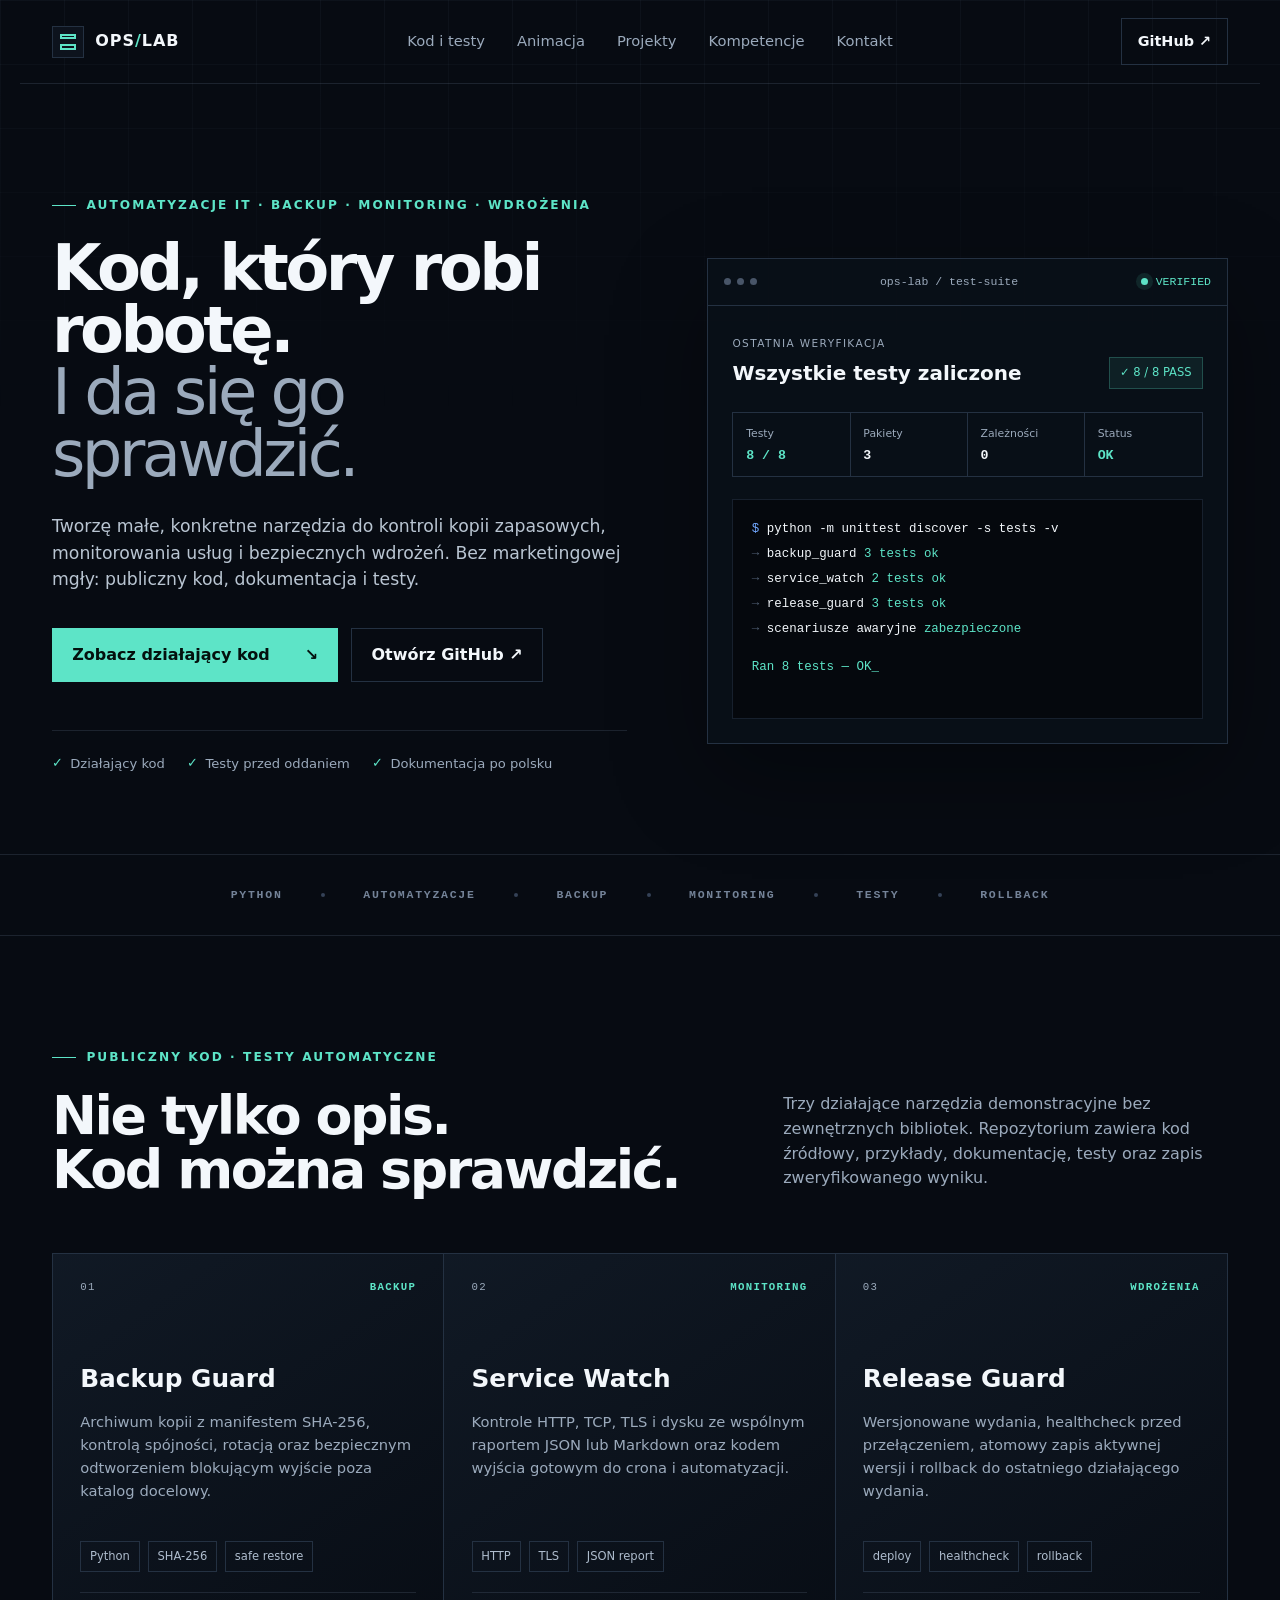
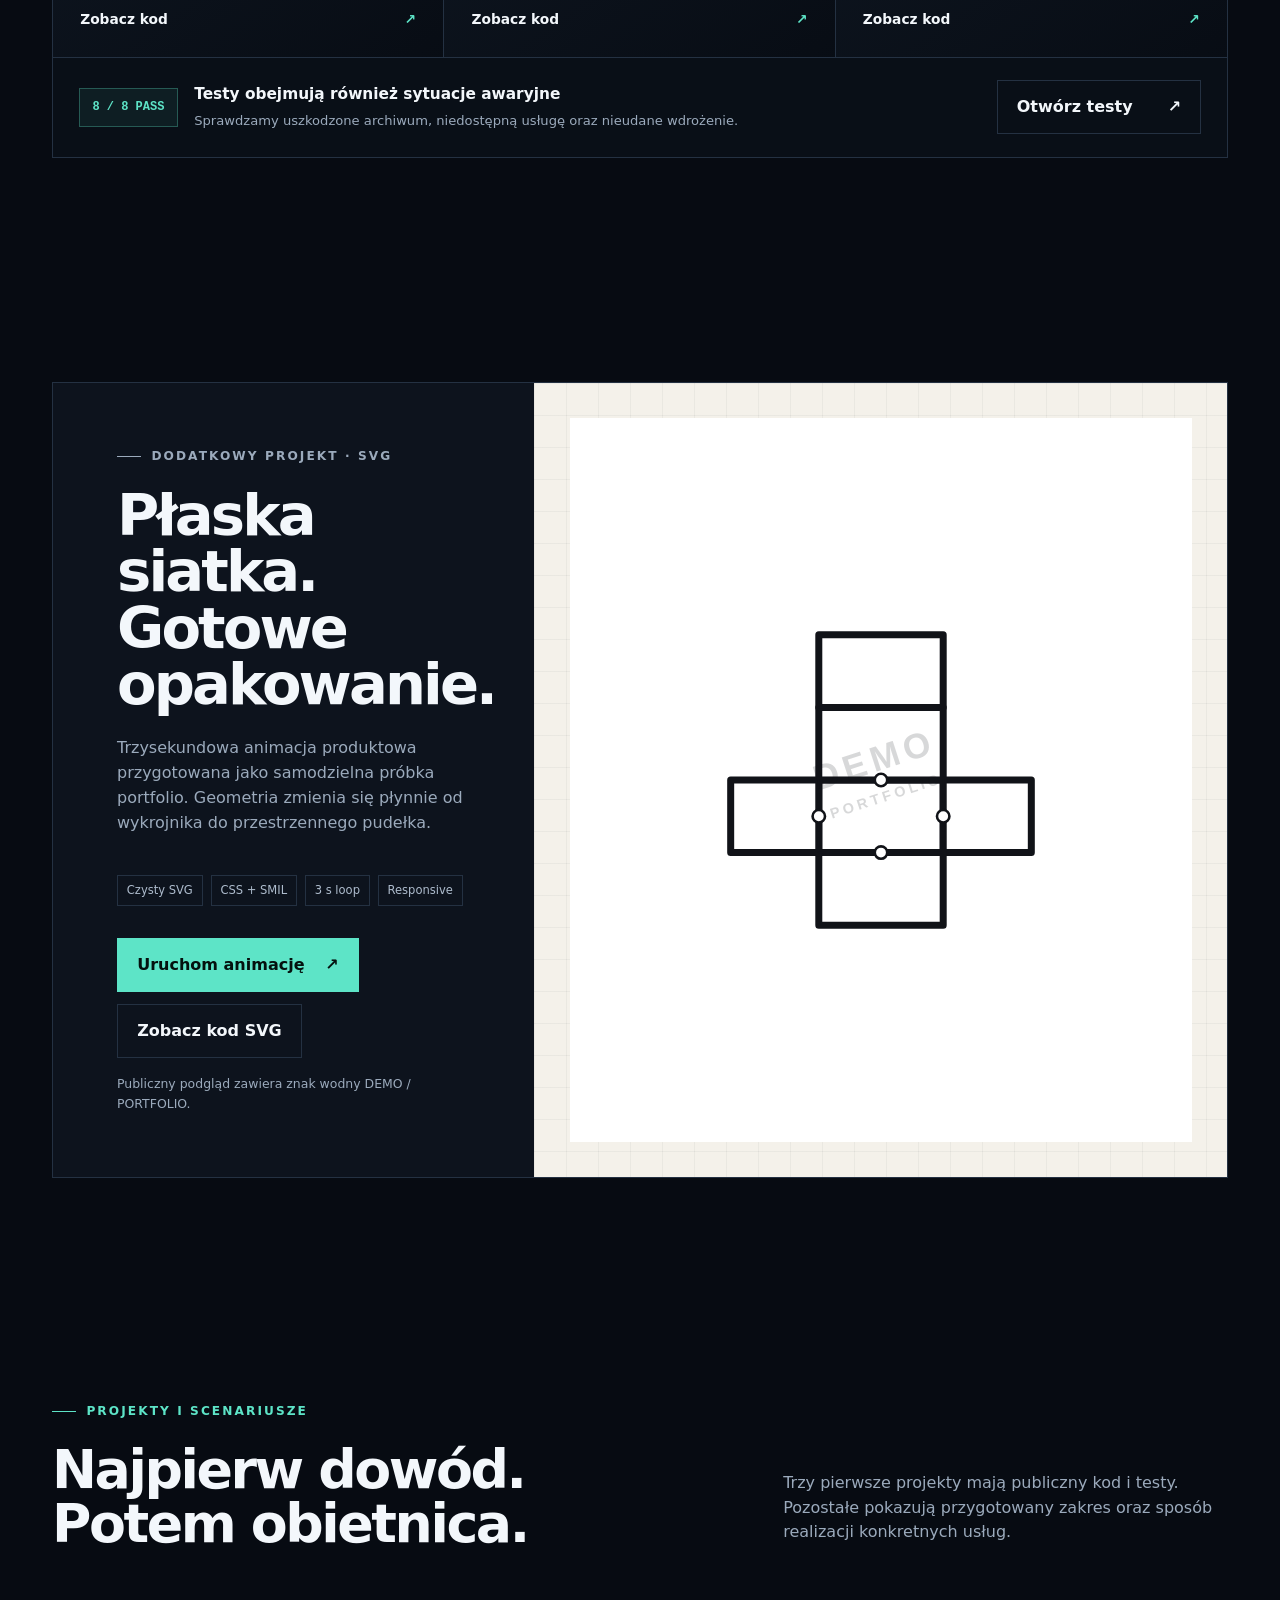
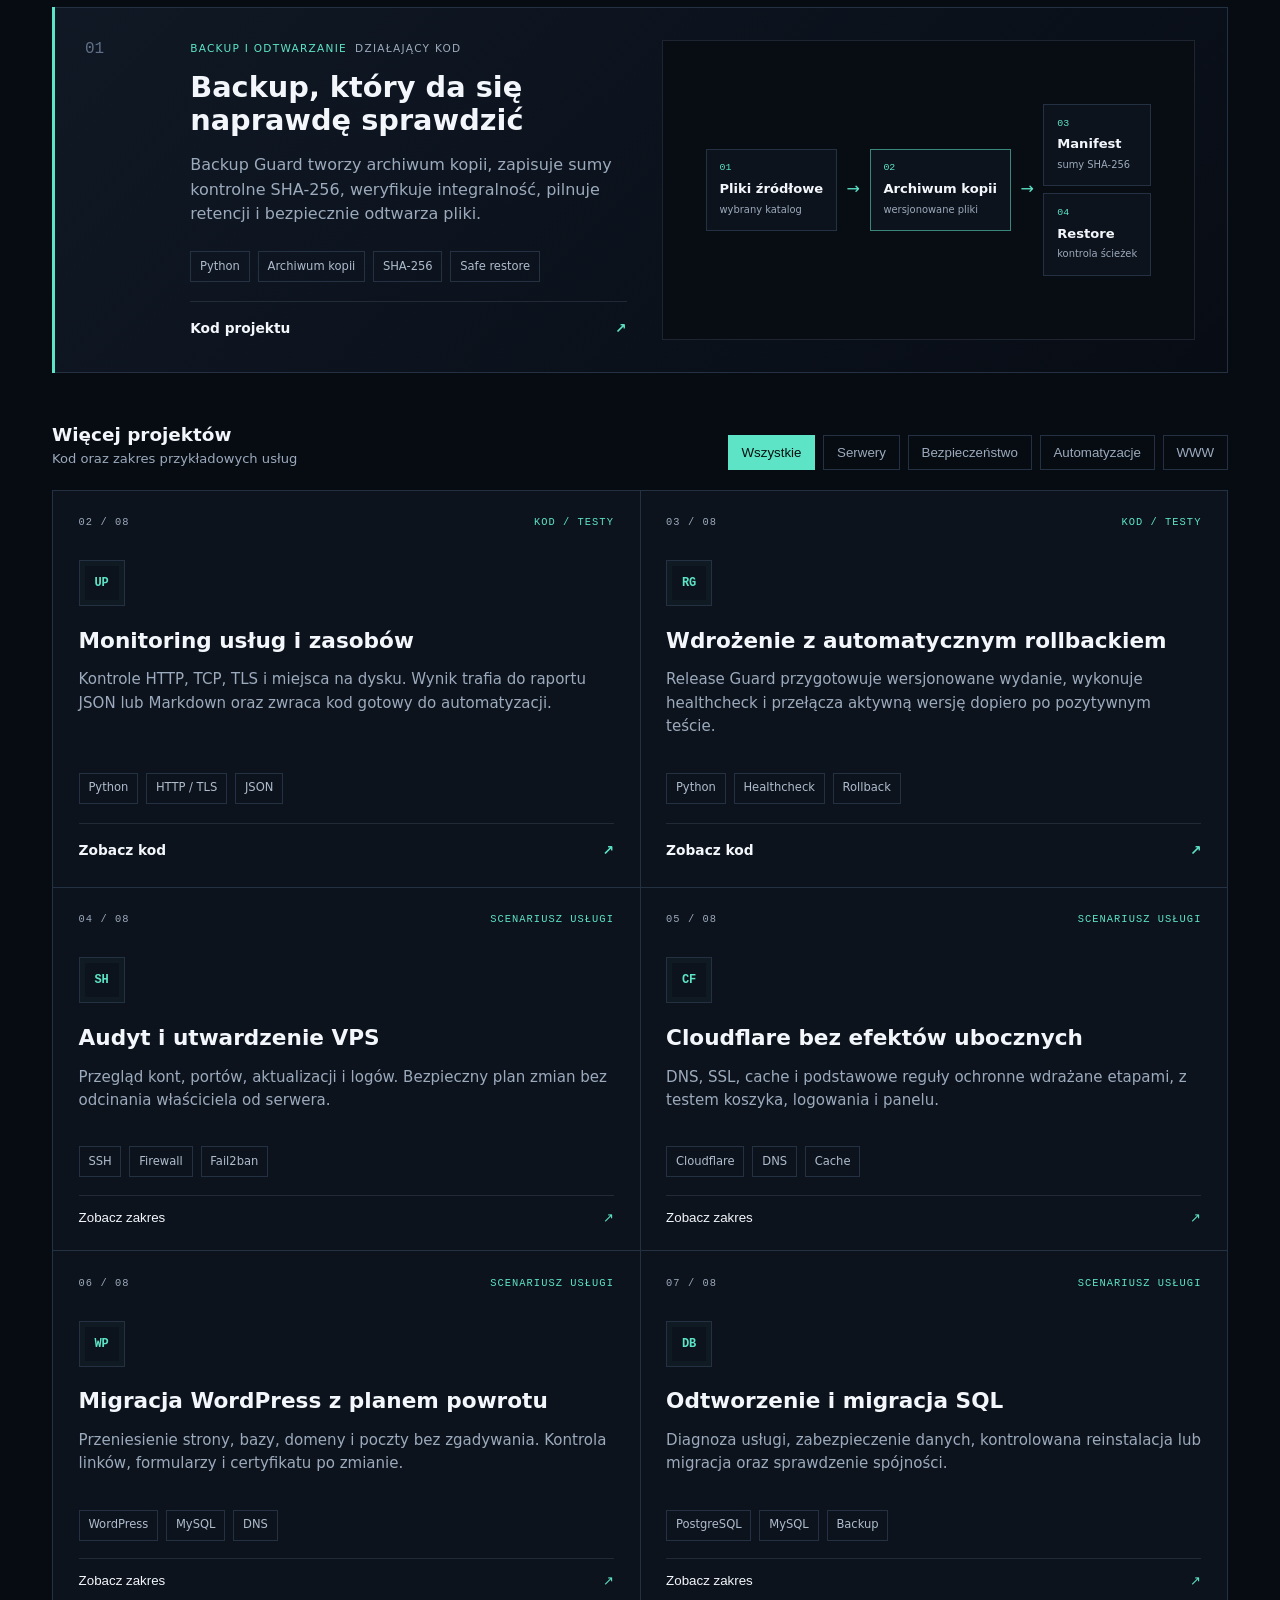
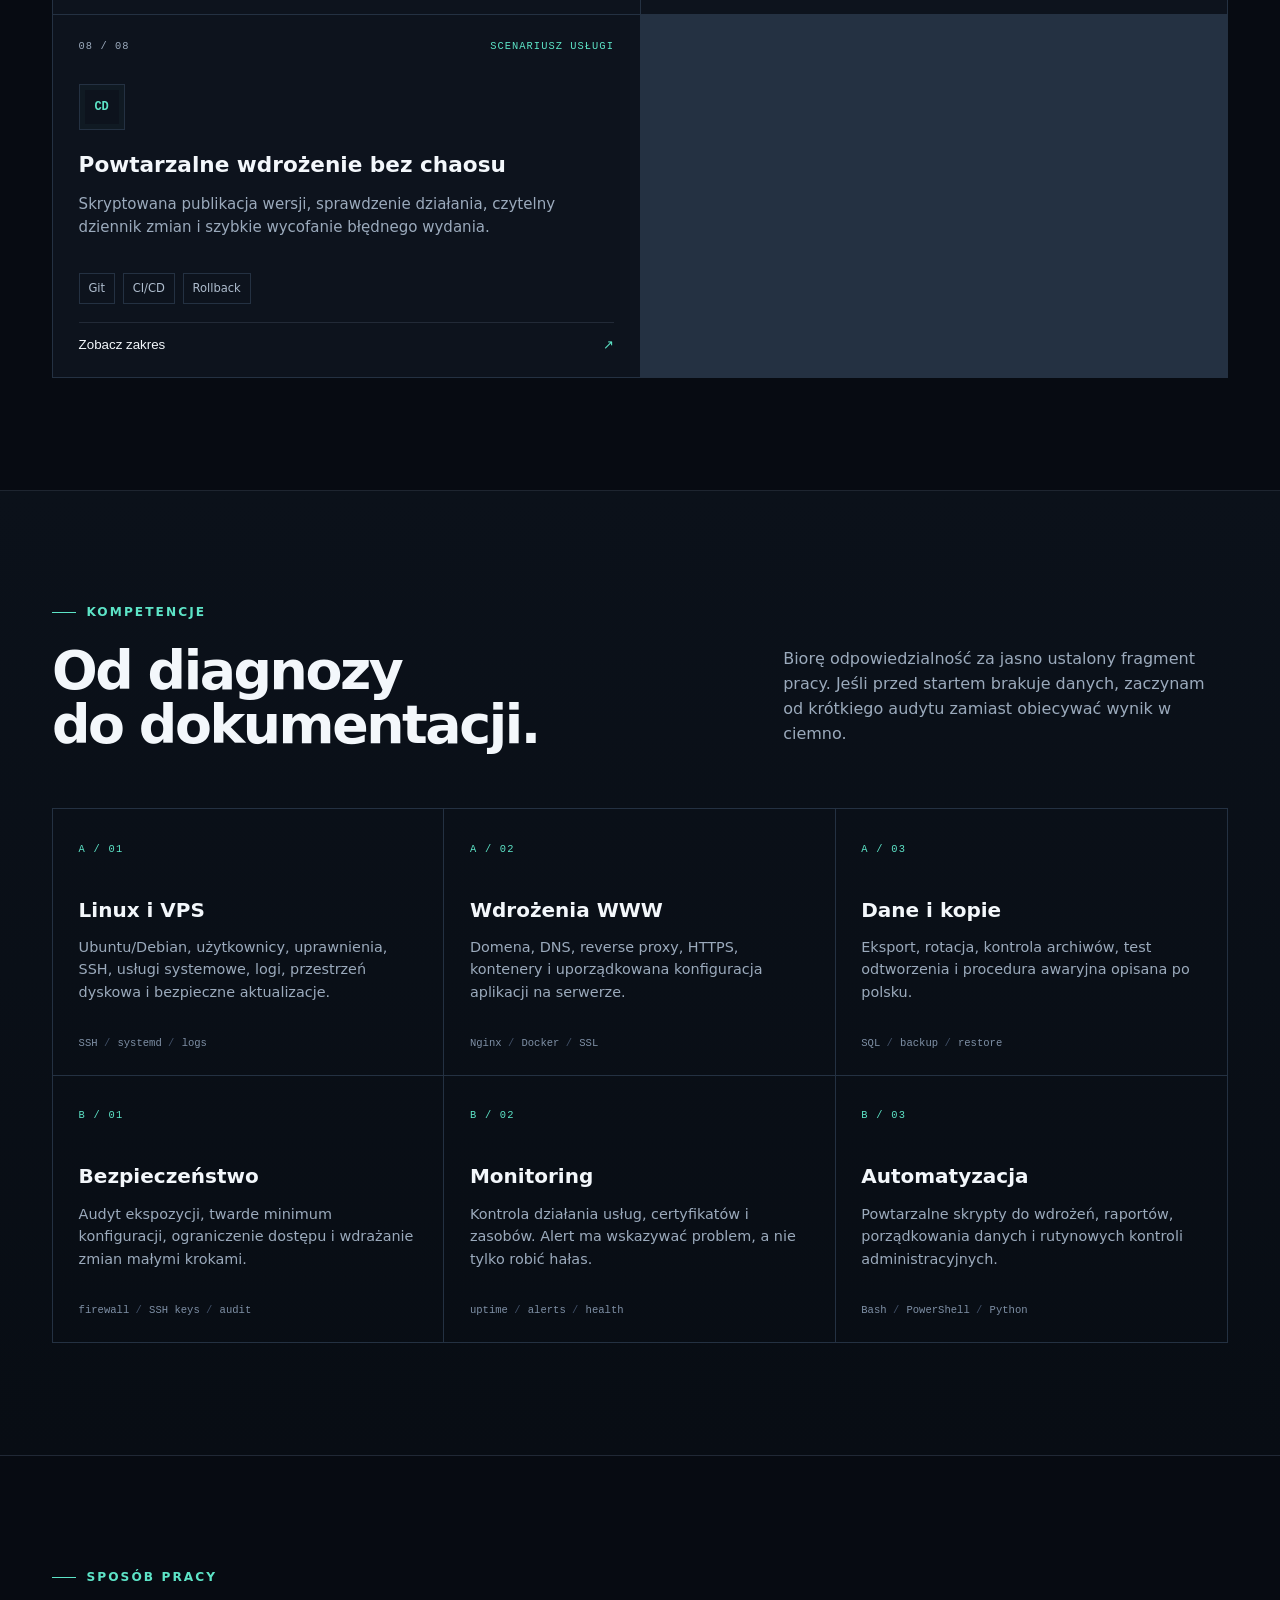
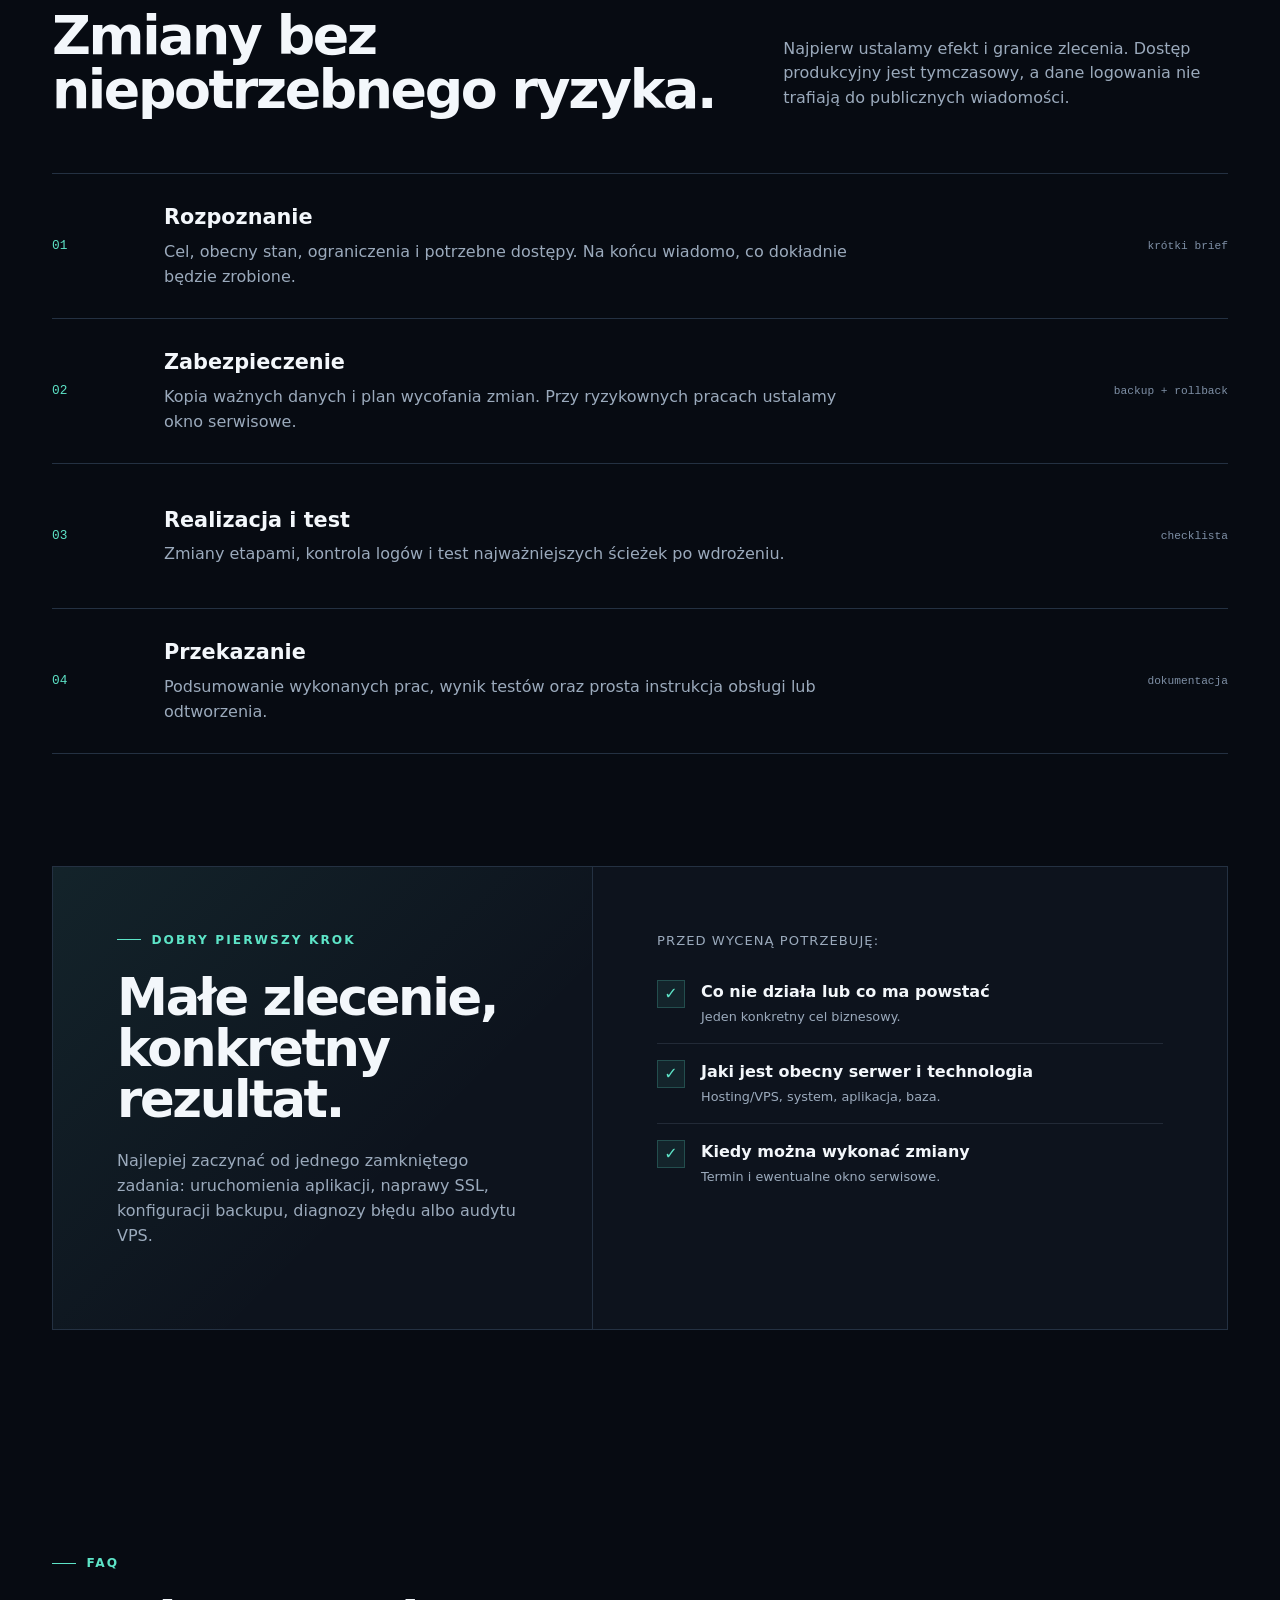
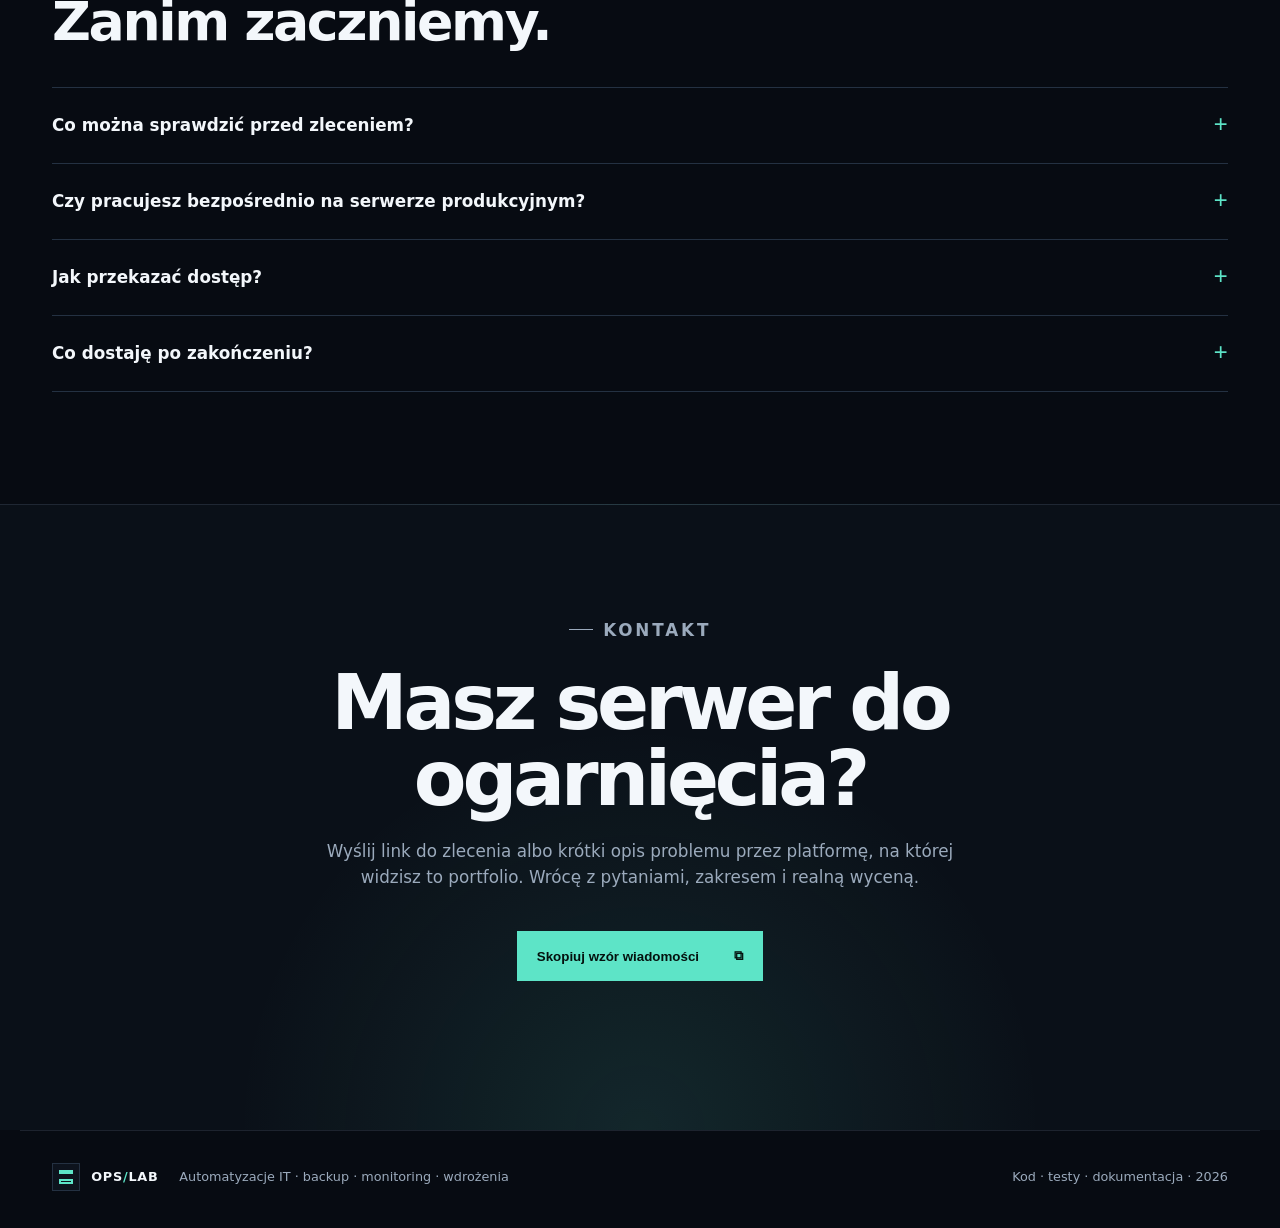
==== docs/index.html @ 4cc4611a "Simplify client-facing backup language" ====
<!doctype html>
<html lang="pl">
<head>
  <meta charset="utf-8">
  <meta name="viewport" content="width=device-width, initial-scale=1">
  <title>OPS/LAB — automatyzacje IT, backup i monitoring</title>
  <meta name="description" content="Sprawdzalne automatyzacje IT: backup z kontrolą SHA-256, monitoring usług i bezpieczne wdrożenia z rollbackiem. Publiczny kod i 8/8 testów.">
  <meta name="robots" content="index,follow">
  <meta name="theme-color" content="#070b12">
  <link rel="canonical" href="https://an0th3r.github.io/ops-lab-portfolio/">
  <meta property="og:type" content="website">
  <meta property="og:locale" content="pl_PL">
  <meta property="og:title" content="OPS/LAB — automatyzacje IT, backup i monitoring">
  <meta property="og:description" content="Publiczny kod, dokumentacja i 8/8 testów. Małe narzędzia IT, które można sprawdzić przed zleceniem.">
  <meta property="og:url" content="https://an0th3r.github.io/ops-lab-portfolio/">
  <link rel="icon" type="image/svg+xml" href="data:image/svg+xml,%3Csvg xmlns='http://www.w3.org/2000/svg' viewBox='0 0 64 64'%3E%3Crect width='64' height='64' rx='14' fill='%23070b12'/%3E%3Cpath d='M18 20h28v9H18zm0 15h28v9H18z' fill='none' stroke='%235de4c7' stroke-width='4'/%3E%3Ccircle cx='24' cy='24.5' r='2' fill='%235de4c7'/%3E%3Ccircle cx='24' cy='39.5' r='2' fill='%235de4c7'/%3E%3C/svg%3E">
  <link rel="stylesheet" href="styles.css">
</head>
<body>
  <a class="skip-link" href="#realizacje">Przejdź do projektów</a>
  <header class="site-header">
    <a class="brand" href="#top" aria-label="Strona główna portfolio">
      <span class="brand-mark" aria-hidden="true"><i></i><i></i></span>
      <span>OPS<span>/</span>LAB</span>
    </a>
    <nav aria-label="Główna nawigacja">
      <a href="#kod">Kod i testy</a>
      <a href="#animacja">Animacja</a>
      <a href="#realizacje">Projekty</a>
      <a href="#kompetencje">Kompetencje</a>
      <a href="#kontakt">Kontakt</a>
    </nav>
    <a class="header-cta" href="https://github.com/An0th3r/ops-lab-portfolio" target="_blank" rel="noreferrer">GitHub ↗</a>
  </header>

  <main id="top">
    <section class="hero" aria-labelledby="hero-title">
      <div class="hero-copy">
        <p class="eyebrow"><span></span> AUTOMATYZACJE IT · BACKUP · MONITORING · WDROŻENIA</p>
        <h1 id="hero-title">Kod, który robi robotę.<br><em>I da się go sprawdzić.</em></h1>
        <p class="hero-lead">Tworzę małe, konkretne narzędzia do kontroli kopii zapasowych, monitorowania usług i bezpiecznych wdrożeń. Bez marketingowej mgły: publiczny kod, dokumentacja i testy.</p>
        <div class="hero-actions">
          <a class="button button-primary" href="#kod">Zobacz działający kod <span aria-hidden="true">↘</span></a>
          <a class="button button-ghost" href="https://github.com/An0th3r/ops-lab-portfolio" target="_blank" rel="noreferrer">Otwórz GitHub ↗</a>
        </div>
        <ul class="trust-list" aria-label="Najważniejsze zasady pracy">
          <li><span>✓</span> Działający kod</li>
          <li><span>✓</span> Testy przed oddaniem</li>
          <li><span>✓</span> Dokumentacja po polsku</li>
        </ul>
      </div>

      <div class="ops-panel" aria-label="Wynik uruchomionych testów projektu">
        <div class="panel-head">
          <div class="window-dots" aria-hidden="true"><i></i><i></i><i></i></div>
          <span>ops-lab / test-suite</span>
          <span class="live"><i></i> VERIFIED</span>
        </div>
        <div class="panel-body">
          <div class="deploy-summary">
            <div>
              <span class="micro-label">OSTATNIA WERYFIKACJA</span>
              <strong>Wszystkie testy zaliczone</strong>
            </div>
            <span class="deploy-badge">✓ 8 / 8 PASS</span>
          </div>
          <div class="metric-grid">
            <div><span>Testy</span><strong class="ok">8 / 8</strong></div>
            <div><span>Pakiety</span><strong>3</strong></div>
            <div><span>Zależności</span><strong>0</strong></div>
            <div><span>Status</span><strong class="ok">OK</strong></div>
          </div>
          <div class="terminal" aria-label="Wynik testów automatycznych">
            <p><span class="prompt">$</span> python -m unittest discover -s tests -v</p>
            <p><span class="muted">→</span> backup_guard <span class="ok">3 tests ok</span></p>
            <p><span class="muted">→</span> service_watch <span class="ok">2 tests ok</span></p>
            <p><span class="muted">→</span> release_guard <span class="ok">3 tests ok</span></p>
            <p><span class="muted">→</span> scenariusze awaryjne <span class="ok">zabezpieczone</span></p>
            <p class="terminal-result">Ran 8 tests — OK<span class="cursor">_</span></p>
          </div>
        </div>
      </div>
    </section>

    <section class="proof-strip" aria-label="Obszary techniczne">
      <span>PYTHON</span><i></i><span>AUTOMATYZACJE</span><i></i><span>BACKUP</span><i></i><span>MONITORING</span><i></i><span>TESTY</span><i></i><span>ROLLBACK</span>
    </section>

    <section class="section code-section" id="kod" aria-labelledby="code-title">
      <div class="section-heading">
        <div><p class="eyebrow"><span></span> PUBLICZNY KOD · TESTY AUTOMATYCZNE</p><h2 id="code-title">Nie tylko opis.<br>Kod można sprawdzić.</h2></div>
        <p>Trzy działające narzędzia demonstracyjne bez zewnętrznych bibliotek. Repozytorium zawiera kod źródłowy, przykłady, dokumentację, testy oraz zapis zweryfikowanego wyniku.</p>
      </div>
      <div class="code-grid">
        <article>
          <div class="code-card-head"><span>01</span><strong>BACKUP</strong></div>
          <h3>Backup Guard</h3>
          <p>Archiwum kopii z manifestem SHA-256, kontrolą spójności, rotacją oraz bezpiecznym odtworzeniem blokującym wyjście poza katalog docelowy.</p>
          <ul class="tag-list"><li>Python</li><li>SHA-256</li><li>safe restore</li></ul>
          <a class="repo-button" href="https://github.com/An0th3r/ops-lab-portfolio/tree/main/backup_guard" data-repo-path="tree/main/backup_guard">Zobacz kod <span>↗</span></a>
        </article>
        <article>
          <div class="code-card-head"><span>02</span><strong>MONITORING</strong></div>
          <h3>Service Watch</h3>
          <p>Kontrole HTTP, TCP, TLS i dysku ze wspólnym raportem JSON lub Markdown oraz kodem wyjścia gotowym do crona i automatyzacji.</p>
          <ul class="tag-list"><li>HTTP</li><li>TLS</li><li>JSON report</li></ul>
          <a class="repo-button" href="https://github.com/An0th3r/ops-lab-portfolio/tree/main/service_watch" data-repo-path="tree/main/service_watch">Zobacz kod <span>↗</span></a>
        </article>
        <article>
          <div class="code-card-head"><span>03</span><strong>WDROŻENIA</strong></div>
          <h3>Release Guard</h3>
          <p>Wersjonowane wydania, healthcheck przed przełączeniem, atomowy zapis aktywnej wersji i rollback do ostatniego działającego wydania.</p>
          <ul class="tag-list"><li>deploy</li><li>healthcheck</li><li>rollback</li></ul>
          <a class="repo-button" href="https://github.com/An0th3r/ops-lab-portfolio/tree/main/release_guard" data-repo-path="tree/main/release_guard">Zobacz kod <span>↗</span></a>
        </article>
      </div>
      <div class="test-proof">
        <div><span class="test-status">8 / 8 PASS</span><strong>Testy obejmują również sytuacje awaryjne</strong><p>Sprawdzamy uszkodzone archiwum, niedostępną usługę oraz nieudane wdrożenie.</p></div>
        <a class="button button-ghost" href="https://github.com/An0th3r/ops-lab-portfolio/tree/main/tests" data-repo-path="tree/main/tests">Otwórz testy <span>↗</span></a>
      </div>
    </section>

    <section class="section motion-section" id="animacja" aria-labelledby="motion-title">
      <div class="motion-layout">
        <div class="motion-copy">
          <p class="eyebrow"><span></span> DODATKOWY PROJEKT · SVG</p>
          <h2 id="motion-title">Płaska siatka.<br>Gotowe opakowanie.</h2>
          <p>Trzysekundowa animacja produktowa przygotowana jako samodzielna próbka portfolio. Geometria zmienia się płynnie od wykrojnika do przestrzennego pudełka.</p>
          <ul class="tag-list"><li>Czysty SVG</li><li>CSS + SMIL</li><li>3 s loop</li><li>Responsive</li></ul>
          <div class="motion-actions">
            <a class="button button-primary" href="animation/">Uruchom animację <span>↗</span></a>
            <a class="button button-ghost" href="https://github.com/An0th3r/ops-lab-portfolio/blob/main/docs/animation/folding-box-demo.svg" target="_blank" rel="noreferrer">Zobacz kod SVG</a>
          </div>
          <p class="motion-note">Publiczny podgląd zawiera znak wodny DEMO / PORTFOLIO.</p>
        </div>
        <div class="motion-stage">
          <object type="image/svg+xml" data="animation/folding-box-demo.svg" aria-label="Animacja składania opakowania">
            <a href="animation/folding-box-demo.svg">Otwórz animację SVG</a>
          </object>
        </div>
      </div>
    </section>

    <section class="section projects-preview" id="realizacje" aria-labelledby="projects-title">
      <div class="section-heading">
        <div><p class="eyebrow"><span></span> PROJEKTY I SCENARIUSZE</p><h2 id="projects-title">Najpierw dowód.<br>Potem obietnica.</h2></div>
        <p>Trzy pierwsze projekty mają publiczny kod i testy. Pozostałe pokazują przygotowany zakres oraz sposób realizacji konkretnych usług.</p>
      </div>
      <article class="featured-project">
        <div class="project-number">01</div>
        <div class="project-copy">
          <div class="project-meta"><span>BACKUP I ODTWARZANIE</span><span>DZIAŁAJĄCY KOD</span></div>
          <h3>Backup, który da się naprawdę sprawdzić</h3>
          <p>Backup Guard tworzy archiwum kopii, zapisuje sumy kontrolne SHA-256, weryfikuje integralność, pilnuje retencji i bezpiecznie odtwarza pliki.</p>
          <ul class="tag-list"><li>Python</li><li>Archiwum kopii</li><li>SHA-256</li><li>Safe restore</li></ul>
          <a class="repo-button" href="https://github.com/An0th3r/ops-lab-portfolio/tree/main/backup_guard" data-repo-path="tree/main/backup_guard">Kod projektu <span>↗</span></a>
        </div>
        <div class="architecture" aria-label="Schemat tworzenia i kontroli kopii">
          <div class="arch-node"><span>01</span><strong>Pliki źródłowe</strong><small>wybrany katalog</small></div>
          <div class="arch-arrow" aria-hidden="true">→</div>
          <div class="arch-node active"><span>02</span><strong>Archiwum kopii</strong><small>wersjonowane pliki</small></div>
          <div class="arch-arrow" aria-hidden="true">→</div>
          <div class="arch-stack"><div class="arch-node"><span>03</span><strong>Manifest</strong><small>sumy SHA-256</small></div><div class="arch-node"><span>04</span><strong>Restore</strong><small>kontrola ścieżek</small></div></div>
        </div>
      </article>

      <div class="project-toolbar" aria-label="Filtrowanie projektów">
        <p><strong>Więcej projektów</strong><span>Kod oraz zakres przykładowych usług</span></p>
        <div class="filters" role="group" aria-label="Kategorie projektów">
          <button class="filter is-active" type="button" data-filter="all" aria-pressed="true">Wszystkie</button>
          <button class="filter" type="button" data-filter="server" aria-pressed="false">Serwery</button>
          <button class="filter" type="button" data-filter="security" aria-pressed="false">Bezpieczeństwo</button>
          <button class="filter" type="button" data-filter="automation" aria-pressed="false">Automatyzacje</button>
          <button class="filter" type="button" data-filter="web" aria-pressed="false">WWW</button>
        </div>
      </div>

      <div class="project-grid">
        <article class="project-card" data-category="server automation">
          <div class="card-top"><span class="card-index">02 / 08</span><span class="lab-label">KOD / TESTY</span></div>
          <div class="card-icon" aria-hidden="true">UP</div>
          <h3>Monitoring usług i zasobów</h3>
          <p>Kontrole HTTP, TCP, TLS i miejsca na dysku. Wynik trafia do raportu JSON lub Markdown oraz zwraca kod gotowy do automatyzacji.</p>
          <ul class="tag-list"><li>Python</li><li>HTTP / TLS</li><li>JSON</li></ul>
          <a class="repo-button" href="https://github.com/An0th3r/ops-lab-portfolio/tree/main/service_watch" data-repo-path="tree/main/service_watch">Zobacz kod <span>↗</span></a>
        </article>

        <article class="project-card" data-category="server automation">
          <div class="card-top"><span class="card-index">03 / 08</span><span class="lab-label">KOD / TESTY</span></div>
          <div class="card-icon" aria-hidden="true">RG</div>
          <h3>Wdrożenie z automatycznym rollbackiem</h3>
          <p>Release Guard przygotowuje wersjonowane wydanie, wykonuje healthcheck i przełącza aktywną wersję dopiero po pozytywnym teście.</p>
          <ul class="tag-list"><li>Python</li><li>Healthcheck</li><li>Rollback</li></ul>
          <a class="repo-button" href="https://github.com/An0th3r/ops-lab-portfolio/tree/main/release_guard" data-repo-path="tree/main/release_guard">Zobacz kod <span>↗</span></a>
        </article>

        <article class="project-card" data-category="server security">
          <div class="card-top"><span class="card-index">04 / 08</span><span class="lab-label">SCENARIUSZ USŁUGI</span></div>
          <div class="card-icon" aria-hidden="true">SH</div>
          <h3>Audyt i utwardzenie VPS</h3>
          <p>Przegląd kont, portów, aktualizacji i logów. Bezpieczny plan zmian bez odcinania właściciela od serwera.</p>
          <ul class="tag-list"><li>SSH</li><li>Firewall</li><li>Fail2ban</li></ul>
          <button class="case-button" type="button" data-case="hardening">Zobacz zakres <span>↗</span></button>
        </article>

        <article class="project-card" data-category="web security">
          <div class="card-top"><span class="card-index">05 / 08</span><span class="lab-label">SCENARIUSZ USŁUGI</span></div>
          <div class="card-icon" aria-hidden="true">CF</div>
          <h3>Cloudflare bez efektów ubocznych</h3>
          <p>DNS, SSL, cache i podstawowe reguły ochronne wdrażane etapami, z testem koszyka, logowania i panelu.</p>
          <ul class="tag-list"><li>Cloudflare</li><li>DNS</li><li>Cache</li></ul>
          <button class="case-button" type="button" data-case="cloudflare">Zobacz zakres <span>↗</span></button>
        </article>

        <article class="project-card" data-category="web server">
          <div class="card-top"><span class="card-index">06 / 08</span><span class="lab-label">SCENARIUSZ USŁUGI</span></div>
          <div class="card-icon" aria-hidden="true">WP</div>
          <h3>Migracja WordPress z planem powrotu</h3>
          <p>Przeniesienie strony, bazy, domeny i poczty bez zgadywania. Kontrola linków, formularzy i certyfikatu po zmianie.</p>
          <ul class="tag-list"><li>WordPress</li><li>MySQL</li><li>DNS</li></ul>
          <button class="case-button" type="button" data-case="wordpress">Zobacz zakres <span>↗</span></button>
        </article>

        <article class="project-card" data-category="server automation">
          <div class="card-top"><span class="card-index">07 / 08</span><span class="lab-label">SCENARIUSZ USŁUGI</span></div>
          <div class="card-icon" aria-hidden="true">DB</div>
          <h3>Odtworzenie i migracja SQL</h3>
          <p>Diagnoza usługi, zabezpieczenie danych, kontrolowana reinstalacja lub migracja oraz sprawdzenie spójności.</p>
          <ul class="tag-list"><li>PostgreSQL</li><li>MySQL</li><li>Backup</li></ul>
          <button class="case-button" type="button" data-case="sql">Zobacz zakres <span>↗</span></button>
        </article>

        <article class="project-card" data-category="automation server">
          <div class="card-top"><span class="card-index">08 / 08</span><span class="lab-label">SCENARIUSZ USŁUGI</span></div>
          <div class="card-icon" aria-hidden="true">CD</div>
          <h3>Powtarzalne wdrożenie bez chaosu</h3>
          <p>Skryptowana publikacja wersji, sprawdzenie działania, czytelny dziennik zmian i szybkie wycofanie błędnego wydania.</p>
          <ul class="tag-list"><li>Git</li><li>CI/CD</li><li>Rollback</li></ul>
          <button class="case-button" type="button" data-case="deployment">Zobacz zakres <span>↗</span></button>
        </article>
      </div>
    </section>

    <section class="competence-section" id="kompetencje" aria-labelledby="skills-title">
      <div class="section competence-inner">
        <div class="section-heading">
          <div><p class="eyebrow"><span></span> KOMPETENCJE</p><h2 id="skills-title">Od diagnozy<br>do dokumentacji.</h2></div>
          <p>Biorę odpowiedzialność za jasno ustalony fragment pracy. Jeśli przed startem brakuje danych, zaczynam od krótkiego audytu zamiast obiecywać wynik w ciemno.</p>
        </div>
        <div class="skill-matrix">
          <article><span class="skill-no">A / 01</span><h3>Linux i VPS</h3><p>Ubuntu/Debian, użytkownicy, uprawnienia, SSH, usługi systemowe, logi, przestrzeń dyskowa i bezpieczne aktualizacje.</p><div><span>SSH</span><span>systemd</span><span>logs</span></div></article>
          <article><span class="skill-no">A / 02</span><h3>Wdrożenia WWW</h3><p>Domena, DNS, reverse proxy, HTTPS, kontenery i uporządkowana konfiguracja aplikacji na serwerze.</p><div><span>Nginx</span><span>Docker</span><span>SSL</span></div></article>
          <article><span class="skill-no">A / 03</span><h3>Dane i kopie</h3><p>Eksport, rotacja, kontrola archiwów, test odtworzenia i procedura awaryjna opisana po polsku.</p><div><span>SQL</span><span>backup</span><span>restore</span></div></article>
          <article><span class="skill-no">B / 01</span><h3>Bezpieczeństwo</h3><p>Audyt ekspozycji, twarde minimum konfiguracji, ograniczenie dostępu i wdrażanie zmian małymi krokami.</p><div><span>firewall</span><span>SSH keys</span><span>audit</span></div></article>
          <article><span class="skill-no">B / 02</span><h3>Monitoring</h3><p>Kontrola działania usług, certyfikatów i zasobów. Alert ma wskazywać problem, a nie tylko robić hałas.</p><div><span>uptime</span><span>alerts</span><span>health</span></div></article>
          <article><span class="skill-no">B / 03</span><h3>Automatyzacja</h3><p>Powtarzalne skrypty do wdrożeń, raportów, porządkowania danych i rutynowych kontroli administracyjnych.</p><div><span>Bash</span><span>PowerShell</span><span>Python</span></div></article>
        </div>
      </div>
    </section>

    <section class="section process-section" id="proces" aria-labelledby="process-title">
      <div class="section-heading">
        <div><p class="eyebrow"><span></span> SPOSÓB PRACY</p><h2 id="process-title">Zmiany bez<br>niepotrzebnego ryzyka.</h2></div>
        <p>Najpierw ustalamy efekt i granice zlecenia. Dostęp produkcyjny jest tymczasowy, a dane logowania nie trafiają do publicznych wiadomości.</p>
      </div>
      <ol class="process-list">
        <li><span>01</span><div><h3>Rozpoznanie</h3><p>Cel, obecny stan, ograniczenia i potrzebne dostępy. Na końcu wiadomo, co dokładnie będzie zrobione.</p></div><small>krótki brief</small></li>
        <li><span>02</span><div><h3>Zabezpieczenie</h3><p>Kopia ważnych danych i plan wycofania zmian. Przy ryzykownych pracach ustalamy okno serwisowe.</p></div><small>backup + rollback</small></li>
        <li><span>03</span><div><h3>Realizacja i test</h3><p>Zmiany etapami, kontrola logów i test najważniejszych ścieżek po wdrożeniu.</p></div><small>checklista</small></li>
        <li><span>04</span><div><h3>Przekazanie</h3><p>Podsumowanie wykonanych prac, wynik testów oraz prosta instrukcja obsługi lub odtworzenia.</p></div><small>dokumentacja</small></li>
      </ol>
    </section>

    <section class="section scope-section" aria-labelledby="scope-title">
      <div class="scope-box">
        <div class="scope-copy"><p class="eyebrow"><span></span> DOBRY PIERWSZY KROK</p><h2 id="scope-title">Małe zlecenie,<br>konkretny rezultat.</h2><p>Najlepiej zaczynać od jednego zamkniętego zadania: uruchomienia aplikacji, naprawy SSL, konfiguracji backupu, diagnozy błędu albo audytu VPS.</p></div>
        <div class="scope-checklist">
          <p>Przed wyceną potrzebuję:</p>
          <ul><li><i>✓</i><span><strong>Co nie działa lub co ma powstać</strong><small>Jeden konkretny cel biznesowy.</small></span></li><li><i>✓</i><span><strong>Jaki jest obecny serwer i technologia</strong><small>Hosting/VPS, system, aplikacja, baza.</small></span></li><li><i>✓</i><span><strong>Kiedy można wykonać zmiany</strong><small>Termin i ewentualne okno serwisowe.</small></span></li></ul>
        </div>
      </div>
    </section>

    <section class="section faq-section" aria-labelledby="faq-title">
      <div class="section-heading compact-heading"><div><p class="eyebrow"><span></span> FAQ</p><h2 id="faq-title">Zanim zaczniemy.</h2></div></div>
      <div class="faq-list">
        <details><summary>Co można sprawdzić przed zleceniem?<span>+</span></summary><p>Backup Guard, Service Watch i Release Guard mają publiczny, uruchamialny kod oraz testy. Osobno dostępna jest animacja SVG, a pozostałe pozycje prezentują plan realizacji konkretnych usług.</p></details>
        <details><summary>Czy pracujesz bezpośrednio na serwerze produkcyjnym?<span>+</span></summary><p>Tak, gdy wymaga tego zadanie, ale dopiero po ustaleniu zakresu, zabezpieczeniu danych i sposobu powrotu. Proste elementy najpierw odtwarzam w środowisku testowym.</p></details>
        <details><summary>Jak przekazać dostęp?<span>+</span></summary><p>Najlepiej przez tymczasowe konto z minimalnymi uprawnieniami lub bezpieczny kanał platformy. Haseł i kluczy nie należy umieszczać w publicznym opisie zlecenia.</p></details>
        <details><summary>Co dostaję po zakończeniu?<span>+</span></summary><p>Ustalony rezultat, informację o wykonanych zmianach, wynik kontroli oraz krótką instrukcję. Zakres poprawek i wsparcia po wdrożeniu ustalamy przed startem.</p></details>
      </div>
    </section>

    <section class="contact-section" id="kontakt" aria-labelledby="contact-title">
      <div class="contact-inner">
        <p class="eyebrow"><span></span> KONTAKT</p>
        <h2 id="contact-title">Masz serwer do ogarnięcia?</h2>
        <p>Wyślij link do zlecenia albo krótki opis problemu przez platformę, na której widzisz to portfolio. Wrócę z pytaniami, zakresem i realną wyceną.</p>
        <button class="button button-primary copy-brief" type="button" data-copy="Dzień dobry, potrzebuję pomocy z: [krótki opis]. Obecne środowisko: [hosting/VPS/system]. Oczekiwany rezultat: [co ma działać]. Termin: [data]. Czy możesz ocenić zakres i przygotować wycenę?">Skopiuj wzór wiadomości <span>⧉</span></button>
        <span class="copy-status" role="status" aria-live="polite"></span>
      </div>
    </section>
  </main>

  <dialog class="case-dialog" aria-labelledby="case-title">
    <button class="dialog-close" type="button" aria-label="Zamknij szczegóły">×</button>
    <p class="eyebrow"><span></span> SZCZEGÓŁY · SCENARIUSZ USŁUGI</p>
    <h2 id="case-title"></h2>
    <p class="dialog-intro" id="case-intro"></p>
    <div class="dialog-grid"><div><span>PROBLEM</span><p id="case-problem"></p></div><div><span>ROZWIĄZANIE</span><p id="case-solution"></p></div><div><span>KONTROLA</span><p id="case-check"></p></div><div><span>PRZEKAZANIE</span><p id="case-handoff"></p></div></div>
  </dialog>

  <footer><div><a class="brand" href="#top"><span class="brand-mark" aria-hidden="true"><i></i><i></i></span><span>OPS<span>/</span>LAB</span></a><p>Automatyzacje IT · backup · monitoring · wdrożenia</p></div><p>Kod · testy · dokumentacja · 2026</p></footer>
  <script src="script.js"></script>
</body>
</html>
---- docs/styles.css ----
:root {
  color-scheme: dark;
  --bg: #070b12;
  --surface: #0d131d;
  --surface-2: #111a26;
  --line: #243142;
  --line-soft: rgba(141, 164, 190, .16);
  --text: #f3f7fb;
  --muted: #9baabc;
  --accent: #5de4c7;
  --accent-2: #71a7ff;
  --max: 1240px;
}

* { box-sizing: border-box; }
html { scroll-behavior: smooth; }
body { margin: 0; min-width: 320px; background: var(--bg); color: var(--text); font-family: Inter, ui-sans-serif, system-ui, -apple-system, BlinkMacSystemFont, "Segoe UI", sans-serif; line-height: 1.55; }
body::before { content: ""; position: fixed; inset: 0; pointer-events: none; opacity: .34; background-image: linear-gradient(var(--line-soft) 1px, transparent 1px), linear-gradient(90deg, var(--line-soft) 1px, transparent 1px); background-size: 64px 64px; mask-image: linear-gradient(to bottom, #000, transparent 48%); }
a { color: inherit; text-decoration: none; }
.skip-link { position: fixed; left: 1rem; top: -5rem; z-index: 100; padding: .75rem 1rem; background: var(--accent); color: #04100d; font-weight: 800; }
.skip-link:focus { top: 1rem; }

.site-header { position: relative; z-index: 10; max-width: var(--max); margin: 0 auto; min-height: 84px; padding: 0 2rem; display: flex; align-items: center; justify-content: space-between; border-bottom: 1px solid var(--line-soft); }
.brand { display: inline-flex; gap: .7rem; align-items: center; font-weight: 900; letter-spacing: .06em; }
.brand span span { color: var(--accent); }
.brand-mark { width: 32px; height: 32px; display: grid; gap: 5px; padding: 7px; border: 1px solid var(--line); background: var(--surface); }
.brand-mark i { border: 2px solid var(--accent); }
.site-header nav { display: flex; gap: 2rem; color: var(--muted); font-size: .92rem; }
.site-header nav a:hover, .site-header nav a:focus-visible { color: var(--text); }
.header-cta { padding: .68rem 1rem; border: 1px solid var(--line); font-size: .9rem; font-weight: 700; }
.header-cta:hover, .header-cta:focus-visible { border-color: var(--accent); }

main { position: relative; z-index: 1; }
.hero { max-width: var(--max); margin: 0 auto; min-height: 690px; padding: 7rem 2rem 5rem; display: grid; grid-template-columns: minmax(0, 1.05fr) minmax(420px, .95fr); gap: 5rem; align-items: center; }
.eyebrow { margin: 0 0 1.4rem; display: flex; align-items: center; gap: .65rem; color: var(--accent); font-size: .76rem; letter-spacing: .17em; font-weight: 800; }
.eyebrow span { width: 24px; height: 1px; background: currentColor; }
h1, h2, h3, p { margin-top: 0; }
h1 { margin-bottom: 1.7rem; max-width: 760px; font-size: clamp(3rem, 5vw, 5.6rem); line-height: .97; letter-spacing: -.055em; }
h1 em { color: var(--muted); font-style: normal; font-weight: 500; }
.hero-lead { max-width: 650px; color: #b9c5d2; font-size: 1.08rem; }
.hero-actions { margin-top: 2.2rem; display: flex; flex-wrap: wrap; gap: .8rem; }
.button { min-height: 50px; padding: .85rem 1.2rem; display: inline-flex; align-items: center; justify-content: center; gap: 2.2rem; border: 1px solid var(--line); font-weight: 800; }
.button-primary { background: var(--accent); border-color: var(--accent); color: #04110e; }
.button-primary:hover, .button-primary:focus-visible { background: #76efd7; }
.button-ghost:hover, .button-ghost:focus-visible { border-color: var(--accent); }
.trust-list { margin: 3rem 0 0; padding: 1.4rem 0 0; display: flex; flex-wrap: wrap; gap: 1.4rem; list-style: none; border-top: 1px solid var(--line-soft); color: var(--muted); font-size: .82rem; }
.trust-list li { display: flex; gap: .45rem; }
.trust-list span { color: var(--accent); font-family: ui-monospace, SFMono-Regular, Menlo, monospace; }

.ops-panel { border: 1px solid var(--line); background: rgba(10, 16, 25, .88); box-shadow: 0 32px 90px rgba(0,0,0,.32); transform: translateY(1rem); }
.panel-head { min-height: 47px; padding: 0 1rem; display: flex; align-items: center; gap: 1rem; border-bottom: 1px solid var(--line); color: var(--muted); font: .72rem ui-monospace, SFMono-Regular, Menlo, monospace; }
.window-dots { display: flex; gap: .35rem; margin-right: auto; }
.window-dots i { width: 7px; height: 7px; border-radius: 50%; background: #485568; }
.live { margin-left: auto; color: var(--accent); display: flex; align-items: center; gap: .45rem; }
.live i { width: 7px; height: 7px; border-radius: 50%; background: currentColor; box-shadow: 0 0 0 5px rgba(93,228,199,.1); }
.panel-body { padding: 1.5rem; }
.deploy-summary { display: flex; justify-content: space-between; gap: 1rem; align-items: end; }
.deploy-summary strong { display: block; margin-top: .25rem; font-size: 1.25rem; }
.micro-label { color: var(--muted); font-size: .66rem; letter-spacing: .13em; }
.deploy-badge { padding: .4rem .65rem; background: rgba(93,228,199,.08); border: 1px solid rgba(93,228,199,.24); color: var(--accent); font-size: .72rem; }
.metric-grid { margin: 1.4rem 0; display: grid; grid-template-columns: repeat(4, 1fr); border: 1px solid var(--line); }
.metric-grid div { padding: .8rem; border-right: 1px solid var(--line); }
.metric-grid div:last-child { border: 0; }
.metric-grid span, .metric-grid strong { display: block; }
.metric-grid span { color: var(--muted); font-size: .68rem; }
.metric-grid strong { margin-top: .35rem; font: 700 .83rem ui-monospace, SFMono-Regular, Menlo, monospace; }
.ok { color: var(--accent); }
.terminal { min-height: 220px; padding: 1.15rem; background: #05080d; border: 1px solid #17202d; font: .78rem/1.75 ui-monospace, SFMono-Regular, Menlo, monospace; }
.terminal p { margin-bottom: .2rem; }
.prompt { color: var(--accent-2); }
.muted { color: #526074; }
.terminal-result { margin-top: 1rem; color: var(--accent); }
.cursor { animation: blink 1s steps(1) infinite; }
@keyframes blink { 50% { opacity: 0; } }

.proof-strip { min-height: 82px; padding: 1rem 2rem; display: flex; align-items: center; justify-content: center; gap: clamp(1rem, 3vw, 3rem); border-block: 1px solid var(--line-soft); color: #748398; font: 700 .72rem ui-monospace, SFMono-Regular, Menlo, monospace; letter-spacing: .15em; overflow: hidden; }
.proof-strip i { flex: 0 0 4px; height: 4px; border-radius: 50%; background: #344257; }

.code-section { padding-bottom: 2rem; }
.code-grid { display: grid; grid-template-columns: repeat(3, minmax(0, 1fr)); border: 1px solid var(--line); }
.code-grid article { min-height: 390px; padding: 1.7rem; display: flex; flex-direction: column; border-right: 1px solid var(--line); background: linear-gradient(145deg, rgba(17,26,38,.97), rgba(8,13,21,.97)); }
.code-grid article:last-child { border-right: 0; }
.code-card-head { display: flex; align-items: center; justify-content: space-between; color: var(--muted); font: .67rem ui-monospace, SFMono-Regular, Menlo, monospace; letter-spacing: .12em; }
.code-card-head strong { color: var(--accent); }
.code-grid h3 { margin: 4.2rem 0 .8rem; font-size: 1.55rem; }
.code-grid article > p { color: var(--muted); font-size: .92rem; }
.code-grid .tag-list { margin-top: auto; padding-top: 1.5rem; }
.repo-button { margin-top: 1.2rem; padding-top: 1rem; display: flex; justify-content: space-between; border-top: 1px solid var(--line-soft); font-size: .86rem; font-weight: 800; }
.repo-button span { color: var(--accent); }
.repo-button:hover, .repo-button:focus-visible { color: var(--accent); }
.test-proof { padding: 1.4rem 1.6rem; display: flex; align-items: center; justify-content: space-between; gap: 2rem; border: 1px solid var(--line); border-top: 0; background: #090f17; }
.test-proof > div { display: grid; grid-template-columns: auto 1fr; column-gap: 1rem; align-items: center; }
.test-proof strong { font-size: .96rem; }
.test-proof p { grid-column: 2; margin: .25rem 0 0; color: var(--muted); font-size: .82rem; }
.test-status { grid-row: 1 / span 2; padding: .7rem .8rem; border: 1px solid rgba(93,228,199,.3); background: rgba(93,228,199,.07); color: var(--accent); font: 800 .75rem ui-monospace, SFMono-Regular, Menlo, monospace; white-space: nowrap; }

.motion-section { padding-top: 3rem; }
.motion-layout { display: grid; grid-template-columns: minmax(340px, .82fr) minmax(0, 1.18fr); border: 1px solid var(--line); background: var(--surface); overflow: hidden; }
.motion-copy { padding: clamp(2rem, 5vw, 4rem); display: flex; flex-direction: column; justify-content: center; }
.motion-copy h2 { margin-bottom: 1.4rem; font-size: clamp(2.5rem, 4.5vw, 4.7rem); line-height: .98; letter-spacing: -.05em; }
.motion-copy > p { color: var(--muted); }
.motion-actions { margin-top: 2rem; display: flex; flex-wrap: wrap; gap: .75rem; }
.motion-actions .button { gap: 1.3rem; }
.motion-note { margin: 1rem 0 0; font-size: .78rem; }
.motion-stage { min-height: 590px; display: grid; place-items: center; padding: clamp(1rem, 3vw, 2.2rem); background-color: #f4f1ea; background-image: linear-gradient(rgba(21,23,28,.045) 1px, transparent 1px), linear-gradient(90deg, rgba(21,23,28,.045) 1px, transparent 1px); background-size: 32px 32px; }
.motion-stage object { width: 100%; height: 100%; min-height: 520px; }

.section { max-width: var(--max); margin: 0 auto; padding: 7rem 2rem; }
.section-heading { margin-bottom: 3.5rem; display: grid; grid-template-columns: 1.2fr .8fr; gap: 4rem; align-items: end; }
.section-heading h2 { margin-bottom: 0; font-size: clamp(2.3rem, 4.2vw, 4.4rem); line-height: 1; letter-spacing: -.045em; }
.section-heading > p { margin-bottom: .35rem; color: var(--muted); }
.featured-project { position: relative; display: grid; grid-template-columns: 70px .9fr 1.1fr; gap: 2.2rem; padding: 2rem; border: 1px solid var(--line); background: linear-gradient(135deg, rgba(17,26,38,.94), rgba(8,13,21,.94)); }
.featured-project::before { content: ""; position: absolute; inset: -1px auto -1px -1px; width: 3px; background: var(--accent); }
.project-number { color: #607088; font: 1rem ui-monospace, SFMono-Regular, Menlo, monospace; }
.project-meta { display: flex; gap: .5rem; color: var(--accent); font-size: .66rem; letter-spacing: .12em; }
.project-meta span:last-child { color: var(--muted); }
.project-copy h3 { margin: .9rem 0 1rem; font-size: 1.8rem; line-height: 1.15; }
.project-copy > p { color: var(--muted); }
.tag-list { margin: 1.5rem 0 0; padding: 0; display: flex; flex-wrap: wrap; gap: .5rem; list-style: none; }
.tag-list li { padding: .35rem .55rem; border: 1px solid var(--line); color: #aebccd; font-size: .72rem; }
.architecture { padding: 1.4rem; display: flex; align-items: center; justify-content: center; gap: .6rem; background: #080d14; border: 1px solid var(--line-soft); }
.arch-node { min-width: 105px; padding: .8rem; border: 1px solid var(--line); background: var(--surface); }
.arch-node.active { border-color: rgba(93,228,199,.55); }
.arch-node span, .arch-node strong, .arch-node small { display: block; }
.arch-node span { color: var(--accent); font: .62rem ui-monospace, SFMono-Regular, Menlo, monospace; }
.arch-node strong { margin: .35rem 0 .15rem; font-size: .82rem; }
.arch-node small { color: var(--muted); font-size: .62rem; }
.arch-arrow { color: var(--accent); }
.arch-stack { display: grid; gap: .45rem; }
footer { max-width: var(--max); margin: 0 auto; padding: 2rem; border-top: 1px solid var(--line-soft); color: var(--muted); font-size: .8rem; }

.project-toolbar { margin: 3rem 0 1.25rem; display: flex; align-items: end; justify-content: space-between; gap: 2rem; }
.project-toolbar p { margin: 0; }
.project-toolbar p strong, .project-toolbar p span { display: block; }
.project-toolbar p strong { font-size: 1.15rem; }
.project-toolbar p span { color: var(--muted); font-size: .82rem; }
.filters { display: flex; flex-wrap: wrap; gap: .5rem; }
.filter { padding: .55rem .8rem; border: 1px solid var(--line); background: transparent; color: var(--muted); font: 700 .78rem inherit; cursor: pointer; }
.filter:hover, .filter:focus-visible { border-color: var(--accent); color: var(--text); }
.filter.is-active { background: var(--accent); border-color: var(--accent); color: #06110f; }
.project-grid { display: grid; grid-template-columns: repeat(2, minmax(0, 1fr)); gap: 1px; background: var(--line); border: 1px solid var(--line); }
.project-card { min-height: 355px; padding: 1.6rem; display: flex; flex-direction: column; background: var(--surface); }
.project-card[hidden] { display: none; }
.card-top { display: flex; justify-content: space-between; align-items: center; color: var(--muted); font: .65rem ui-monospace, SFMono-Regular, Menlo, monospace; letter-spacing: .1em; }
.lab-label { color: var(--accent); }
.card-icon { width: 46px; height: 46px; margin: 2rem 0 1.1rem; display: grid; place-items: center; border: 1px solid var(--line); color: var(--accent); font: 800 .75rem ui-monospace, SFMono-Regular, Menlo, monospace; box-shadow: inset 0 0 0 5px rgba(93,228,199,.035); }
.project-card h3 { margin-bottom: .7rem; font-size: 1.35rem; }
.project-card > p { color: var(--muted); font-size: .94rem; }
.project-card .tag-list { margin-top: auto; padding-top: 1.2rem; }
.case-button { margin-top: 1.1rem; padding: .85rem 0 0; display: flex; align-items: center; justify-content: space-between; border: 0; border-top: 1px solid var(--line-soft); background: transparent; color: var(--text); font: 700 .85rem inherit; text-align: left; cursor: pointer; }
.case-button span { color: var(--accent); }
.case-button:hover, .case-button:focus-visible { color: var(--accent); }
.portfolio-note { margin: 1.25rem 0 0; padding: 1rem 1.2rem; border: 1px dashed #34445a; color: var(--muted); font-size: .84rem; }
.portfolio-note strong { color: var(--text); }

.competence-section { border-block: 1px solid var(--line-soft); background: linear-gradient(180deg, #0b111a, #080d14); }
.competence-inner { padding-block: 7rem; }
.skill-matrix { display: grid; grid-template-columns: repeat(3, minmax(0, 1fr)); border: 1px solid var(--line); }
.skill-matrix article { min-height: 260px; padding: 1.6rem; border-right: 1px solid var(--line); border-bottom: 1px solid var(--line); }
.skill-matrix article:nth-child(3n) { border-right: 0; }
.skill-matrix article:nth-child(n+4) { border-bottom: 0; }
.skill-no { color: var(--accent); font: .65rem ui-monospace, SFMono-Regular, Menlo, monospace; letter-spacing: .12em; }
.skill-matrix h3 { margin: 2.2rem 0 .65rem; font-size: 1.25rem; }
.skill-matrix p { min-height: 87px; color: var(--muted); font-size: .9rem; }
.skill-matrix article > div { display: flex; flex-wrap: wrap; gap: .45rem; }
.skill-matrix article > div span { color: #7f90a6; font: .66rem ui-monospace, SFMono-Regular, Menlo, monospace; }
.skill-matrix article > div span:not(:last-child)::after { content: " /"; color: #415067; }

.process-list { margin: 0; padding: 0; list-style: none; border-top: 1px solid var(--line); }
.process-list li { min-height: 145px; display: grid; grid-template-columns: 80px 1fr 180px; gap: 2rem; align-items: center; border-bottom: 1px solid var(--line); }
.process-list > li > span { color: var(--accent); font: .8rem ui-monospace, SFMono-Regular, Menlo, monospace; }
.process-list h3 { margin-bottom: .4rem; font-size: 1.3rem; }
.process-list p { margin-bottom: 0; max-width: 700px; color: var(--muted); }
.process-list small { justify-self: end; color: #7f90a6; font: .7rem ui-monospace, SFMono-Regular, Menlo, monospace; }

.scope-section { padding-top: 0; }
.scope-box { display: grid; grid-template-columns: .92fr 1.08fr; border: 1px solid var(--line); background: var(--surface); }
.scope-copy, .scope-checklist { padding: clamp(2rem, 5vw, 4.5rem); }
.scope-copy { background: linear-gradient(135deg, rgba(93,228,199,.08), transparent 65%); border-right: 1px solid var(--line); }
.scope-copy h2 { margin-bottom: 1.5rem; font-size: clamp(2.2rem, 4vw, 4rem); line-height: 1; letter-spacing: -.045em; }
.scope-copy > p:last-child { color: var(--muted); }
.scope-checklist > p { color: var(--muted); font-size: .82rem; letter-spacing: .08em; text-transform: uppercase; }
.scope-checklist ul { margin: 0; padding: 0; list-style: none; }
.scope-checklist li { padding: 1rem 0; display: flex; gap: 1rem; border-bottom: 1px solid var(--line-soft); }
.scope-checklist li:last-child { border-bottom: 0; }
.scope-checklist i { width: 28px; height: 28px; flex: 0 0 auto; display: grid; place-items: center; background: rgba(93,228,199,.08); border: 1px solid rgba(93,228,199,.22); color: var(--accent); font-style: normal; }
.scope-checklist strong, .scope-checklist small { display: block; }
.scope-checklist strong { margin-bottom: .15rem; }
.scope-checklist small { color: var(--muted); font-size: .8rem; }

.compact-heading { margin-bottom: 2.4rem; grid-template-columns: 1fr; }
.faq-list { border-top: 1px solid var(--line); }
.faq-list details { border-bottom: 1px solid var(--line); }
.faq-list summary { padding: 1.5rem 0; display: flex; align-items: center; justify-content: space-between; gap: 1rem; cursor: pointer; font-size: 1.05rem; font-weight: 750; list-style: none; }
.faq-list summary::-webkit-details-marker { display: none; }
.faq-list summary span { color: var(--accent); font: 400 1.5rem ui-monospace, SFMono-Regular, Menlo, monospace; }
.faq-list details p { max-width: 850px; padding: 0 0 1.5rem; color: var(--muted); }

.contact-section { padding: 7rem 2rem; border-top: 1px solid var(--line-soft); background: radial-gradient(circle at 50% 100%, rgba(93,228,199,.11), transparent 45%), #0a1018; text-align: center; }
.contact-inner { max-width: 880px; margin: 0 auto; }
.contact-inner .eyebrow { justify-content: center; }
.contact-inner h2 { margin-bottom: 1.4rem; font-size: clamp(2.7rem, 6vw, 5.5rem); line-height: .98; letter-spacing: -.055em; }
.contact-inner > p { max-width: 680px; margin-inline: auto; color: var(--muted); font-size: 1.05rem; }
.copy-brief { margin: 1.5rem auto 0; cursor: pointer; }
.copy-status { min-height: 1.5rem; margin-top: .8rem; display: block; color: var(--accent); font-size: .82rem; }

.case-dialog { width: min(860px, calc(100% - 2rem)); max-height: min(760px, calc(100vh - 2rem)); padding: clamp(1.6rem, 4vw, 3rem); border: 1px solid var(--line); background: #0a1018; color: var(--text); box-shadow: 0 40px 120px #000; }
.case-dialog::backdrop { background: rgba(3,6,10,.82); backdrop-filter: blur(7px); }
.case-dialog h2 { margin-bottom: 1rem; padding-right: 3rem; font-size: clamp(2rem, 5vw, 3.7rem); line-height: 1; letter-spacing: -.045em; }
.dialog-intro { max-width: 680px; color: var(--muted); font-size: 1rem; }
.dialog-close { position: absolute; top: 1.2rem; right: 1.2rem; width: 42px; height: 42px; border: 1px solid var(--line); background: transparent; color: var(--text); font-size: 1.5rem; cursor: pointer; }
.dialog-close:hover, .dialog-close:focus-visible { border-color: var(--accent); color: var(--accent); }
.dialog-grid { margin-top: 2rem; display: grid; grid-template-columns: repeat(2, 1fr); border: 1px solid var(--line); }
.dialog-grid div { min-height: 170px; padding: 1.3rem; border-right: 1px solid var(--line); border-bottom: 1px solid var(--line); }
.dialog-grid div:nth-child(2n) { border-right: 0; }
.dialog-grid div:nth-child(n+3) { border-bottom: 0; }
.dialog-grid span { color: var(--accent); font: .65rem ui-monospace, SFMono-Regular, Menlo, monospace; letter-spacing: .12em; }
.dialog-grid p { margin: .8rem 0 0; color: var(--muted); font-size: .9rem; }

footer { display: flex; align-items: center; justify-content: space-between; gap: 2rem; }
footer > div { display: flex; align-items: center; gap: 1.3rem; }
footer p { margin: 0; }
footer .brand { color: var(--text); }
footer .brand-mark { width: 28px; height: 28px; padding: 6px; }

@media (max-width: 980px) {
  .hero { grid-template-columns: 1fr; gap: 3rem; padding-top: 5rem; }
  .ops-panel { max-width: 700px; transform: none; }
  .section-heading { grid-template-columns: 1fr; gap: 1.5rem; }
  .featured-project { grid-template-columns: 50px 1fr; }
  .architecture { grid-column: 2; }
  .skill-matrix { grid-template-columns: repeat(2, 1fr); }
  .motion-layout { grid-template-columns: 1fr; }
  .motion-stage { min-height: 500px; }
  .motion-stage object { min-height: 440px; }
  .code-grid { grid-template-columns: 1fr; }
  .code-grid article { min-height: 300px; border-right: 0; border-bottom: 1px solid var(--line); }
  .code-grid article:last-child { border-bottom: 0; }
  .skill-matrix article, .skill-matrix article:nth-child(3n), .skill-matrix article:nth-child(n+4) { border-right: 1px solid var(--line); border-bottom: 1px solid var(--line); }
  .skill-matrix article:nth-child(2n) { border-right: 0; }
  .skill-matrix article:nth-child(n+5) { border-bottom: 0; }
}
@media (max-width: 700px) {
  .site-header { padding: 0 1rem; min-height: 68px; }
  .site-header nav, .header-cta { display: none; }
  .hero, .section { padding-inline: 1rem; }
  .hero { min-height: auto; padding-top: 4rem; }
  h1 { font-size: clamp(2.65rem, 14vw, 4rem); }
  .metric-grid { grid-template-columns: repeat(2, 1fr); }
  .metric-grid div:nth-child(2) { border-right: 0; }
  .metric-grid div:nth-child(-n+2) { border-bottom: 1px solid var(--line); }
  .proof-strip { justify-content: flex-start; }
  .featured-project { grid-template-columns: 1fr; padding: 1.25rem; }
  .project-number, .architecture { grid-column: 1; }
  .architecture { align-items: stretch; flex-direction: column; }
  .arch-arrow { align-self: center; transform: rotate(90deg); }
  .arch-node { width: 100%; }
  .terminal { overflow-x: auto; }
  .project-toolbar { align-items: flex-start; flex-direction: column; }
  .project-grid, .skill-matrix { grid-template-columns: 1fr; }
  .test-proof, .test-proof > div { align-items: flex-start; grid-template-columns: 1fr; flex-direction: column; }
  .test-proof p { grid-column: 1; }
  .test-status { grid-row: auto; }
  .project-card { min-height: 330px; }
  .motion-section { padding-top: 2rem; }
  .motion-copy { padding: 2rem 1.25rem; }
  .motion-stage { min-height: 360px; padding: .5rem; }
  .motion-stage object { min-height: 340px; }
  .skill-matrix article, .skill-matrix article:nth-child(2n), .skill-matrix article:nth-child(3n), .skill-matrix article:nth-child(n+4), .skill-matrix article:nth-child(n+5) { min-height: auto; border-right: 0; border-bottom: 1px solid var(--line); }
  .skill-matrix article:last-child { border-bottom: 0; }
  .skill-matrix p { min-height: 0; }
  .process-list li { padding: 1.4rem 0; grid-template-columns: 45px 1fr; gap: 1rem; align-items: start; }
  .process-list small { grid-column: 2; justify-self: start; }
  .scope-section { padding-top: 0; }
  .scope-box { grid-template-columns: 1fr; }
  .scope-copy { border-right: 0; border-bottom: 1px solid var(--line); }
  .dialog-grid { grid-template-columns: 1fr; }
  .dialog-grid div, .dialog-grid div:nth-child(2n), .dialog-grid div:nth-child(n+3) { min-height: auto; border-right: 0; border-bottom: 1px solid var(--line); }
  .dialog-grid div:last-child { border-bottom: 0; }
  footer, footer > div { align-items: flex-start; flex-direction: column; }
}
@media (prefers-reduced-motion: reduce) {
  html { scroll-behavior: auto; }
  .cursor { animation: none; }
}
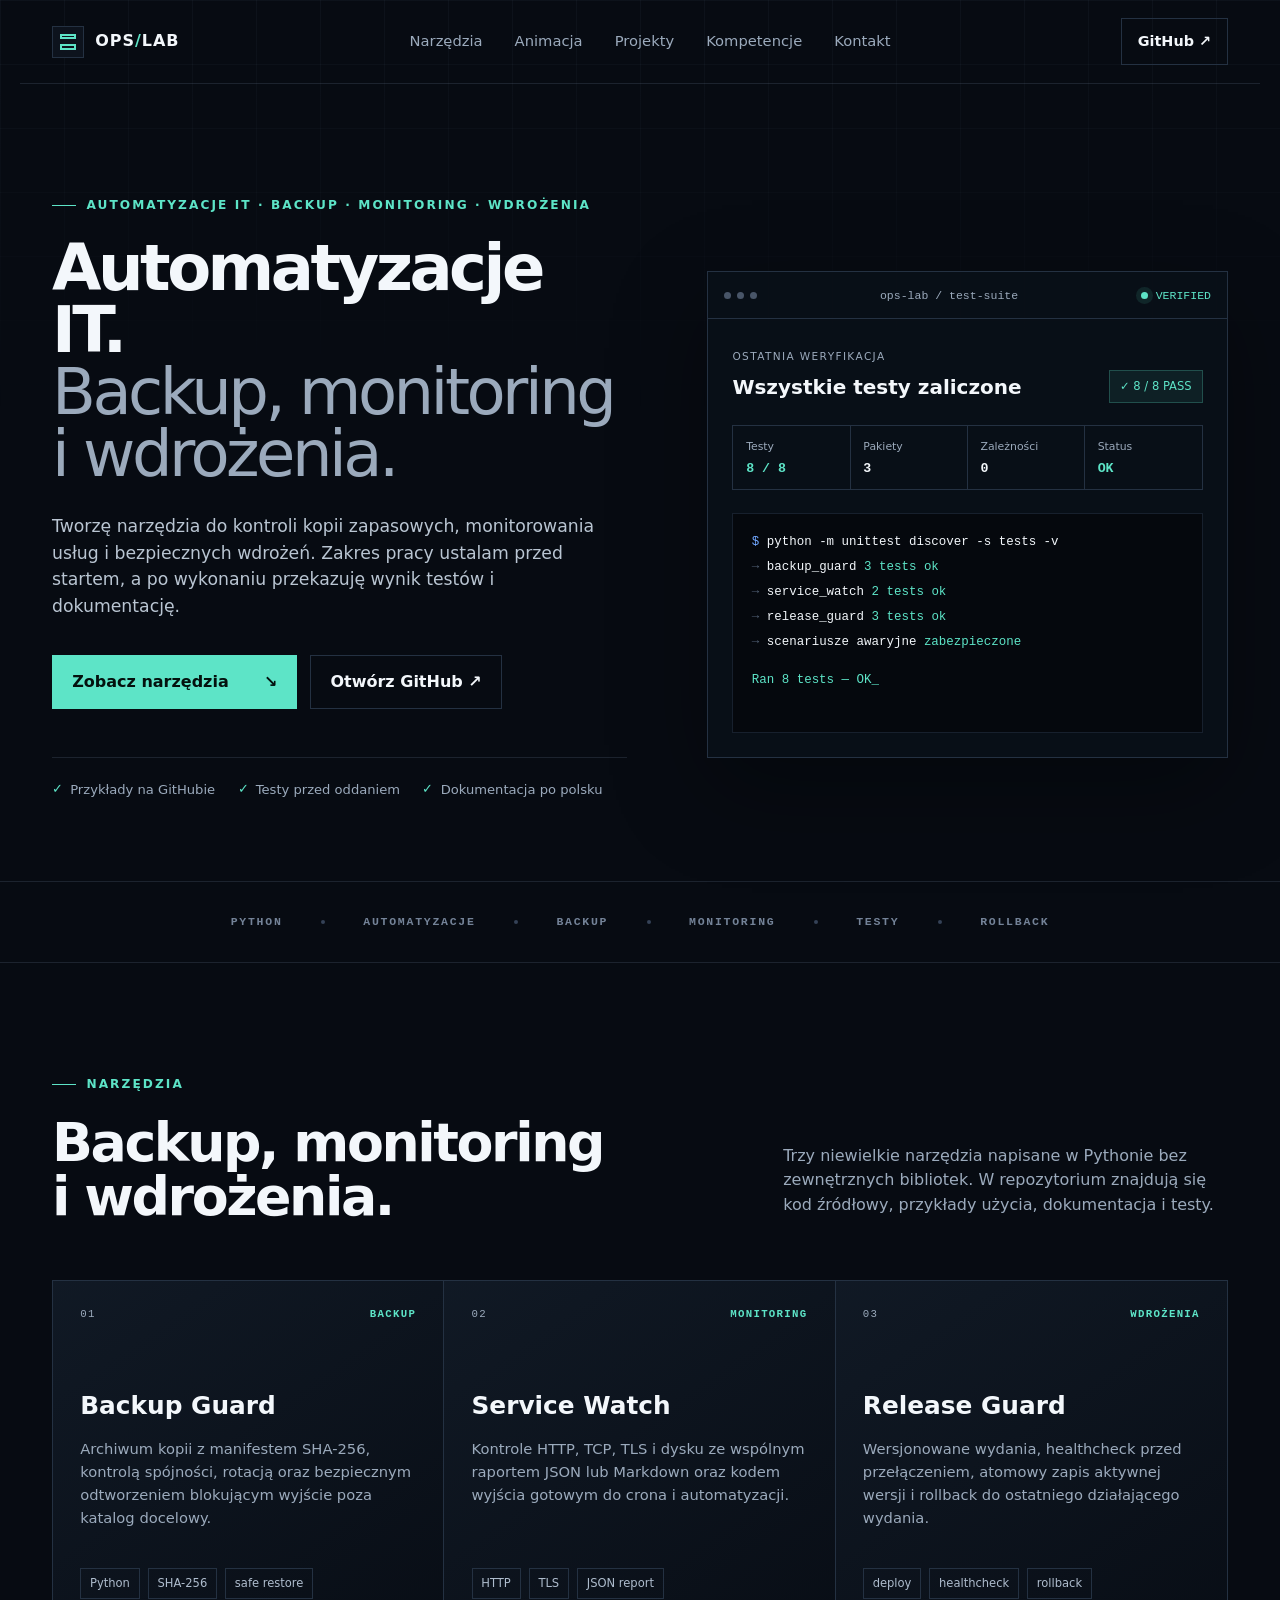
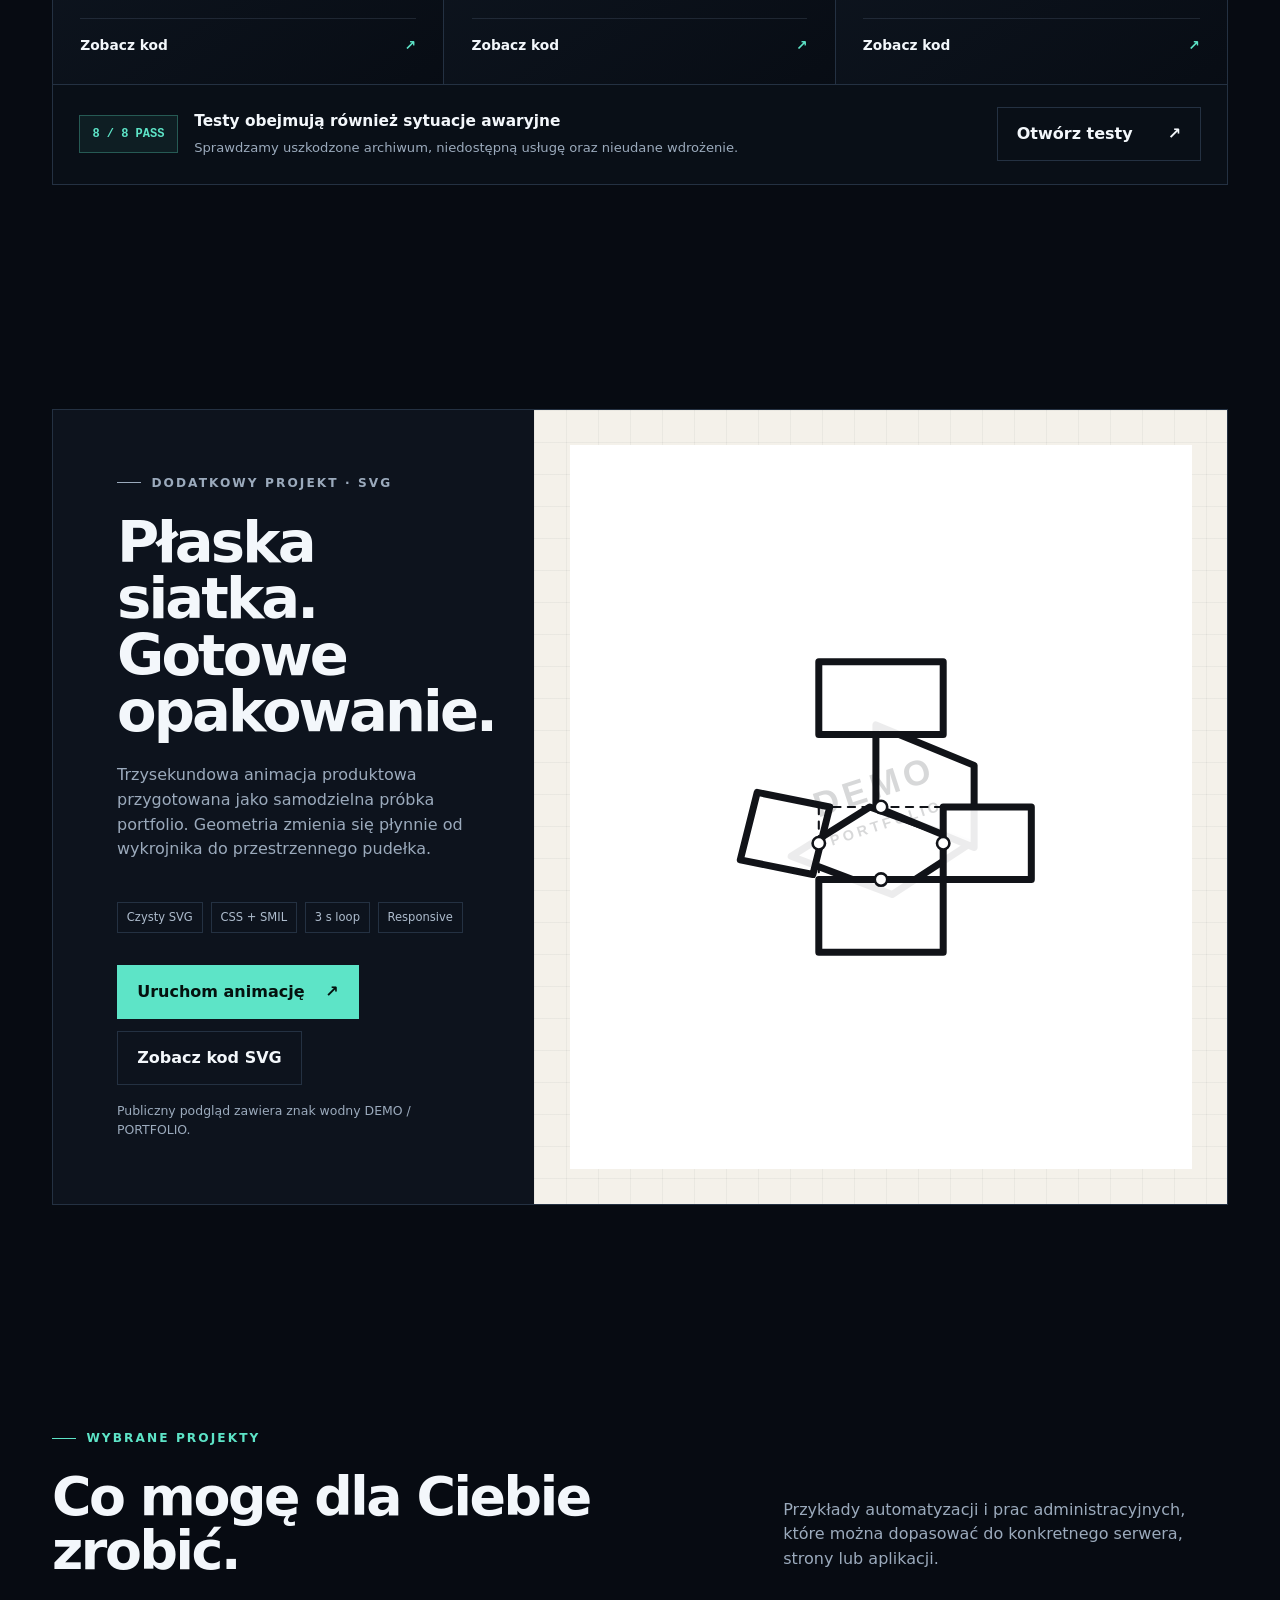
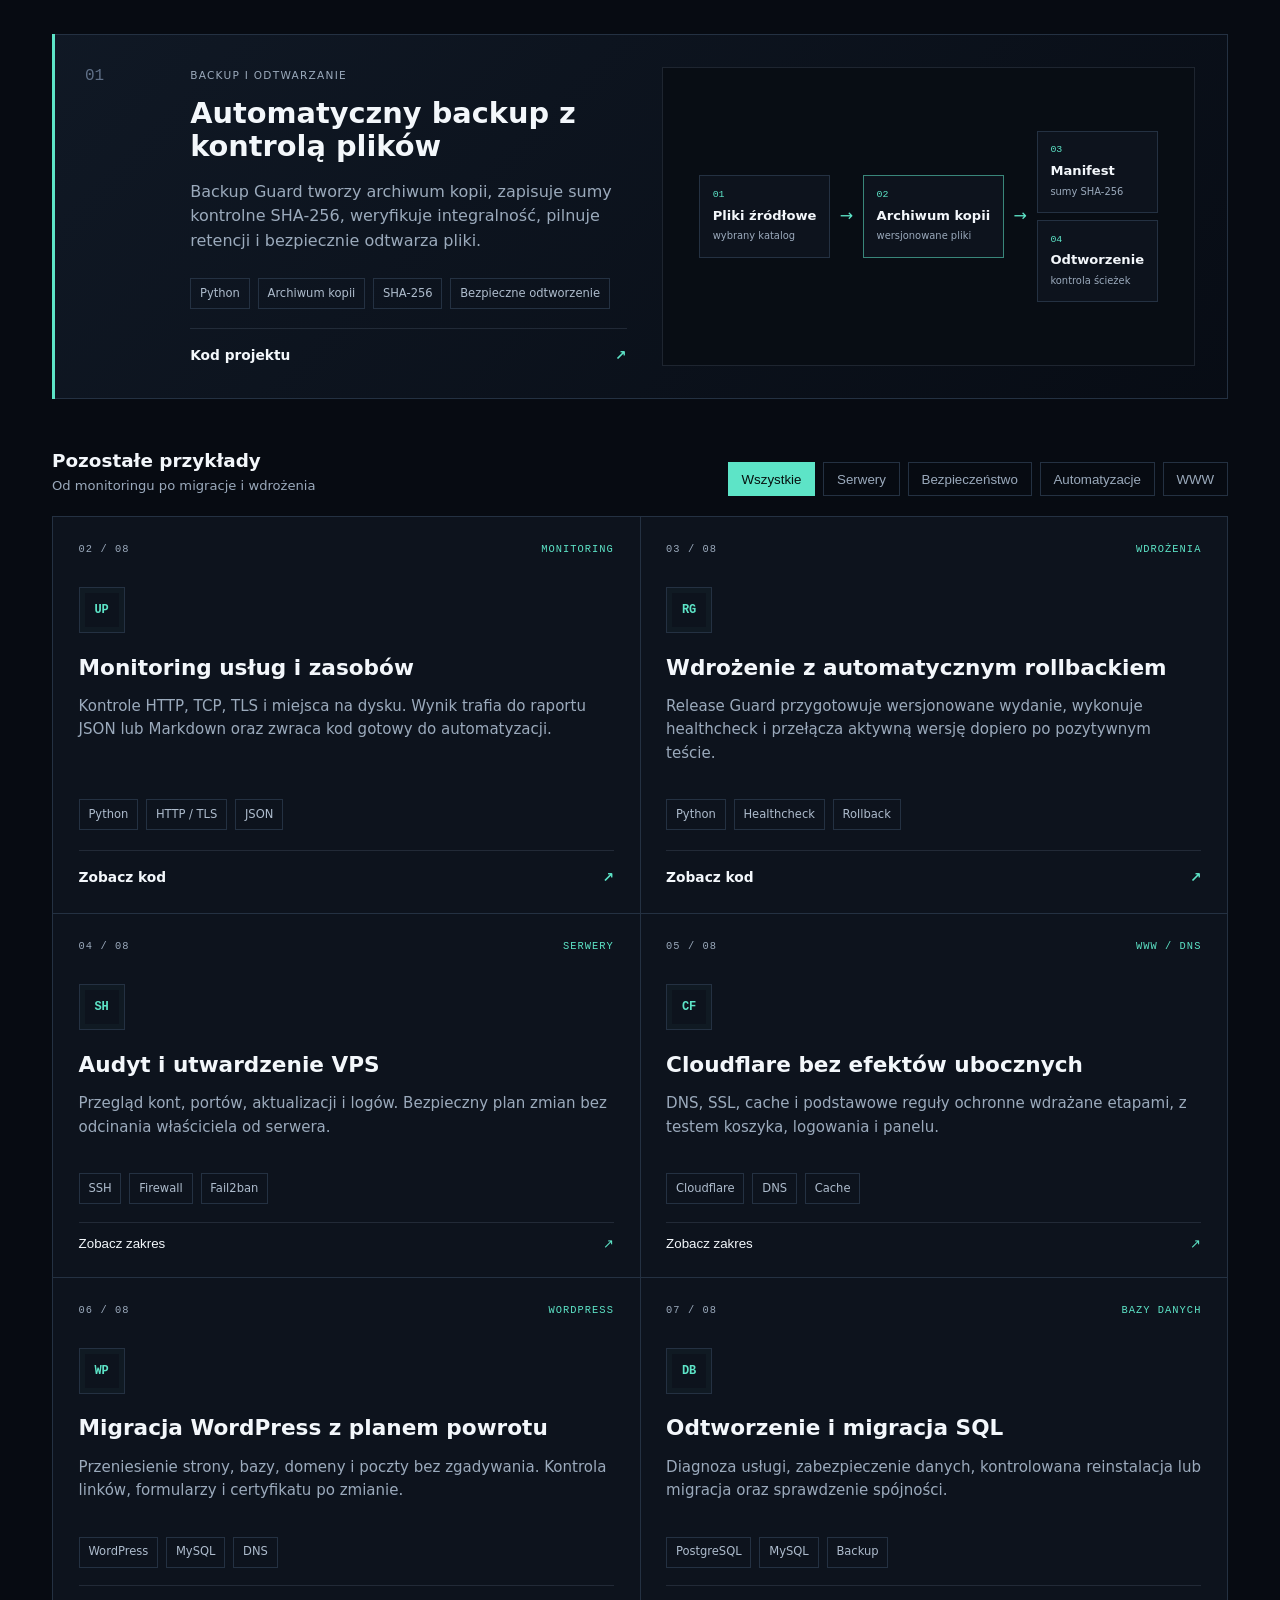
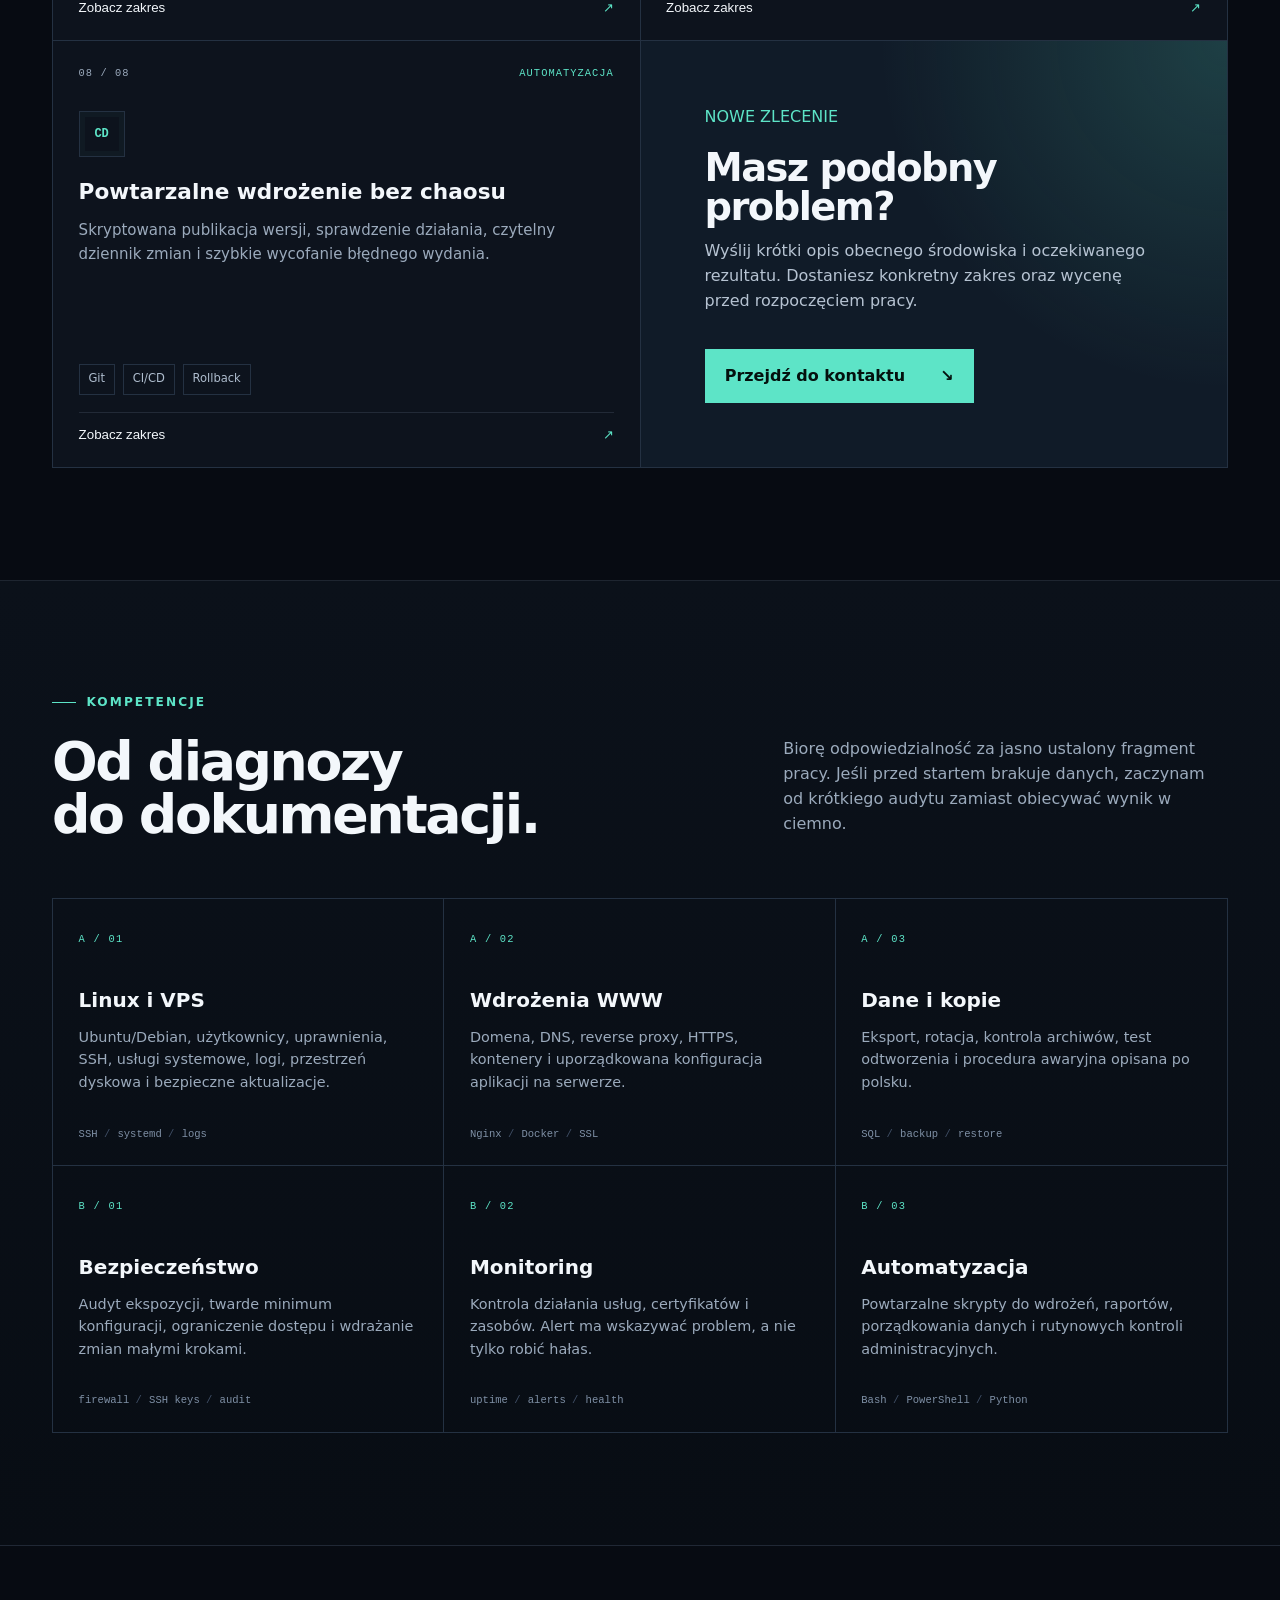
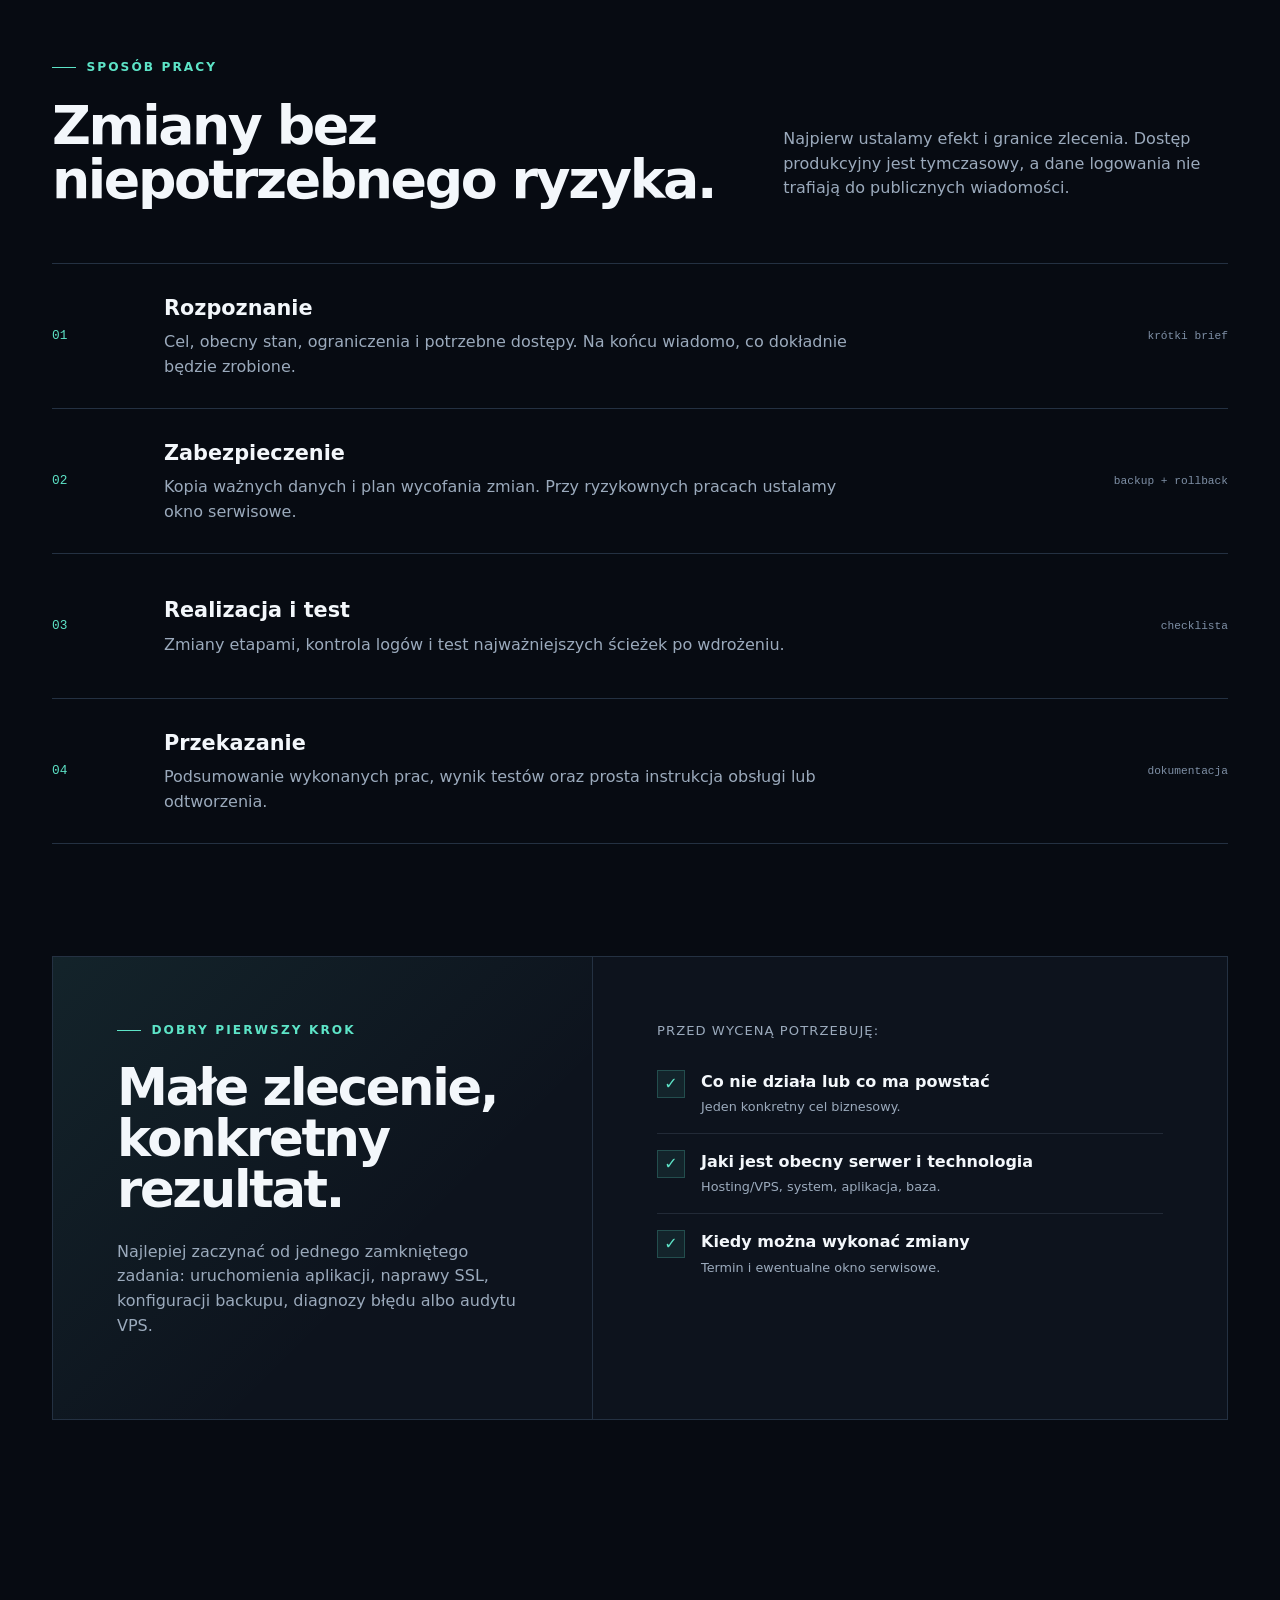
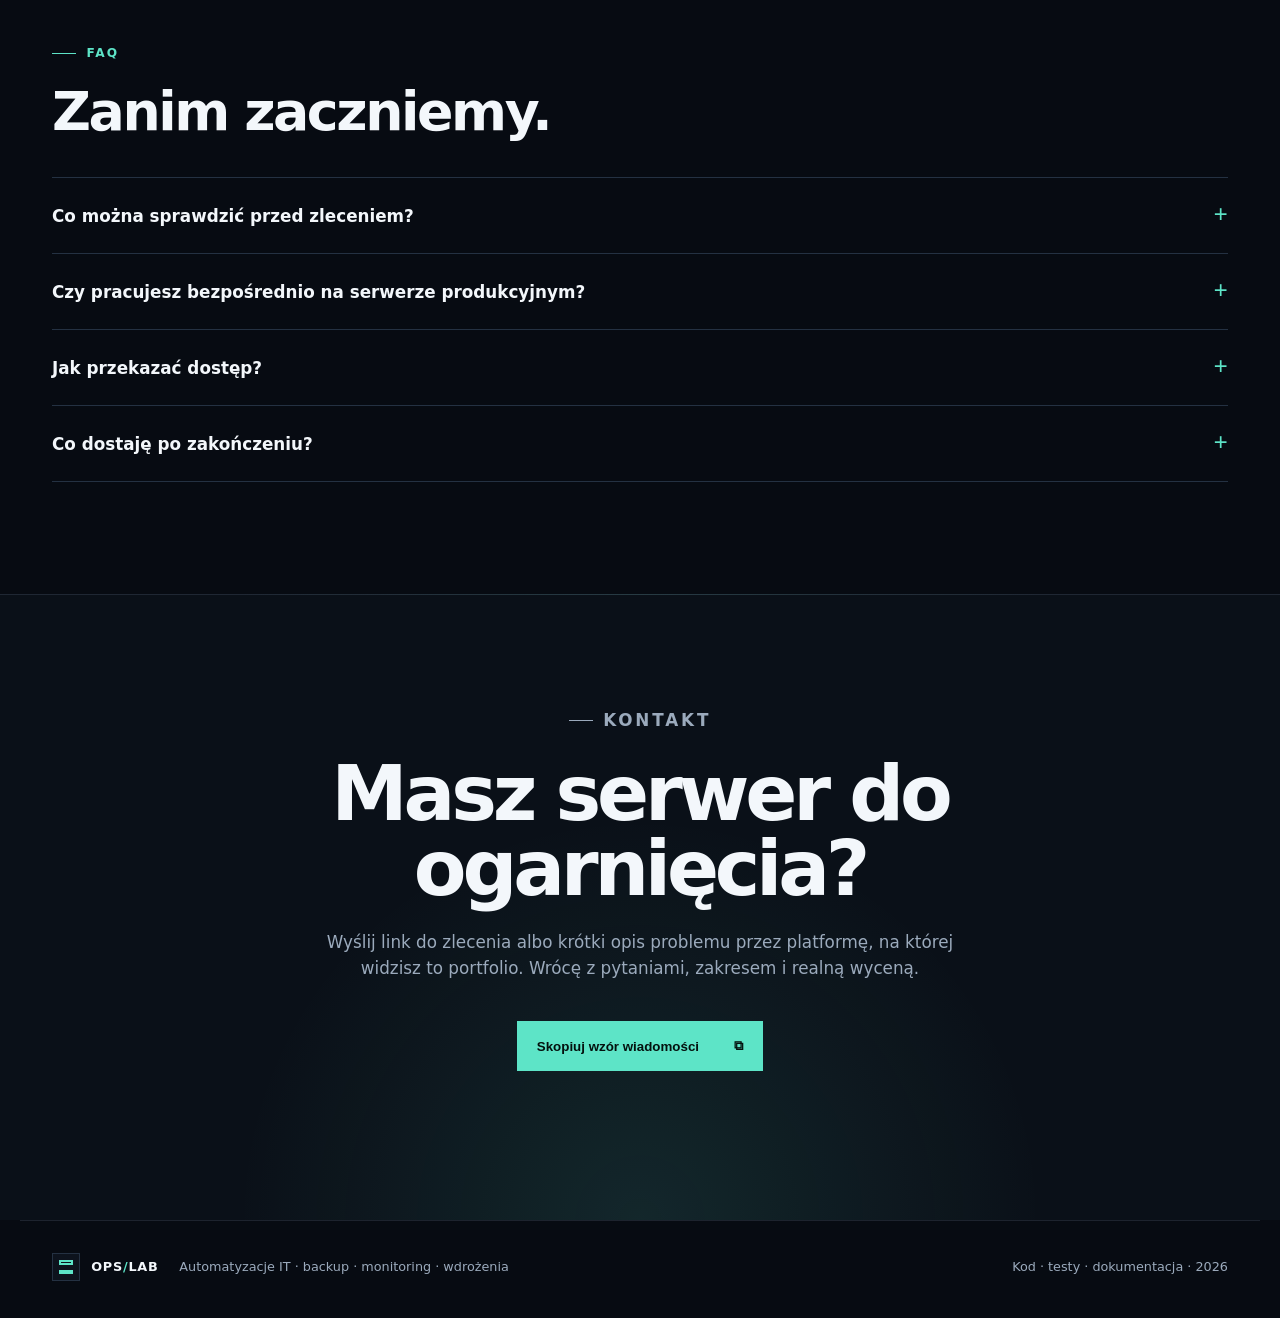
==== commit 6ce80fb8: "Simplify portfolio copy and complete project grid" ====
--- a/docs/index.html
+++ b/docs/index.html
@@ -24,7 +24,7 @@
       <span>OPS<span>/</span>LAB</span>
     </a>
     <nav aria-label="Główna nawigacja">
-      <a href="#kod">Kod i testy</a>
+      <a href="#kod">Narzędzia</a>
       <a href="#animacja">Animacja</a>
       <a href="#realizacje">Projekty</a>
       <a href="#kompetencje">Kompetencje</a>
@@ -37,14 +37,14 @@
     <section class="hero" aria-labelledby="hero-title">
       <div class="hero-copy">
         <p class="eyebrow"><span></span> AUTOMATYZACJE IT · BACKUP · MONITORING · WDROŻENIA</p>
-        <h1 id="hero-title">Kod, który robi robotę.<br><em>I da się go sprawdzić.</em></h1>
-        <p class="hero-lead">Tworzę małe, konkretne narzędzia do kontroli kopii zapasowych, monitorowania usług i bezpiecznych wdrożeń. Bez marketingowej mgły: publiczny kod, dokumentacja i testy.</p>
+        <h1 id="hero-title">Automatyzacje IT.<br><em>Backup, monitoring i wdrożenia.</em></h1>
+        <p class="hero-lead">Tworzę narzędzia do kontroli kopii zapasowych, monitorowania usług i bezpiecznych wdrożeń. Zakres pracy ustalam przed startem, a po wykonaniu przekazuję wynik testów i dokumentację.</p>
         <div class="hero-actions">
-          <a class="button button-primary" href="#kod">Zobacz działający kod <span aria-hidden="true">↘</span></a>
+          <a class="button button-primary" href="#kod">Zobacz narzędzia <span aria-hidden="true">↘</span></a>
           <a class="button button-ghost" href="https://github.com/An0th3r/ops-lab-portfolio" target="_blank" rel="noreferrer">Otwórz GitHub ↗</a>
         </div>
         <ul class="trust-list" aria-label="Najważniejsze zasady pracy">
-          <li><span>✓</span> Działający kod</li>
+          <li><span>✓</span> Przykłady na GitHubie</li>
           <li><span>✓</span> Testy przed oddaniem</li>
           <li><span>✓</span> Dokumentacja po polsku</li>
         </ul>
@@ -88,8 +88,8 @@
 
     <section class="section code-section" id="kod" aria-labelledby="code-title">
       <div class="section-heading">
-        <div><p class="eyebrow"><span></span> PUBLICZNY KOD · TESTY AUTOMATYCZNE</p><h2 id="code-title">Nie tylko opis.<br>Kod można sprawdzić.</h2></div>
-        <p>Trzy działające narzędzia demonstracyjne bez zewnętrznych bibliotek. Repozytorium zawiera kod źródłowy, przykłady, dokumentację, testy oraz zapis zweryfikowanego wyniku.</p>
+        <div><p class="eyebrow"><span></span> NARZĘDZIA</p><h2 id="code-title">Backup, monitoring<br>i wdrożenia.</h2></div>
+        <p>Trzy niewielkie narzędzia napisane w Pythonie bez zewnętrznych bibliotek. W repozytorium znajdują się kod źródłowy, przykłady użycia, dokumentacja i testy.</p>
       </div>
       <div class="code-grid">
         <article>
@@ -143,16 +143,16 @@
 
     <section class="section projects-preview" id="realizacje" aria-labelledby="projects-title">
       <div class="section-heading">
-        <div><p class="eyebrow"><span></span> PROJEKTY I SCENARIUSZE</p><h2 id="projects-title">Najpierw dowód.<br>Potem obietnica.</h2></div>
-        <p>Trzy pierwsze projekty mają publiczny kod i testy. Pozostałe pokazują przygotowany zakres oraz sposób realizacji konkretnych usług.</p>
+        <div><p class="eyebrow"><span></span> WYBRANE PROJEKTY</p><h2 id="projects-title">Co mogę dla Ciebie zrobić.</h2></div>
+        <p>Przykłady automatyzacji i prac administracyjnych, które można dopasować do konkretnego serwera, strony lub aplikacji.</p>
       </div>
       <article class="featured-project">
         <div class="project-number">01</div>
         <div class="project-copy">
-          <div class="project-meta"><span>BACKUP I ODTWARZANIE</span><span>DZIAŁAJĄCY KOD</span></div>
-          <h3>Backup, który da się naprawdę sprawdzić</h3>
+          <div class="project-meta"><span>BACKUP I ODTWARZANIE</span></div>
+          <h3>Automatyczny backup z kontrolą plików</h3>
           <p>Backup Guard tworzy archiwum kopii, zapisuje sumy kontrolne SHA-256, weryfikuje integralność, pilnuje retencji i bezpiecznie odtwarza pliki.</p>
-          <ul class="tag-list"><li>Python</li><li>Archiwum kopii</li><li>SHA-256</li><li>Safe restore</li></ul>
+          <ul class="tag-list"><li>Python</li><li>Archiwum kopii</li><li>SHA-256</li><li>Bezpieczne odtworzenie</li></ul>
           <a class="repo-button" href="https://github.com/An0th3r/ops-lab-portfolio/tree/main/backup_guard" data-repo-path="tree/main/backup_guard">Kod projektu <span>↗</span></a>
         </div>
         <div class="architecture" aria-label="Schemat tworzenia i kontroli kopii">
@@ -160,12 +160,12 @@
           <div class="arch-arrow" aria-hidden="true">→</div>
           <div class="arch-node active"><span>02</span><strong>Archiwum kopii</strong><small>wersjonowane pliki</small></div>
           <div class="arch-arrow" aria-hidden="true">→</div>
-          <div class="arch-stack"><div class="arch-node"><span>03</span><strong>Manifest</strong><small>sumy SHA-256</small></div><div class="arch-node"><span>04</span><strong>Restore</strong><small>kontrola ścieżek</small></div></div>
+          <div class="arch-stack"><div class="arch-node"><span>03</span><strong>Manifest</strong><small>sumy SHA-256</small></div><div class="arch-node"><span>04</span><strong>Odtworzenie</strong><small>kontrola ścieżek</small></div></div>
         </div>
       </article>
 
       <div class="project-toolbar" aria-label="Filtrowanie projektów">
-        <p><strong>Więcej projektów</strong><span>Kod oraz zakres przykładowych usług</span></p>
+        <p><strong>Pozostałe przykłady</strong><span>Od monitoringu po migracje i wdrożenia</span></p>
         <div class="filters" role="group" aria-label="Kategorie projektów">
           <button class="filter is-active" type="button" data-filter="all" aria-pressed="true">Wszystkie</button>
           <button class="filter" type="button" data-filter="server" aria-pressed="false">Serwery</button>
@@ -177,7 +177,7 @@
 
       <div class="project-grid">
         <article class="project-card" data-category="server automation">
-          <div class="card-top"><span class="card-index">02 / 08</span><span class="lab-label">KOD / TESTY</span></div>
+          <div class="card-top"><span class="card-index">02 / 08</span><span class="lab-label">MONITORING</span></div>
           <div class="card-icon" aria-hidden="true">UP</div>
           <h3>Monitoring usług i zasobów</h3>
           <p>Kontrole HTTP, TCP, TLS i miejsca na dysku. Wynik trafia do raportu JSON lub Markdown oraz zwraca kod gotowy do automatyzacji.</p>
@@ -186,7 +186,7 @@
         </article>
 
         <article class="project-card" data-category="server automation">
-          <div class="card-top"><span class="card-index">03 / 08</span><span class="lab-label">KOD / TESTY</span></div>
+          <div class="card-top"><span class="card-index">03 / 08</span><span class="lab-label">WDROŻENIA</span></div>
           <div class="card-icon" aria-hidden="true">RG</div>
           <h3>Wdrożenie z automatycznym rollbackiem</h3>
           <p>Release Guard przygotowuje wersjonowane wydanie, wykonuje healthcheck i przełącza aktywną wersję dopiero po pozytywnym teście.</p>
@@ -195,7 +195,7 @@
         </article>
 
         <article class="project-card" data-category="server security">
-          <div class="card-top"><span class="card-index">04 / 08</span><span class="lab-label">SCENARIUSZ USŁUGI</span></div>
+          <div class="card-top"><span class="card-index">04 / 08</span><span class="lab-label">SERWERY</span></div>
           <div class="card-icon" aria-hidden="true">SH</div>
           <h3>Audyt i utwardzenie VPS</h3>
           <p>Przegląd kont, portów, aktualizacji i logów. Bezpieczny plan zmian bez odcinania właściciela od serwera.</p>
@@ -204,7 +204,7 @@
         </article>
 
         <article class="project-card" data-category="web security">
-          <div class="card-top"><span class="card-index">05 / 08</span><span class="lab-label">SCENARIUSZ USŁUGI</span></div>
+          <div class="card-top"><span class="card-index">05 / 08</span><span class="lab-label">WWW / DNS</span></div>
           <div class="card-icon" aria-hidden="true">CF</div>
           <h3>Cloudflare bez efektów ubocznych</h3>
           <p>DNS, SSL, cache i podstawowe reguły ochronne wdrażane etapami, z testem koszyka, logowania i panelu.</p>
@@ -213,7 +213,7 @@
         </article>
 
         <article class="project-card" data-category="web server">
-          <div class="card-top"><span class="card-index">06 / 08</span><span class="lab-label">SCENARIUSZ USŁUGI</span></div>
+          <div class="card-top"><span class="card-index">06 / 08</span><span class="lab-label">WORDPRESS</span></div>
           <div class="card-icon" aria-hidden="true">WP</div>
           <h3>Migracja WordPress z planem powrotu</h3>
           <p>Przeniesienie strony, bazy, domeny i poczty bez zgadywania. Kontrola linków, formularzy i certyfikatu po zmianie.</p>
@@ -222,7 +222,7 @@
         </article>
 
         <article class="project-card" data-category="server automation">
-          <div class="card-top"><span class="card-index">07 / 08</span><span class="lab-label">SCENARIUSZ USŁUGI</span></div>
+          <div class="card-top"><span class="card-index">07 / 08</span><span class="lab-label">BAZY DANYCH</span></div>
           <div class="card-icon" aria-hidden="true">DB</div>
           <h3>Odtworzenie i migracja SQL</h3>
           <p>Diagnoza usługi, zabezpieczenie danych, kontrolowana reinstalacja lub migracja oraz sprawdzenie spójności.</p>
@@ -231,13 +231,20 @@
         </article>
 
         <article class="project-card" data-category="automation server">
-          <div class="card-top"><span class="card-index">08 / 08</span><span class="lab-label">SCENARIUSZ USŁUGI</span></div>
+          <div class="card-top"><span class="card-index">08 / 08</span><span class="lab-label">AUTOMATYZACJA</span></div>
           <div class="card-icon" aria-hidden="true">CD</div>
           <h3>Powtarzalne wdrożenie bez chaosu</h3>
           <p>Skryptowana publikacja wersji, sprawdzenie działania, czytelny dziennik zmian i szybkie wycofanie błędnego wydania.</p>
           <ul class="tag-list"><li>Git</li><li>CI/CD</li><li>Rollback</li></ul>
           <button class="case-button" type="button" data-case="deployment">Zobacz zakres <span>↗</span></button>
         </article>
+
+        <aside class="project-cta">
+          <span class="lab-label">NOWE ZLECENIE</span>
+          <h3>Masz podobny problem?</h3>
+          <p>Wyślij krótki opis obecnego środowiska i oczekiwanego rezultatu. Dostaniesz konkretny zakres oraz wycenę przed rozpoczęciem pracy.</p>
+          <a class="button button-primary" href="#kontakt">Przejdź do kontaktu <span>↘</span></a>
+        </aside>
       </div>
     </section>
 
@@ -304,7 +311,7 @@
 
   <dialog class="case-dialog" aria-labelledby="case-title">
     <button class="dialog-close" type="button" aria-label="Zamknij szczegóły">×</button>
-    <p class="eyebrow"><span></span> SZCZEGÓŁY · SCENARIUSZ USŁUGI</p>
+    <p class="eyebrow"><span></span> SZCZEGÓŁY PROJEKTU</p>
     <h2 id="case-title"></h2>
     <p class="dialog-intro" id="case-intro"></p>
     <div class="dialog-grid"><div><span>PROBLEM</span><p id="case-problem"></p></div><div><span>ROZWIĄZANIE</span><p id="case-solution"></p></div><div><span>KONTROLA</span><p id="case-check"></p></div><div><span>PRZEKAZANIE</span><p id="case-handoff"></p></div></div>
--- a/docs/styles.css
+++ b/docs/styles.css
@@ -147,6 +147,10 @@
 .project-card h3 { margin-bottom: .7rem; font-size: 1.35rem; }
 .project-card > p { color: var(--muted); font-size: .94rem; }
 .project-card .tag-list { margin-top: auto; padding-top: 1.2rem; }
+.project-cta { min-height: 355px; padding: clamp(2rem, 5vw, 4rem); display: flex; flex-direction: column; align-items: flex-start; justify-content: center; background: radial-gradient(circle at 100% 0%, rgba(93,228,199,.18), transparent 48%), #101b28; }
+.project-cta h3 { margin: 1.2rem 0 .8rem; font-size: clamp(1.8rem, 3vw, 3rem); line-height: 1; letter-spacing: -.04em; }
+.project-cta p { max-width: 560px; color: #b6c3d2; }
+.project-cta .button { margin-top: 1.25rem; }
 .case-button { margin-top: 1.1rem; padding: .85rem 0 0; display: flex; align-items: center; justify-content: space-between; border: 0; border-top: 1px solid var(--line-soft); background: transparent; color: var(--text); font: 700 .85rem inherit; text-align: left; cursor: pointer; }
 .case-button span { color: var(--accent); }
 .case-button:hover, .case-button:focus-visible { color: var(--accent); }
@@ -261,7 +265,7 @@
   .test-proof, .test-proof > div { align-items: flex-start; grid-template-columns: 1fr; flex-direction: column; }
   .test-proof p { grid-column: 1; }
   .test-status { grid-row: auto; }
-  .project-card { min-height: 330px; }
+  .project-card, .project-cta { min-height: 330px; }
   .motion-section { padding-top: 2rem; }
   .motion-copy { padding: 2rem 1.25rem; }
   .motion-stage { min-height: 360px; padding: .5rem; }
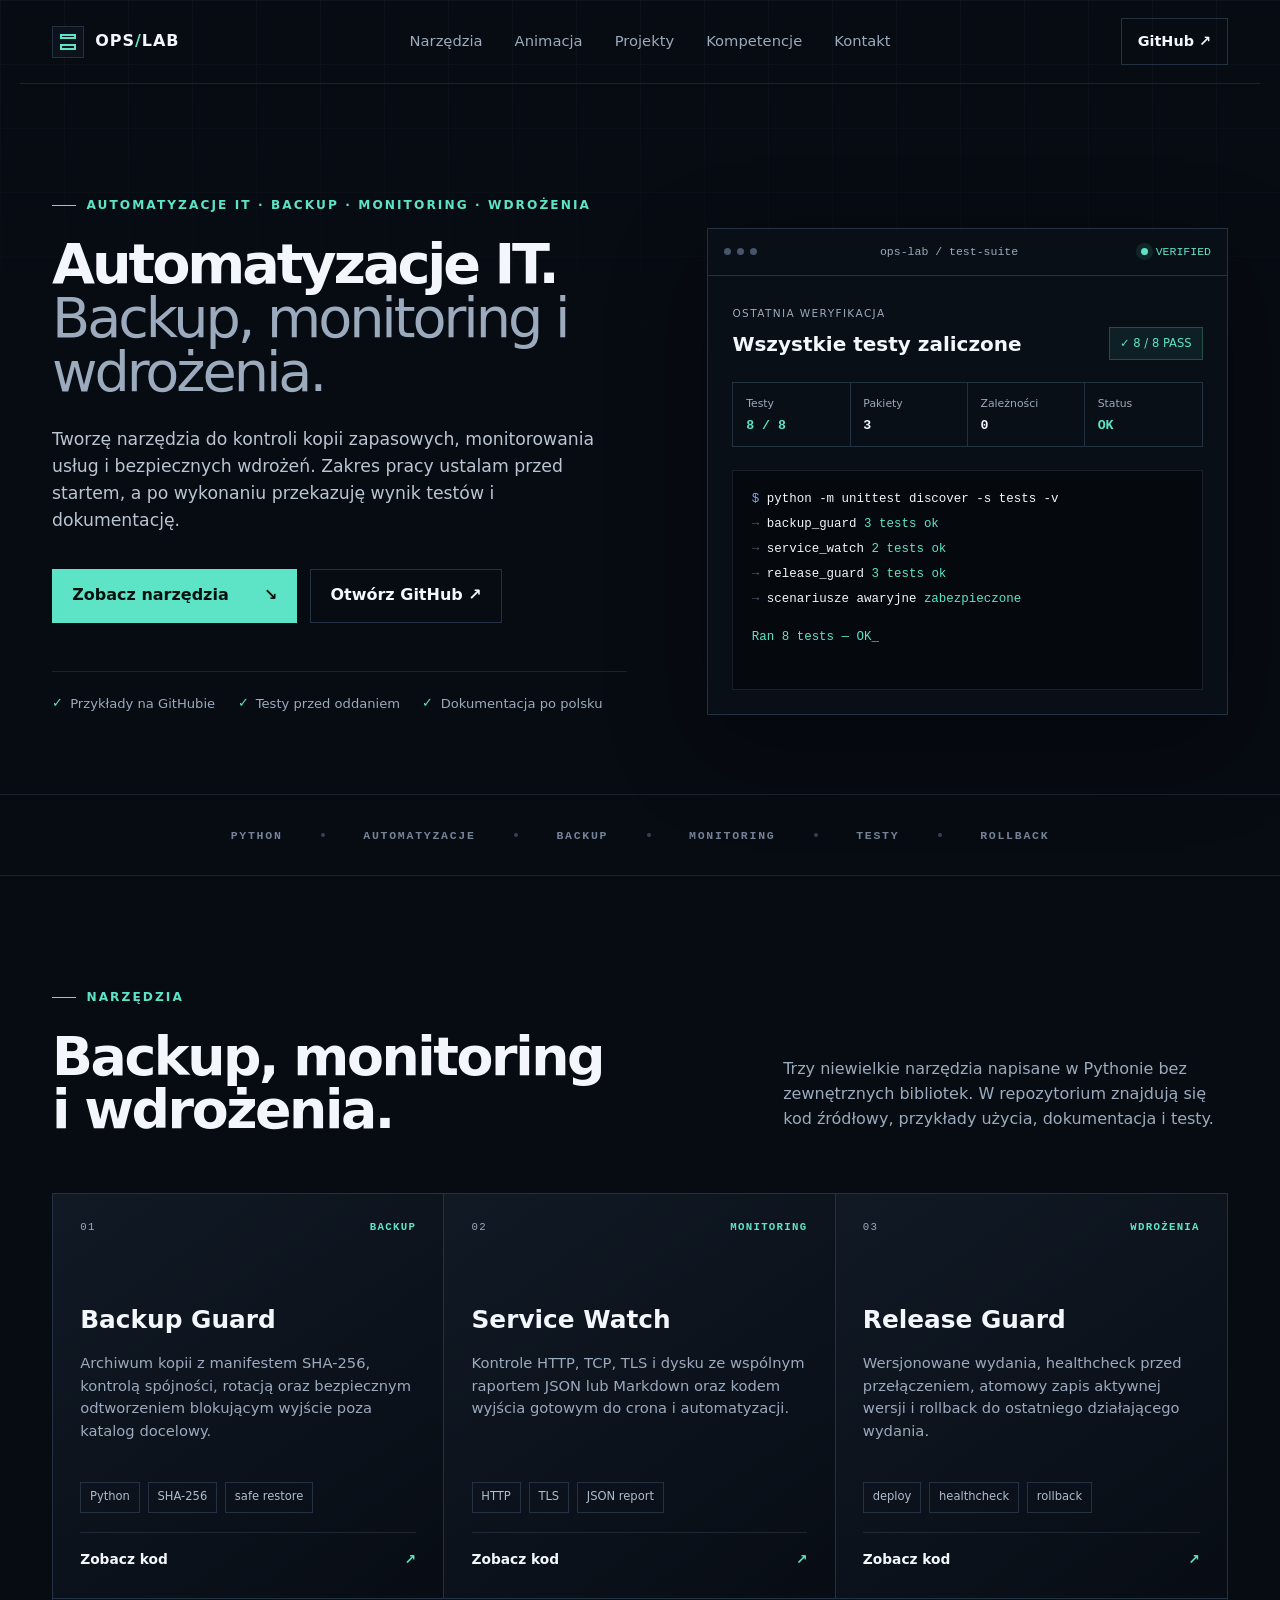
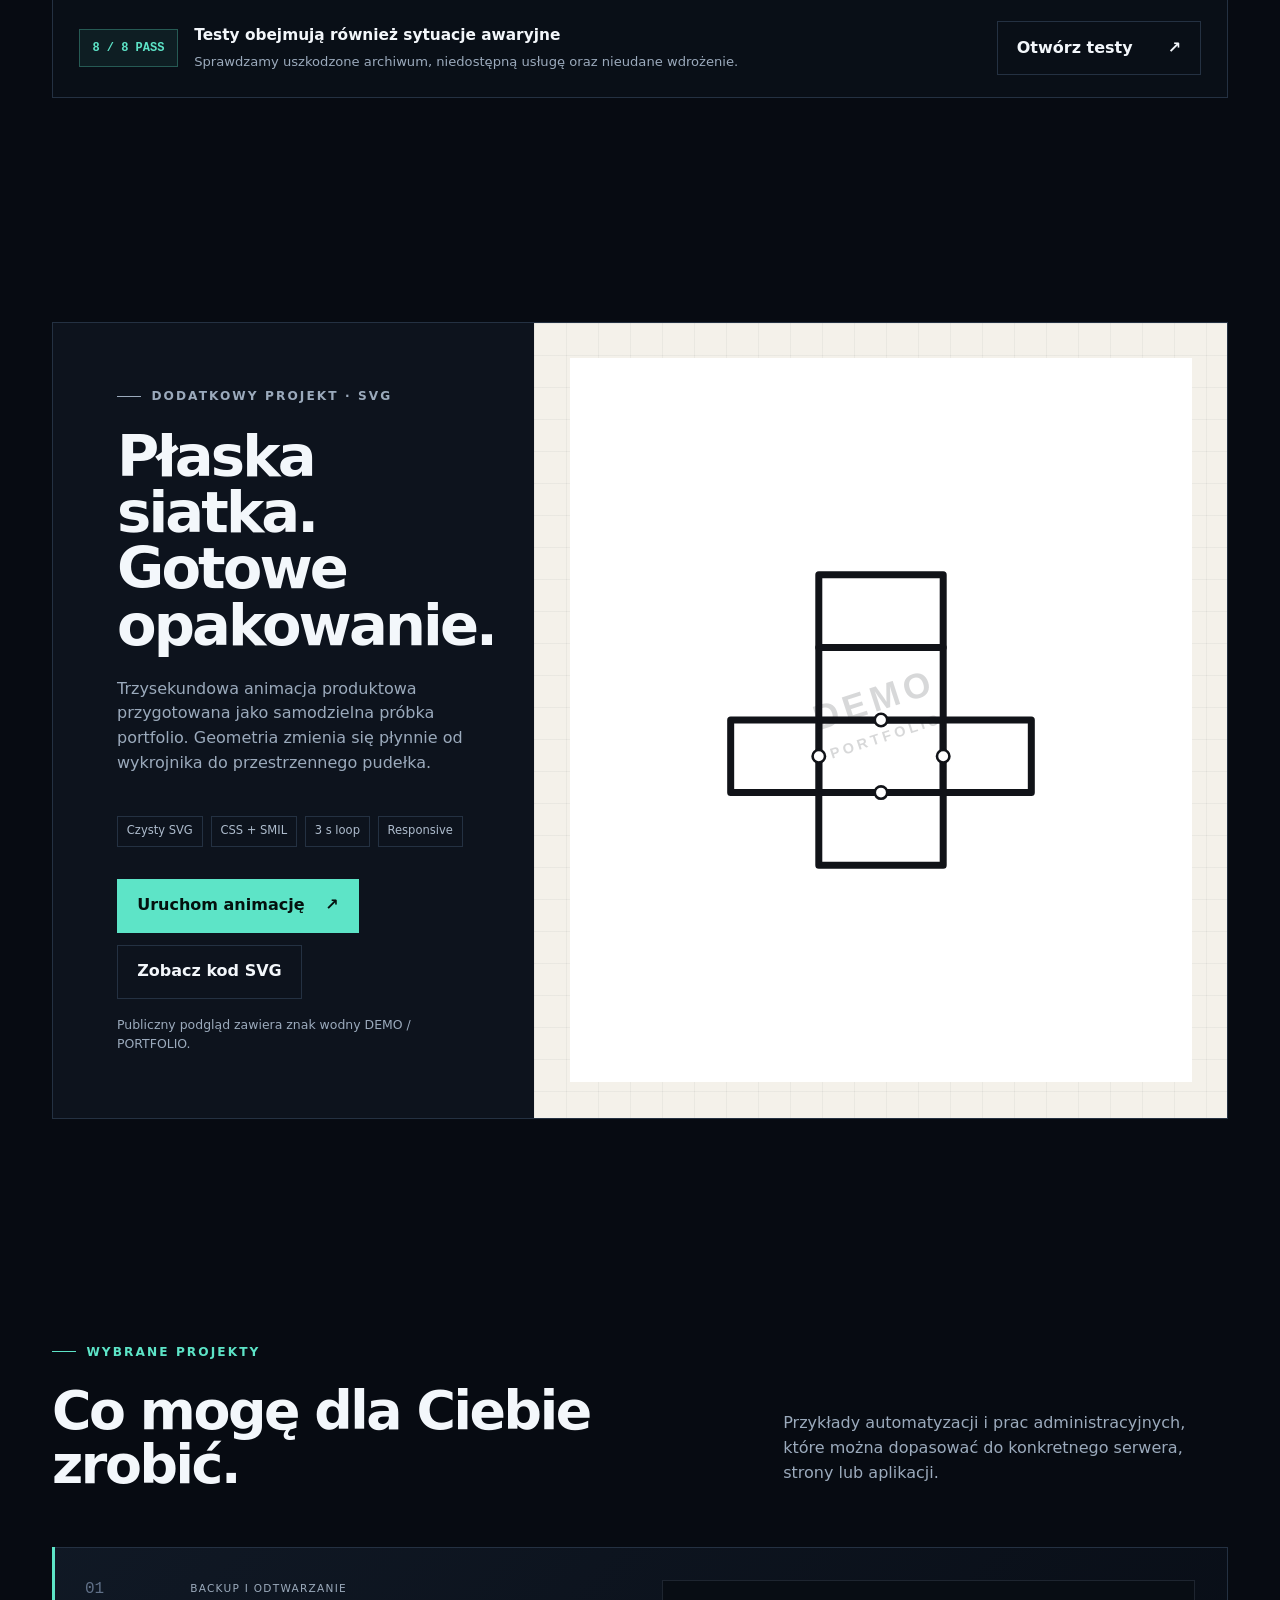
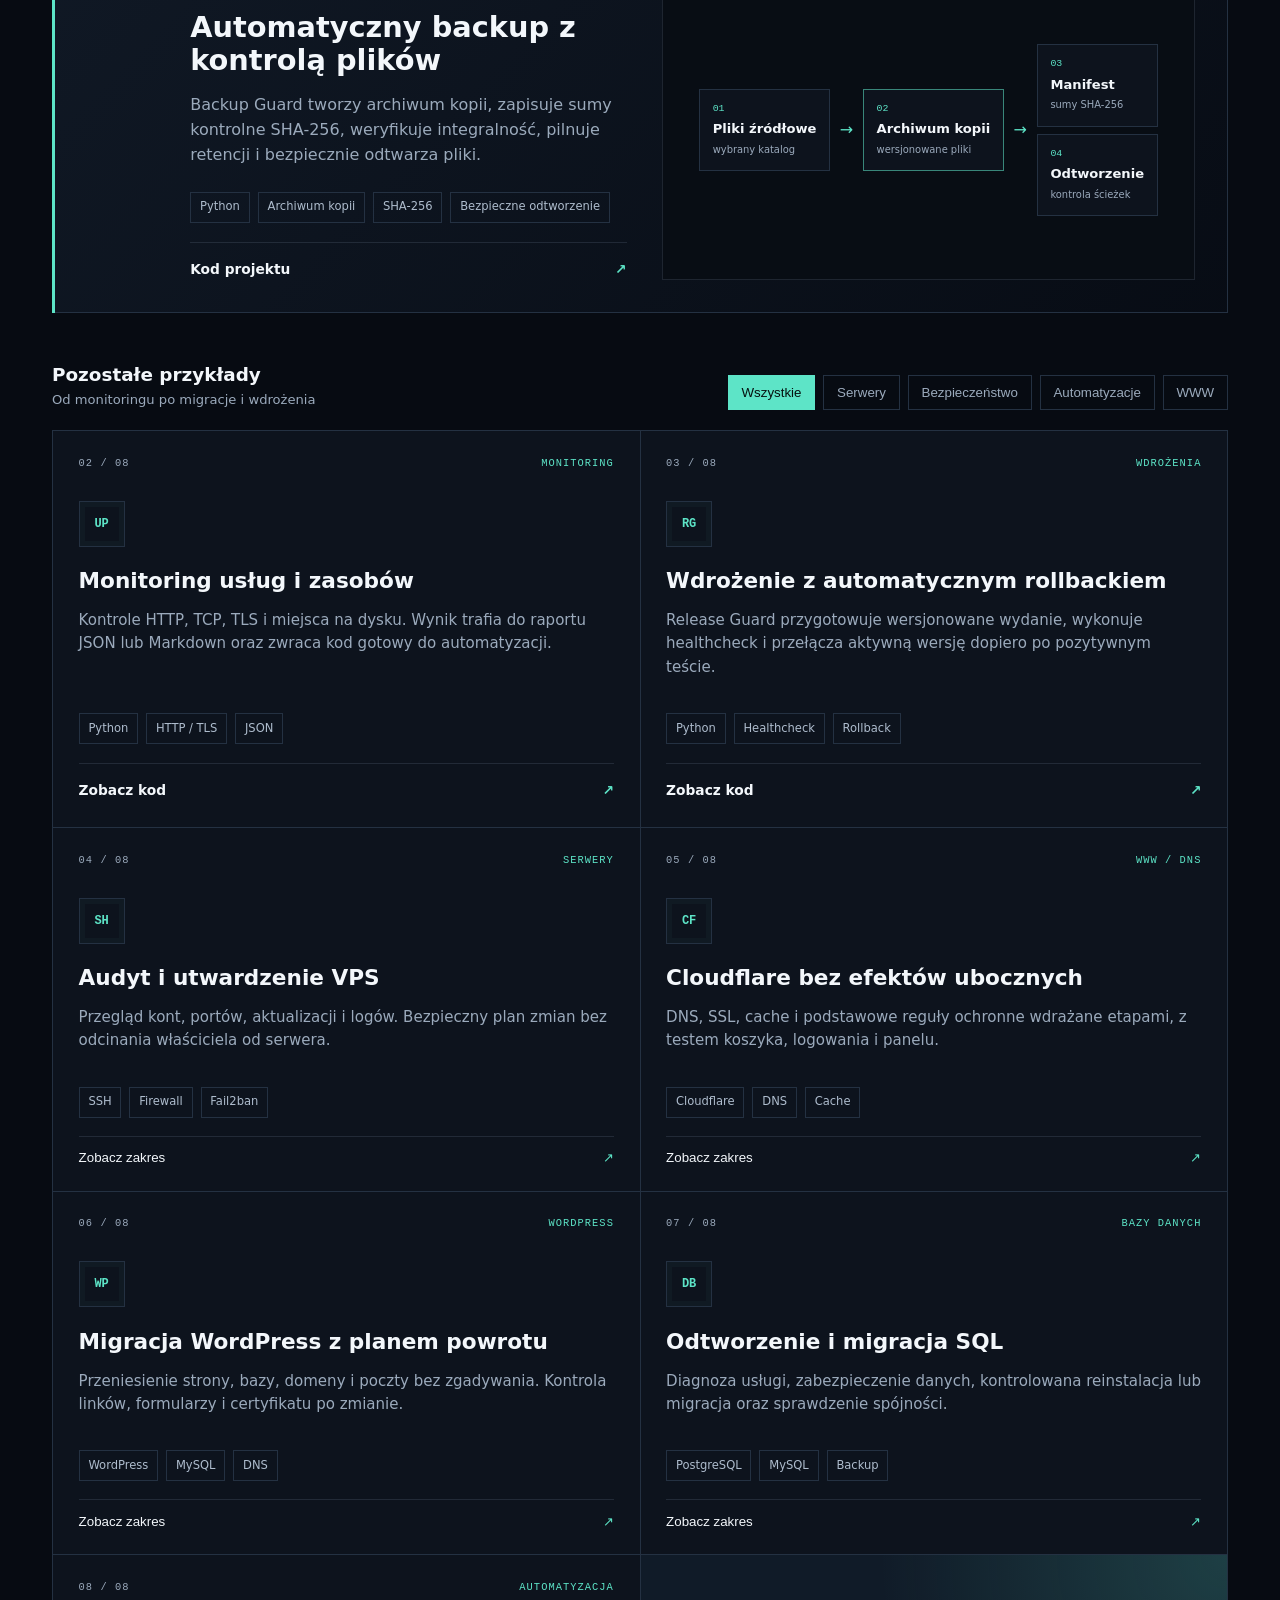
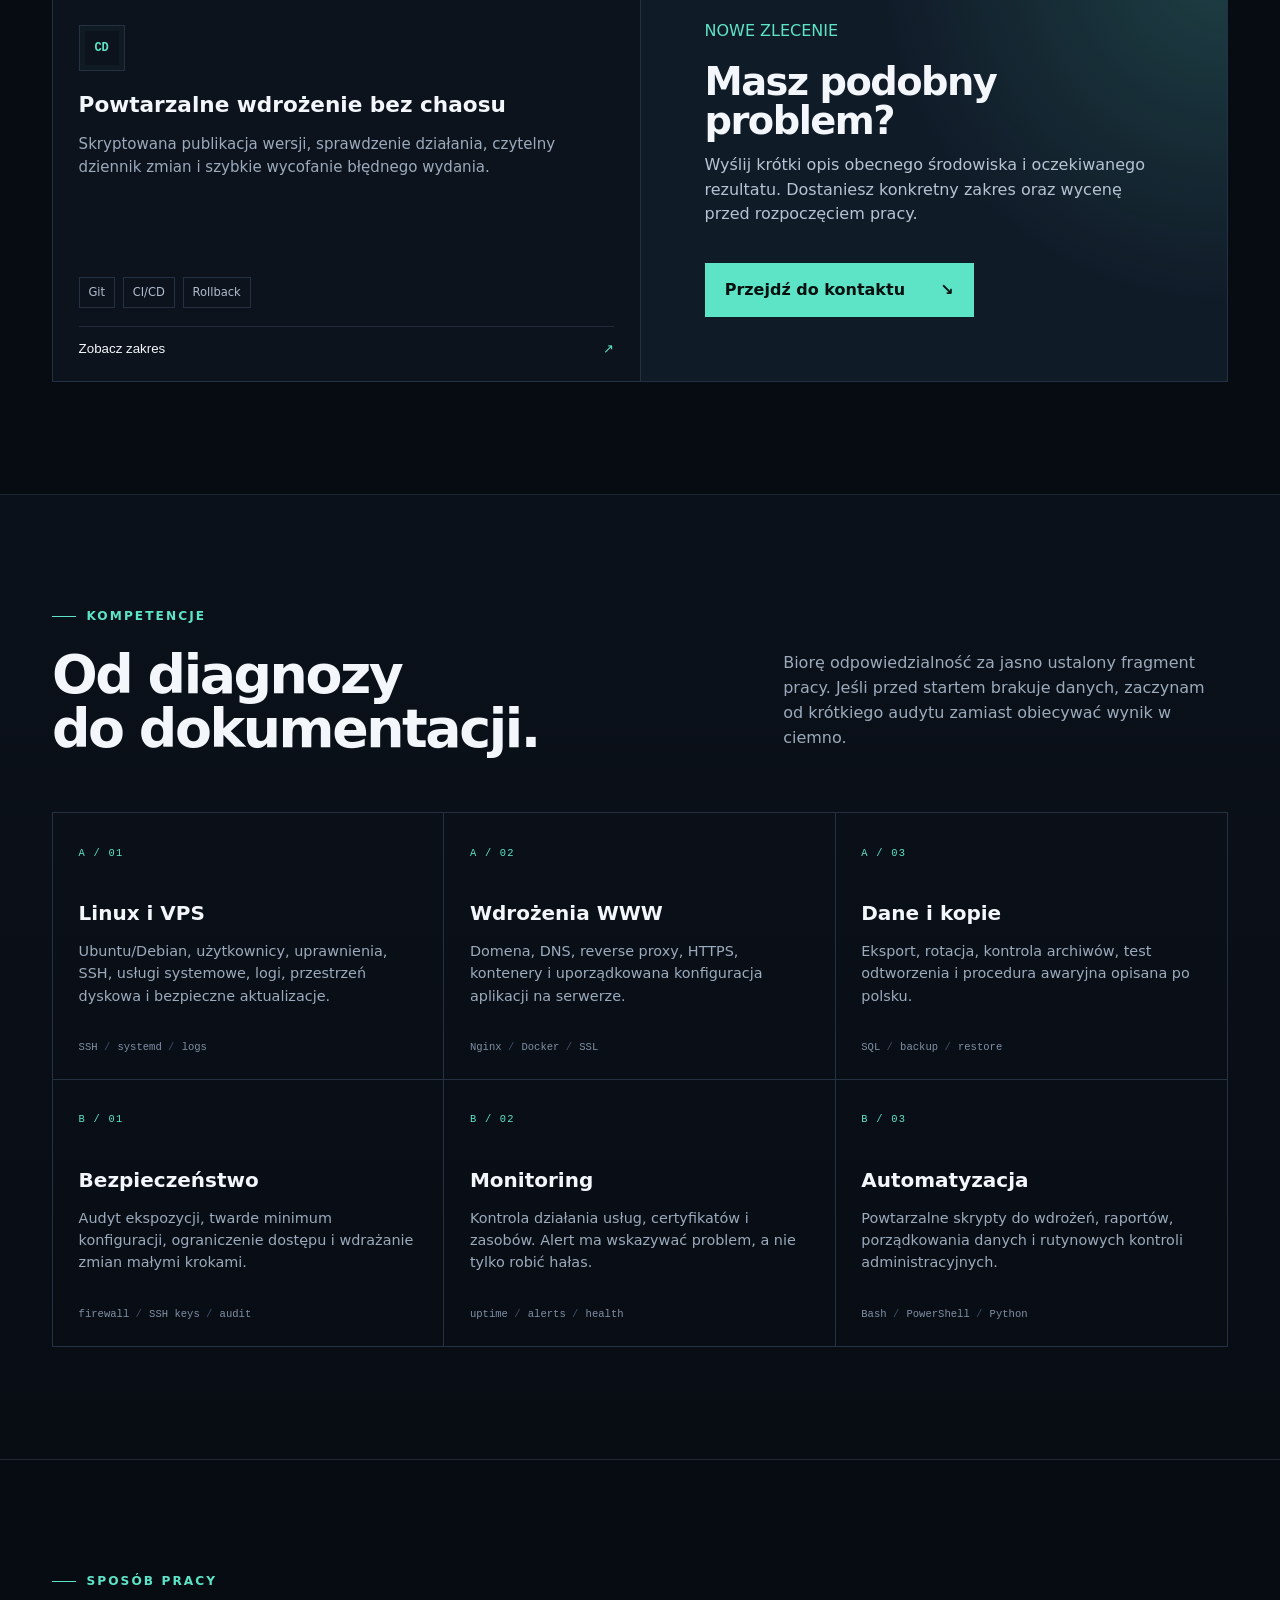
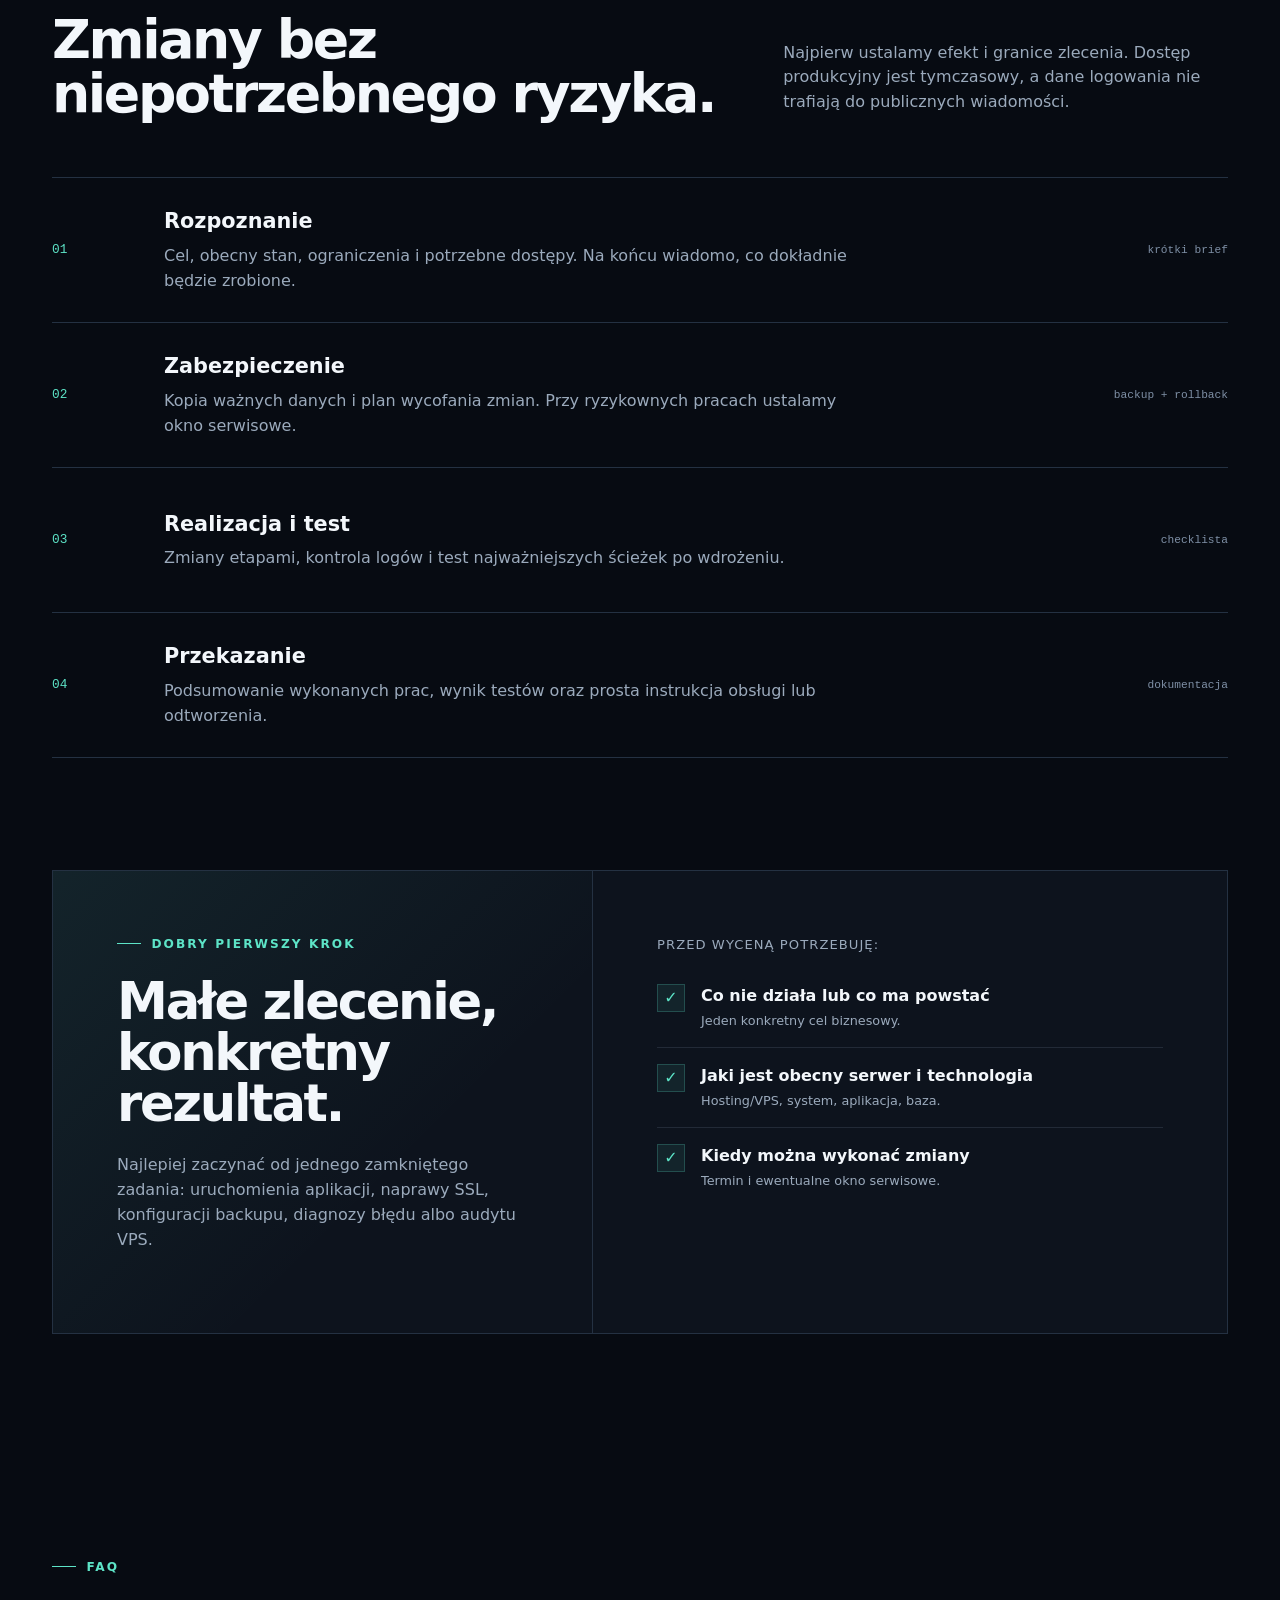
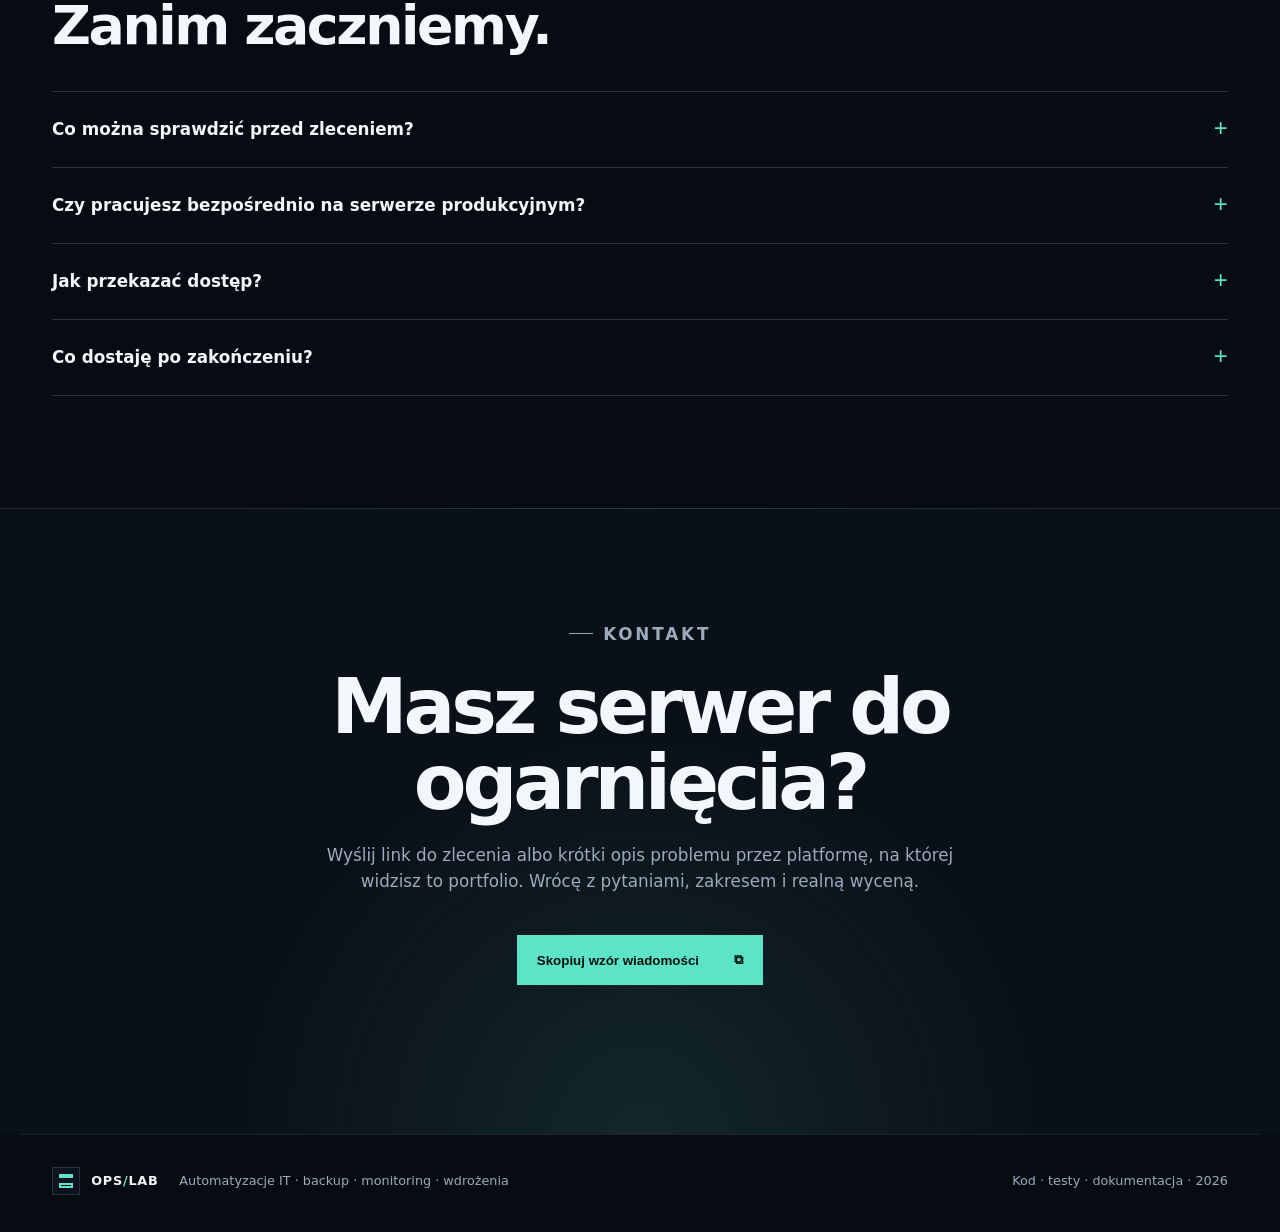
==== commit d73167b3: "Fix hero line and refresh portfolio styles" ====
--- a/docs/index.html
+++ b/docs/index.html
@@ -14,7 +14,7 @@
   <meta property="og:description" content="Publiczny kod, dokumentacja i 8/8 testów. Małe narzędzia IT, które można sprawdzić przed zleceniem.">
   <meta property="og:url" content="https://an0th3r.github.io/ops-lab-portfolio/">
   <link rel="icon" type="image/svg+xml" href="data:image/svg+xml,%3Csvg xmlns='http://www.w3.org/2000/svg' viewBox='0 0 64 64'%3E%3Crect width='64' height='64' rx='14' fill='%23070b12'/%3E%3Cpath d='M18 20h28v9H18zm0 15h28v9H18z' fill='none' stroke='%235de4c7' stroke-width='4'/%3E%3Ccircle cx='24' cy='24.5' r='2' fill='%235de4c7'/%3E%3Ccircle cx='24' cy='39.5' r='2' fill='%235de4c7'/%3E%3C/svg%3E">
-  <link rel="stylesheet" href="styles.css">
+  <link rel="stylesheet" href="styles.css?v=20260912-1">
 </head>
 <body>
   <a class="skip-link" href="#realizacje">Przejdź do projektów</a>
@@ -37,7 +37,7 @@
     <section class="hero" aria-labelledby="hero-title">
       <div class="hero-copy">
         <p class="eyebrow"><span></span> AUTOMATYZACJE IT · BACKUP · MONITORING · WDROŻENIA</p>
-        <h1 id="hero-title">Automatyzacje IT.<br><em>Backup, monitoring i wdrożenia.</em></h1>
+        <h1 id="hero-title"><span class="hero-title-line">Automatyzacje&nbsp;IT.</span><br><em>Backup, monitoring i wdrożenia.</em></h1>
         <p class="hero-lead">Tworzę narzędzia do kontroli kopii zapasowych, monitorowania usług i bezpiecznych wdrożeń. Zakres pracy ustalam przed startem, a po wykonaniu przekazuję wynik testów i dokumentację.</p>
         <div class="hero-actions">
           <a class="button button-primary" href="#kod">Zobacz narzędzia <span aria-hidden="true">↘</span></a>
--- a/docs/styles.css
+++ b/docs/styles.css
@@ -35,7 +35,8 @@
 .eyebrow { margin: 0 0 1.4rem; display: flex; align-items: center; gap: .65rem; color: var(--accent); font-size: .76rem; letter-spacing: .17em; font-weight: 800; }
 .eyebrow span { width: 24px; height: 1px; background: currentColor; }
 h1, h2, h3, p { margin-top: 0; }
-h1 { margin-bottom: 1.7rem; max-width: 760px; font-size: clamp(3rem, 5vw, 5.6rem); line-height: .97; letter-spacing: -.055em; }
+h1 { margin-bottom: 1.7rem; max-width: 760px; font-size: clamp(3rem, 4.35vw, 4rem); line-height: .97; letter-spacing: -.055em; }
+h1 .hero-title-line { display: inline-block; white-space: nowrap; }
 h1 em { color: var(--muted); font-style: normal; font-weight: 500; }
 .hero-lead { max-width: 650px; color: #b9c5d2; font-size: 1.08rem; }
 .hero-actions { margin-top: 2.2rem; display: flex; flex-wrap: wrap; gap: .8rem; }
@@ -249,7 +250,7 @@
   .site-header nav, .header-cta { display: none; }
   .hero, .section { padding-inline: 1rem; }
   .hero { min-height: auto; padding-top: 4rem; }
-  h1 { font-size: clamp(2.65rem, 14vw, 4rem); }
+  h1 { font-size: clamp(1.55rem, 7.8vw, 3.6rem); }
   .metric-grid { grid-template-columns: repeat(2, 1fr); }
   .metric-grid div:nth-child(2) { border-right: 0; }
   .metric-grid div:nth-child(-n+2) { border-bottom: 1px solid var(--line); }
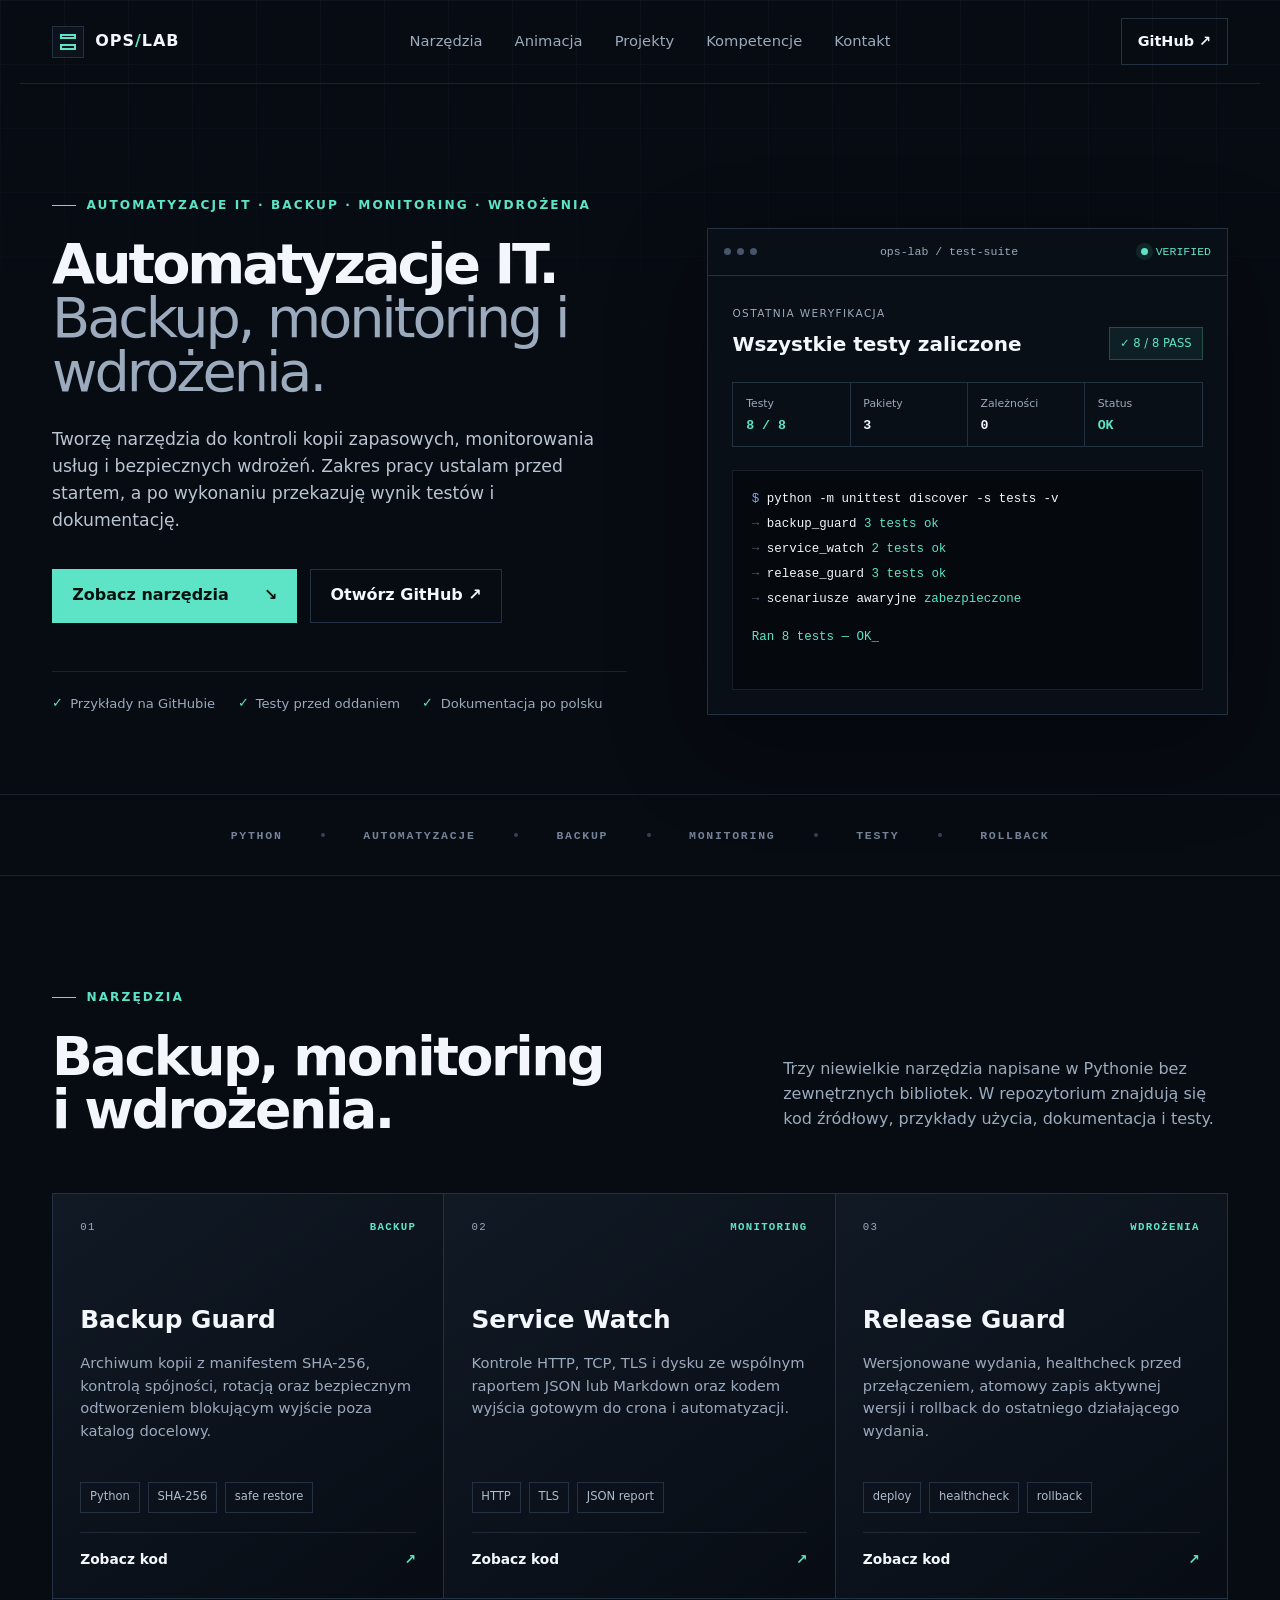
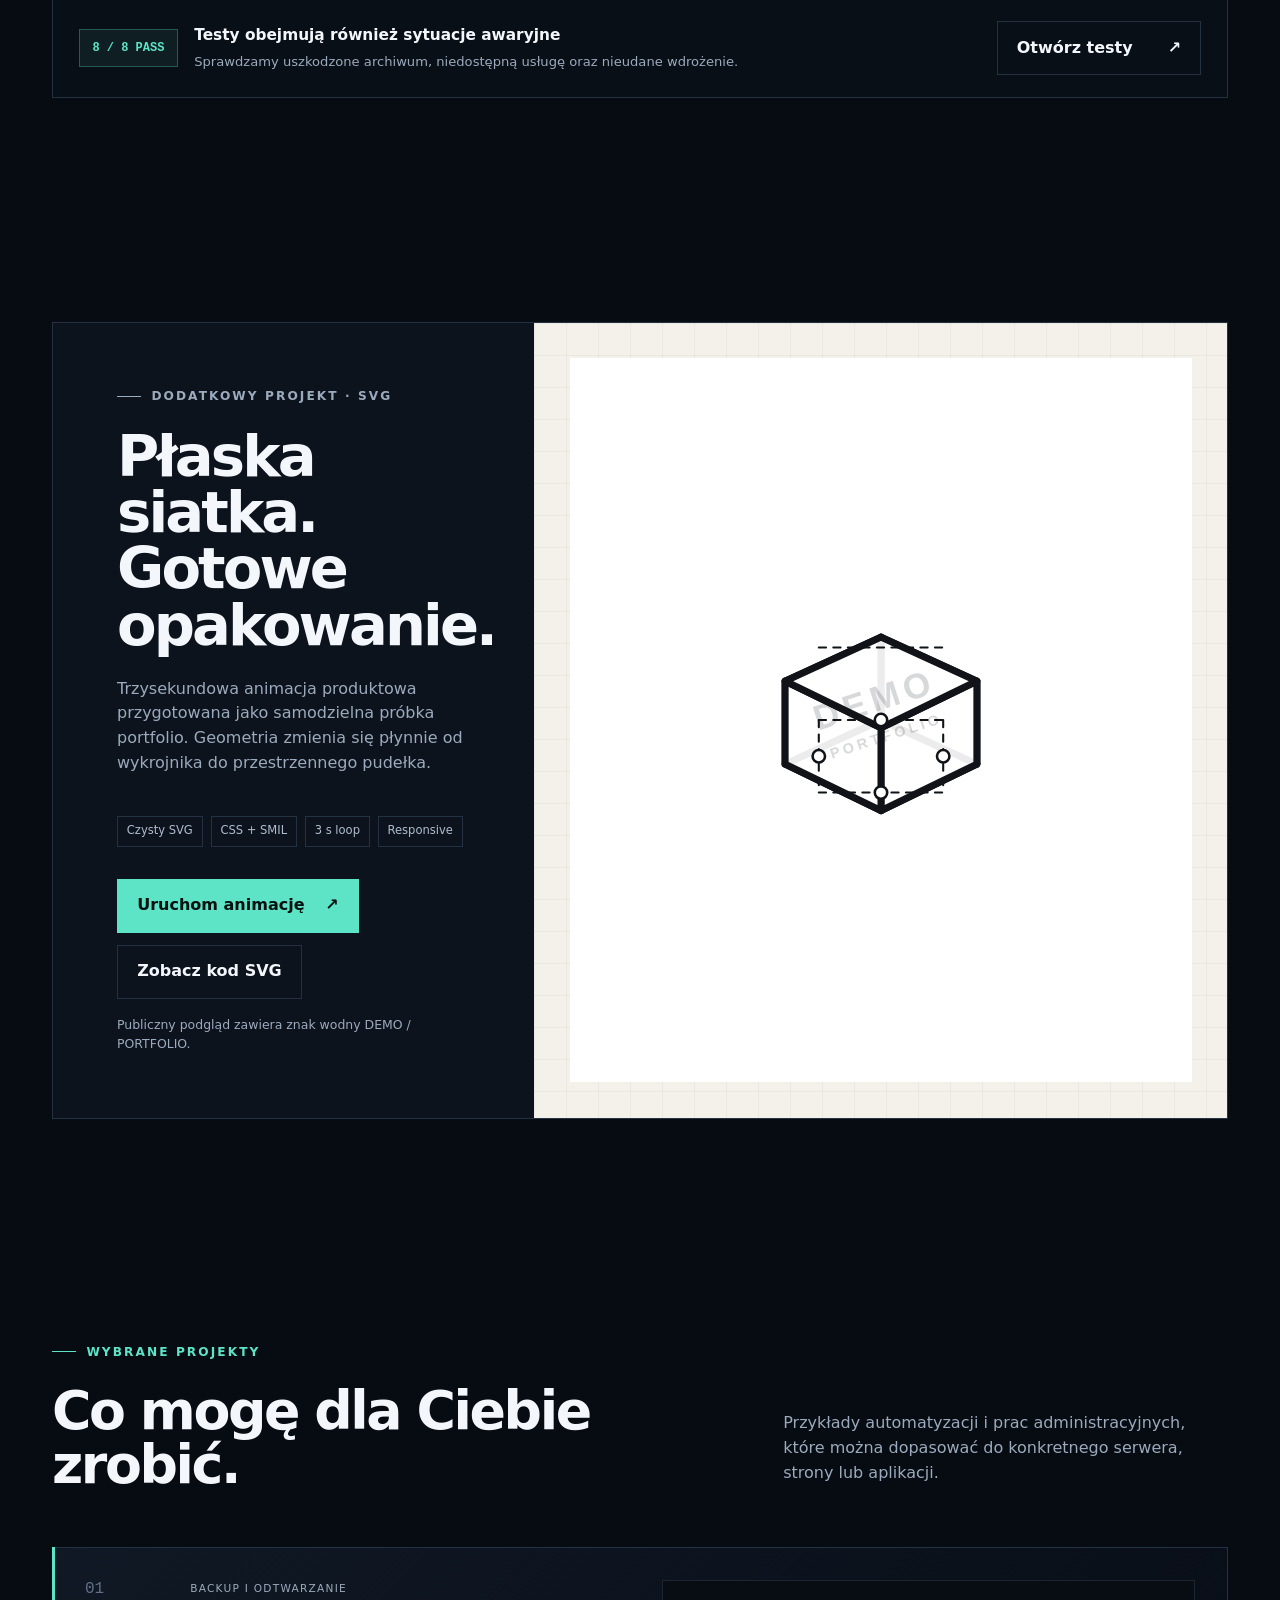
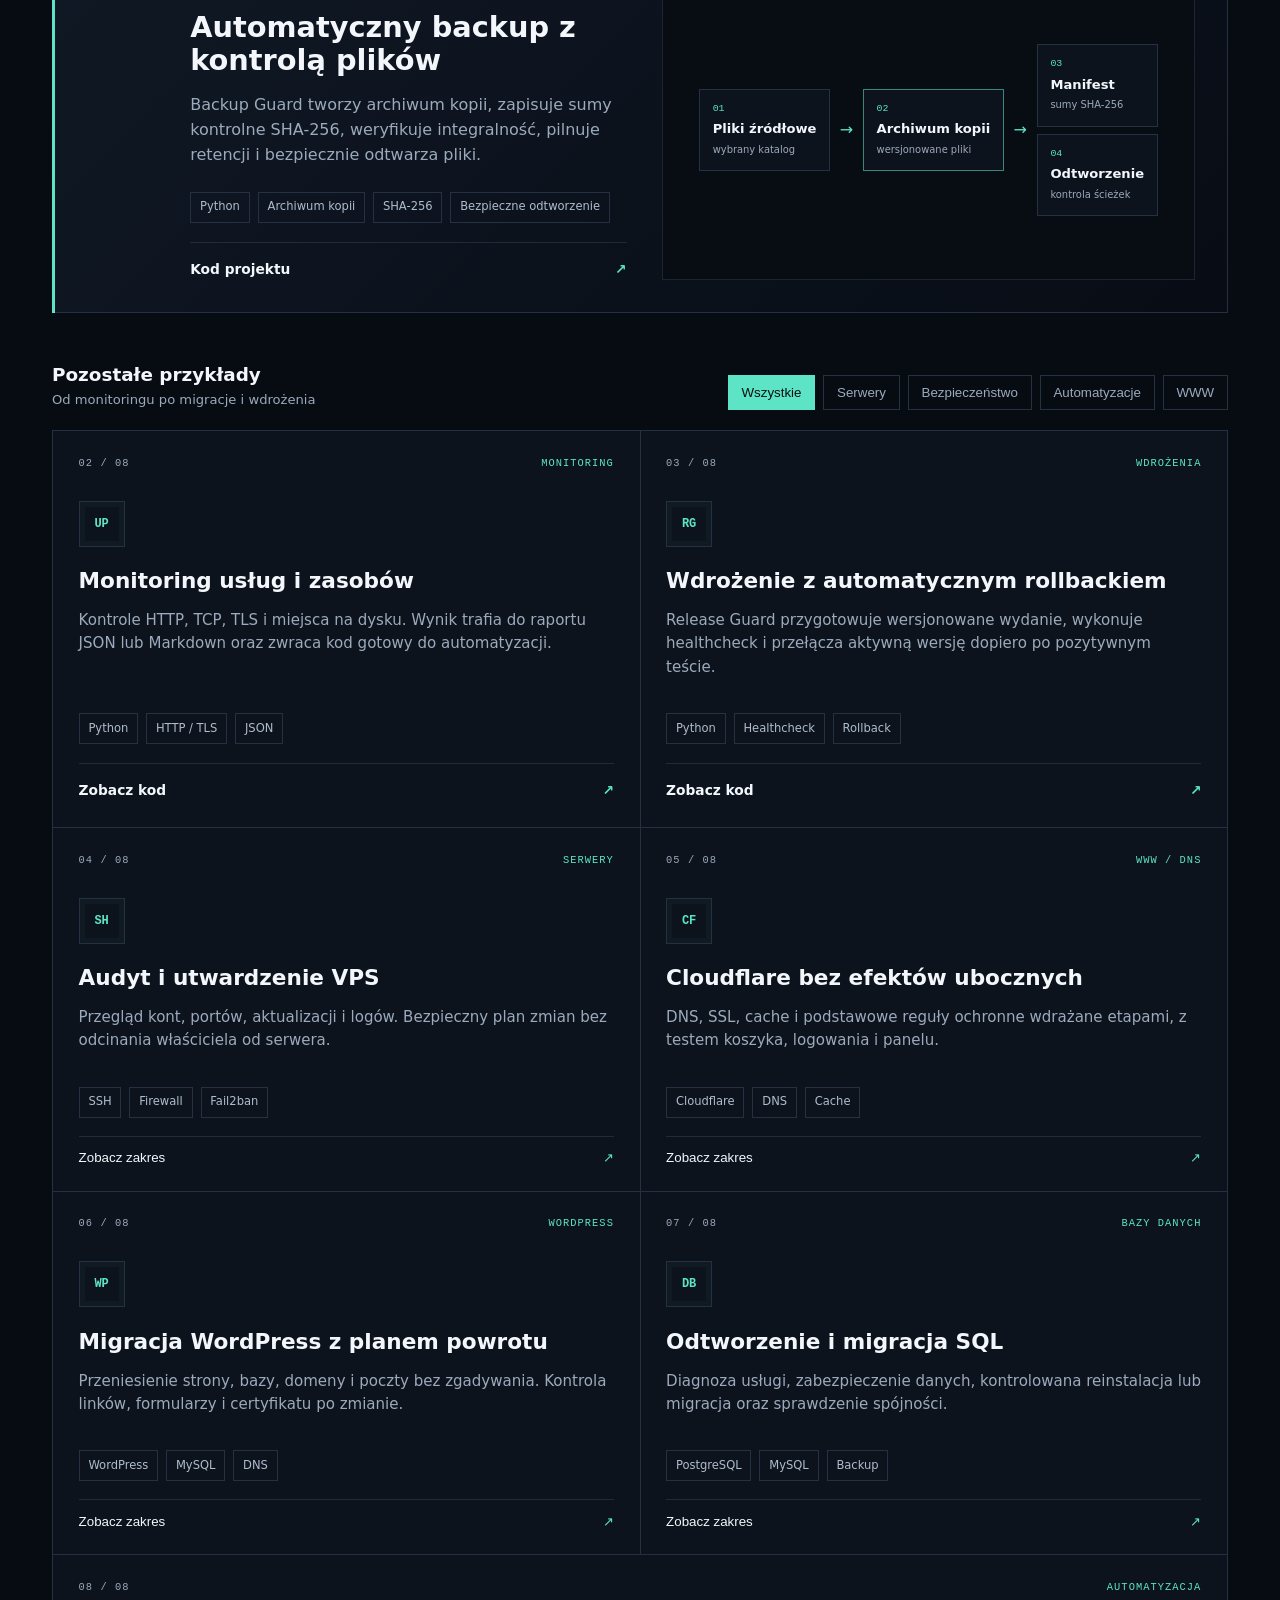
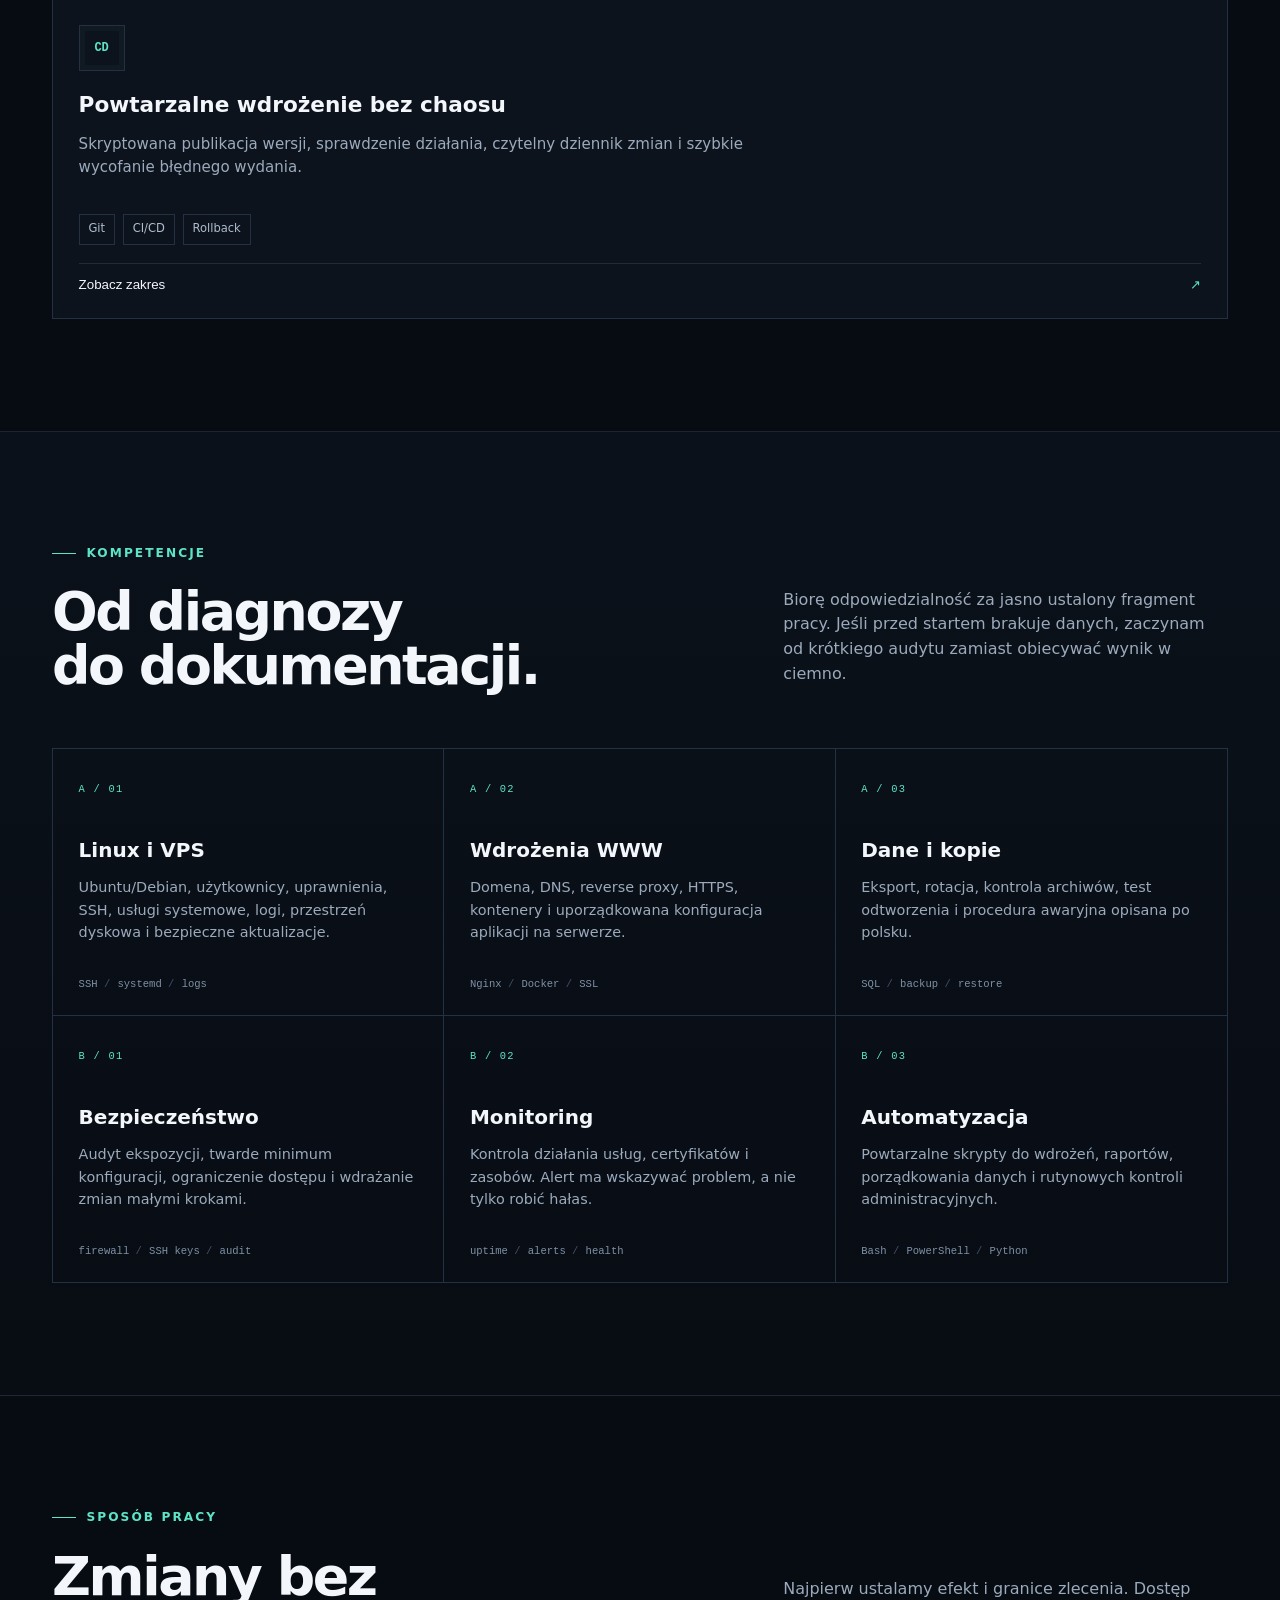
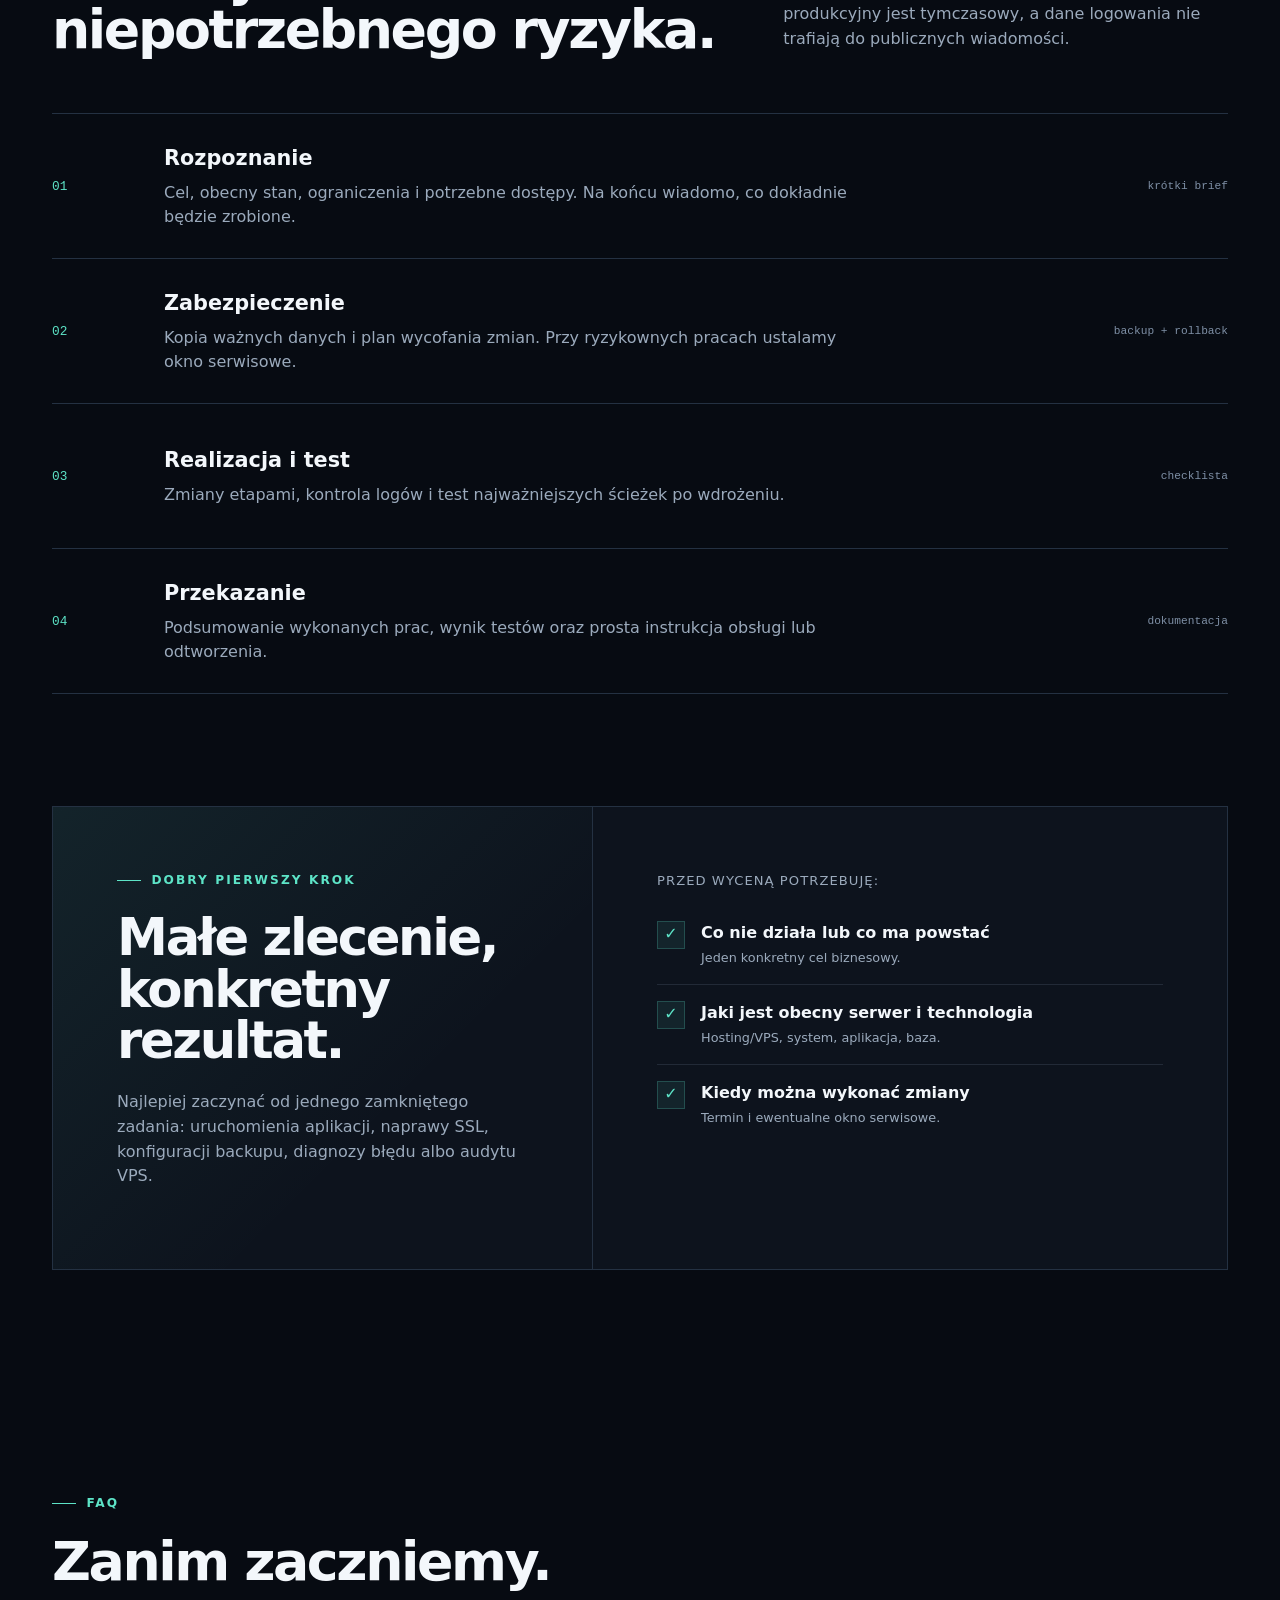
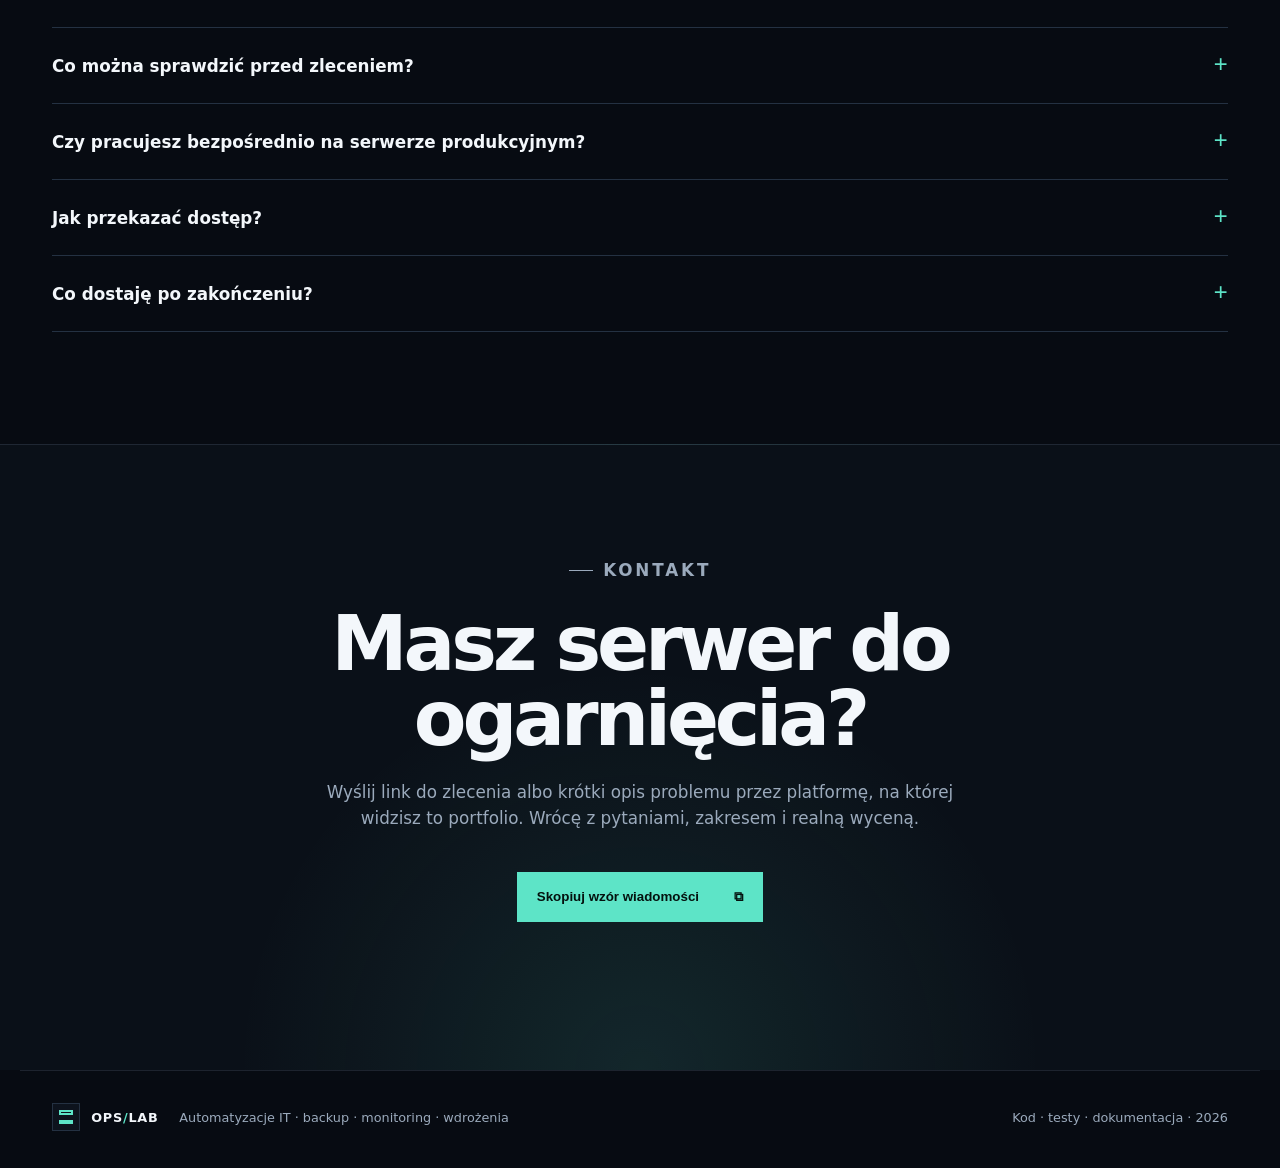
==== commit a45b8d10: "Remove portfolio contact tile" ====
--- a/docs/index.html
+++ b/docs/index.html
@@ -14,7 +14,7 @@
   <meta property="og:description" content="Publiczny kod, dokumentacja i 8/8 testów. Małe narzędzia IT, które można sprawdzić przed zleceniem.">
   <meta property="og:url" content="https://an0th3r.github.io/ops-lab-portfolio/">
   <link rel="icon" type="image/svg+xml" href="data:image/svg+xml,%3Csvg xmlns='http://www.w3.org/2000/svg' viewBox='0 0 64 64'%3E%3Crect width='64' height='64' rx='14' fill='%23070b12'/%3E%3Cpath d='M18 20h28v9H18zm0 15h28v9H18z' fill='none' stroke='%235de4c7' stroke-width='4'/%3E%3Ccircle cx='24' cy='24.5' r='2' fill='%235de4c7'/%3E%3Ccircle cx='24' cy='39.5' r='2' fill='%235de4c7'/%3E%3C/svg%3E">
-  <link rel="stylesheet" href="styles.css?v=20260912-1">
+  <link rel="stylesheet" href="styles.css?v=20260912-2">
 </head>
 <body>
   <a class="skip-link" href="#realizacje">Przejdź do projektów</a>
@@ -239,12 +239,6 @@
           <button class="case-button" type="button" data-case="deployment">Zobacz zakres <span>↗</span></button>
         </article>
 
-        <aside class="project-cta">
-          <span class="lab-label">NOWE ZLECENIE</span>
-          <h3>Masz podobny problem?</h3>
-          <p>Wyślij krótki opis obecnego środowiska i oczekiwanego rezultatu. Dostaniesz konkretny zakres oraz wycenę przed rozpoczęciem pracy.</p>
-          <a class="button button-primary" href="#kontakt">Przejdź do kontaktu <span>↘</span></a>
-        </aside>
       </div>
     </section>
 
--- a/docs/styles.css
+++ b/docs/styles.css
@@ -148,10 +148,8 @@
 .project-card h3 { margin-bottom: .7rem; font-size: 1.35rem; }
 .project-card > p { color: var(--muted); font-size: .94rem; }
 .project-card .tag-list { margin-top: auto; padding-top: 1.2rem; }
-.project-cta { min-height: 355px; padding: clamp(2rem, 5vw, 4rem); display: flex; flex-direction: column; align-items: flex-start; justify-content: center; background: radial-gradient(circle at 100% 0%, rgba(93,228,199,.18), transparent 48%), #101b28; }
-.project-cta h3 { margin: 1.2rem 0 .8rem; font-size: clamp(1.8rem, 3vw, 3rem); line-height: 1; letter-spacing: -.04em; }
-.project-cta p { max-width: 560px; color: #b6c3d2; }
-.project-cta .button { margin-top: 1.25rem; }
+.project-card:last-child { grid-column: 1 / -1; }
+.project-card:last-child > p { max-width: 720px; }
 .case-button { margin-top: 1.1rem; padding: .85rem 0 0; display: flex; align-items: center; justify-content: space-between; border: 0; border-top: 1px solid var(--line-soft); background: transparent; color: var(--text); font: 700 .85rem inherit; text-align: left; cursor: pointer; }
 .case-button span { color: var(--accent); }
 .case-button:hover, .case-button:focus-visible { color: var(--accent); }
@@ -266,7 +264,7 @@
   .test-proof, .test-proof > div { align-items: flex-start; grid-template-columns: 1fr; flex-direction: column; }
   .test-proof p { grid-column: 1; }
   .test-status { grid-row: auto; }
-  .project-card, .project-cta { min-height: 330px; }
+  .project-card { min-height: 330px; }
   .motion-section { padding-top: 2rem; }
   .motion-copy { padding: 2rem 1.25rem; }
   .motion-stage { min-height: 360px; padding: .5rem; }
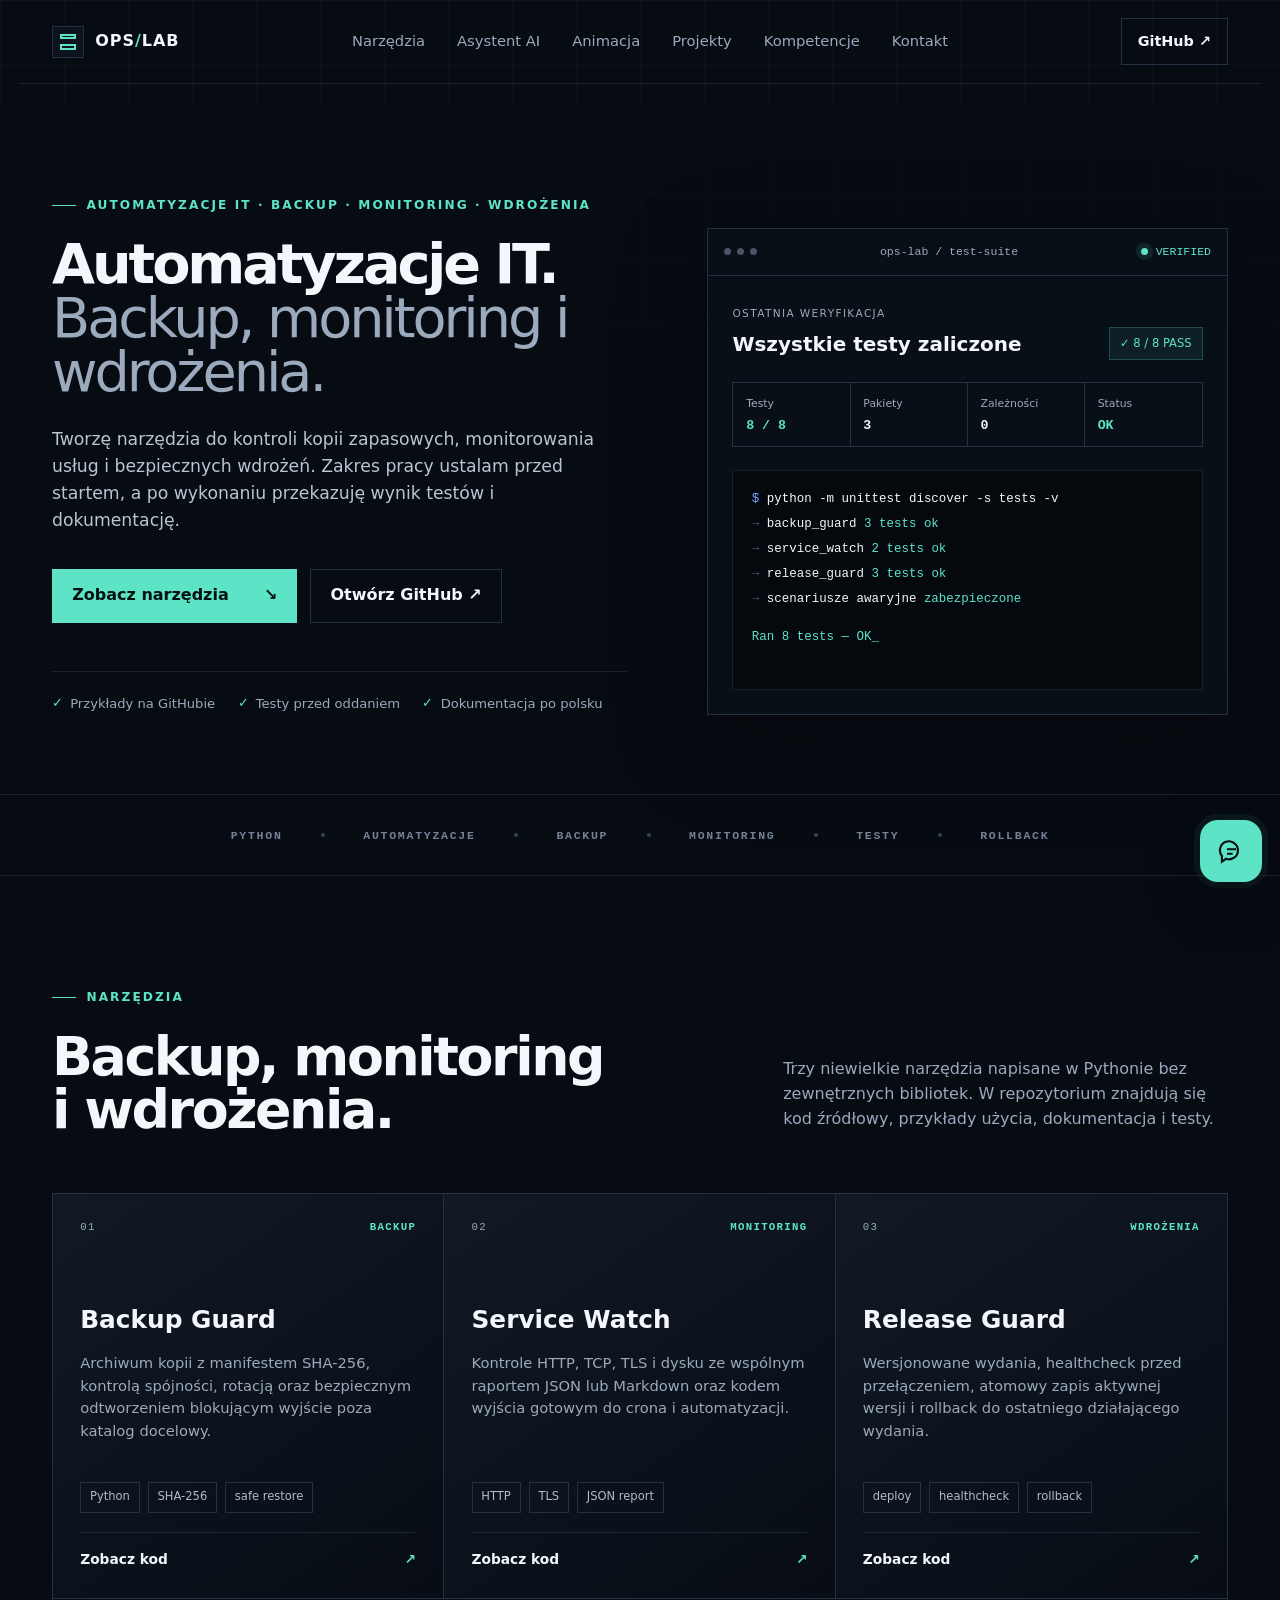
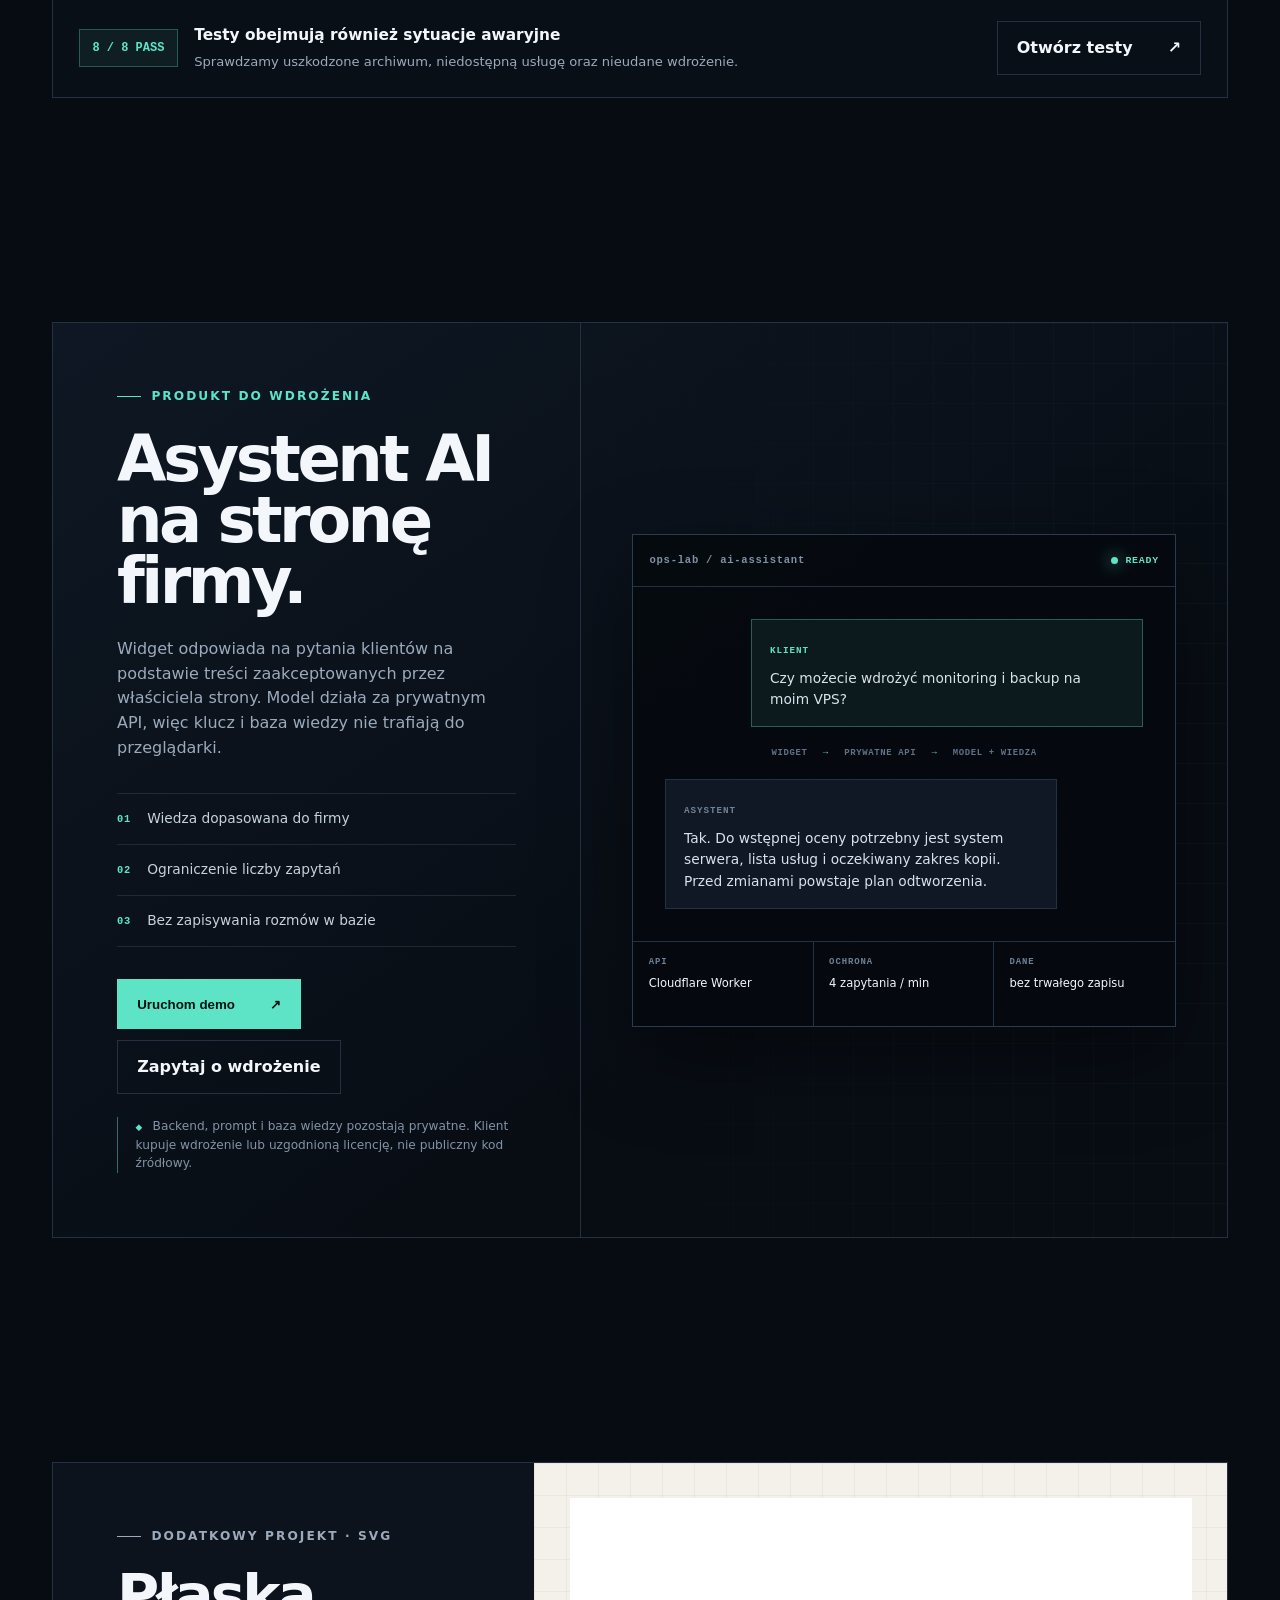
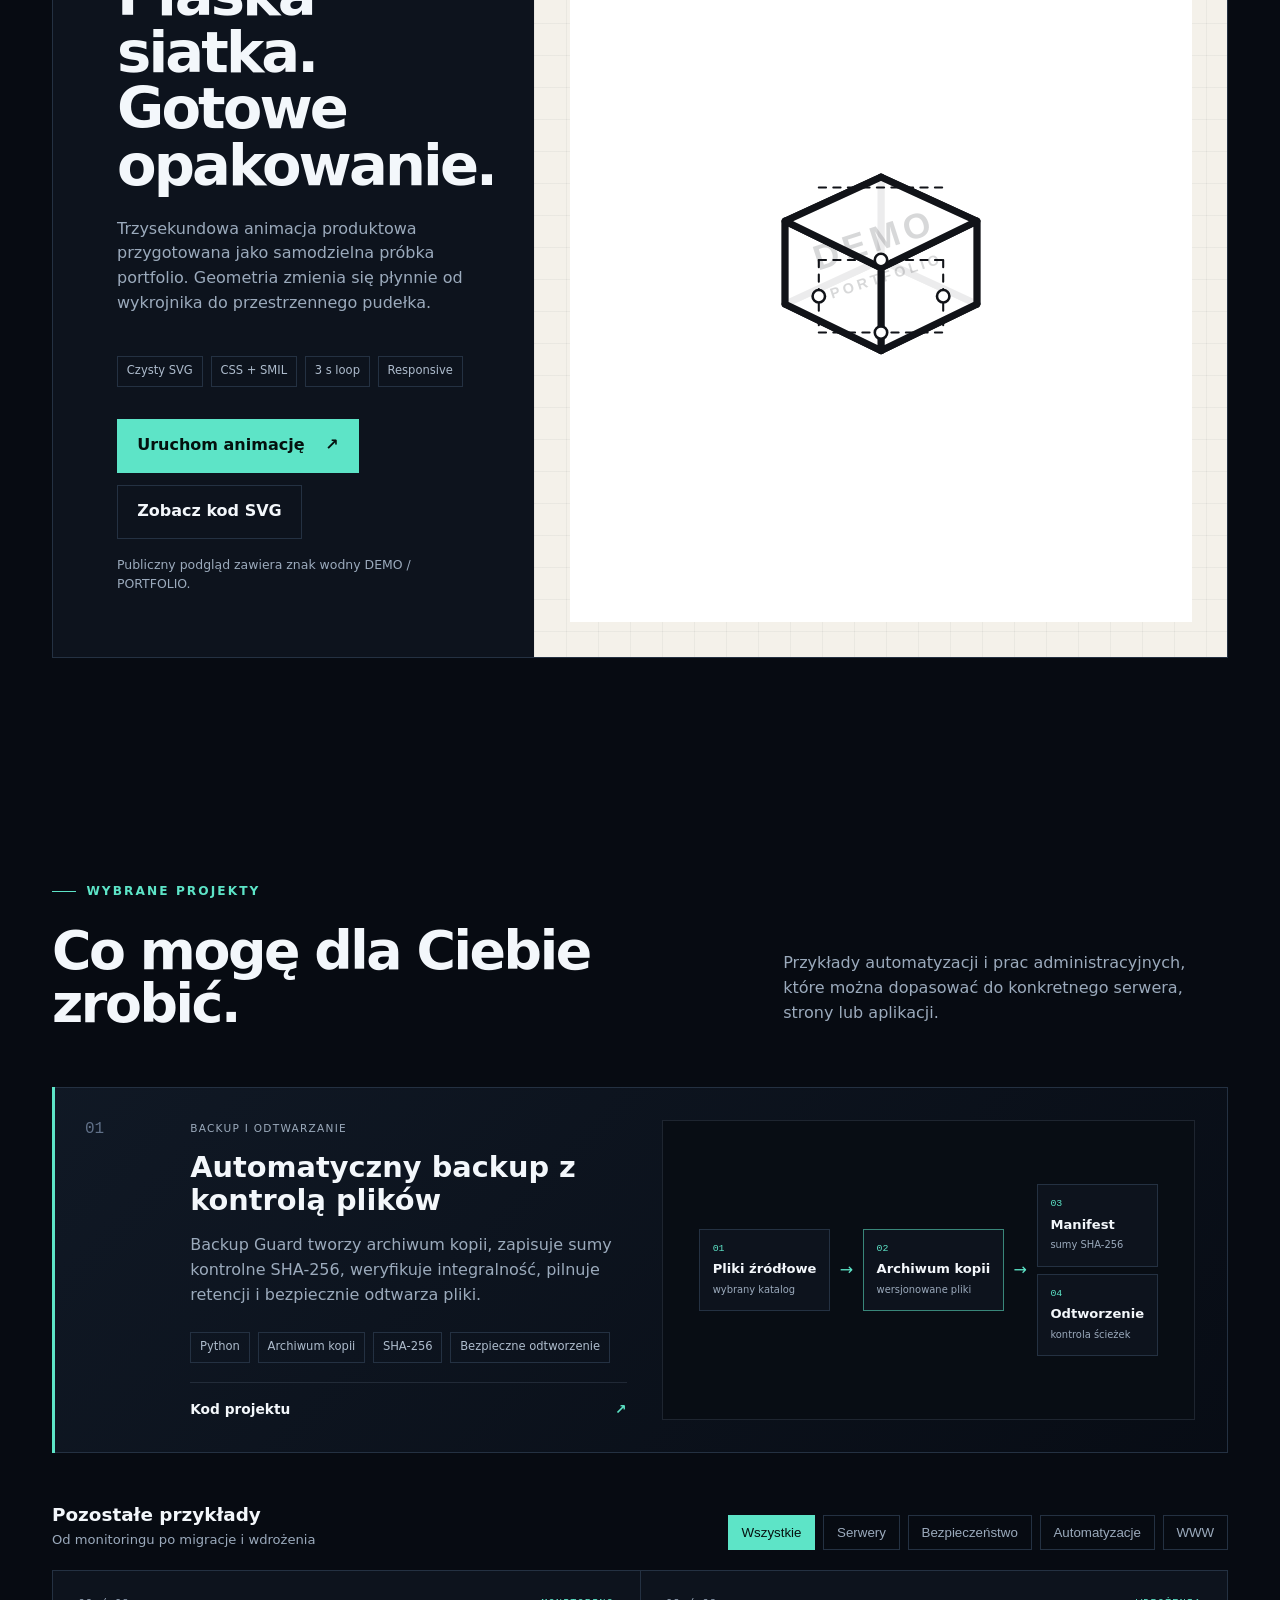
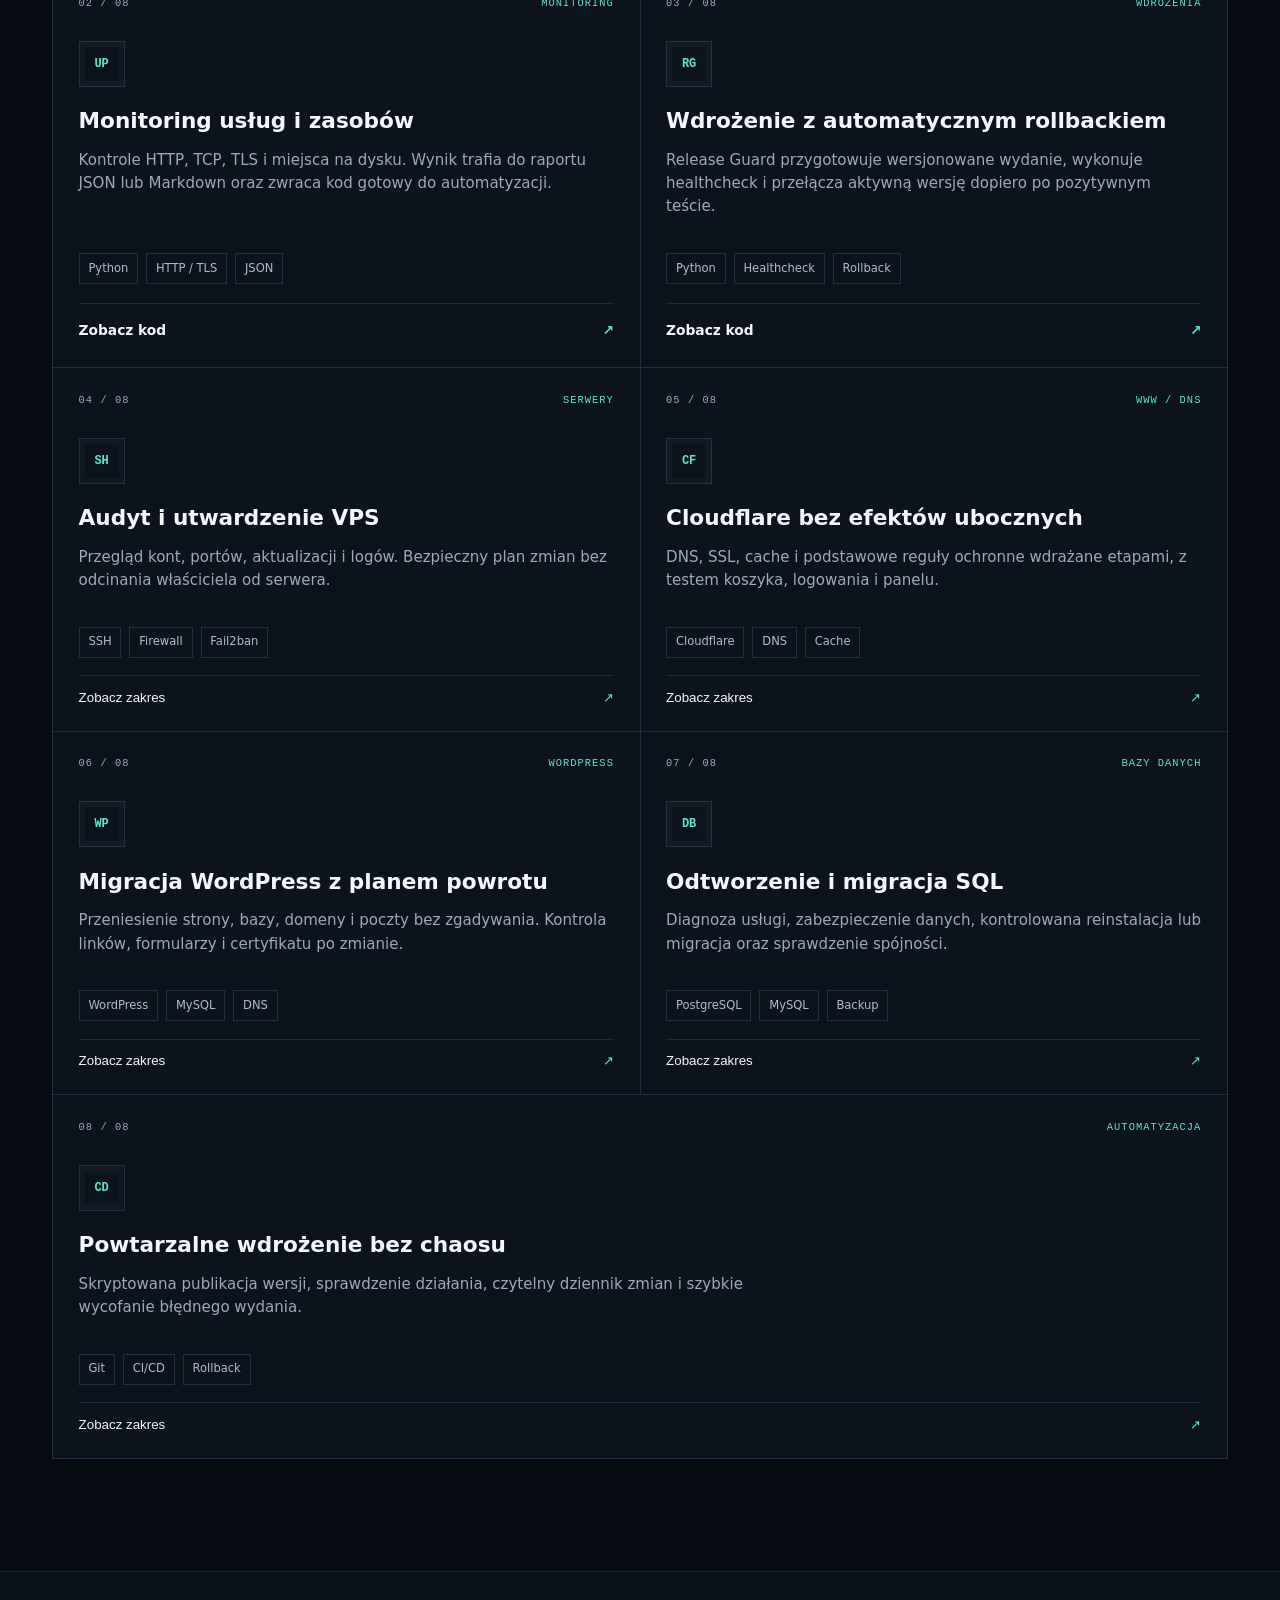
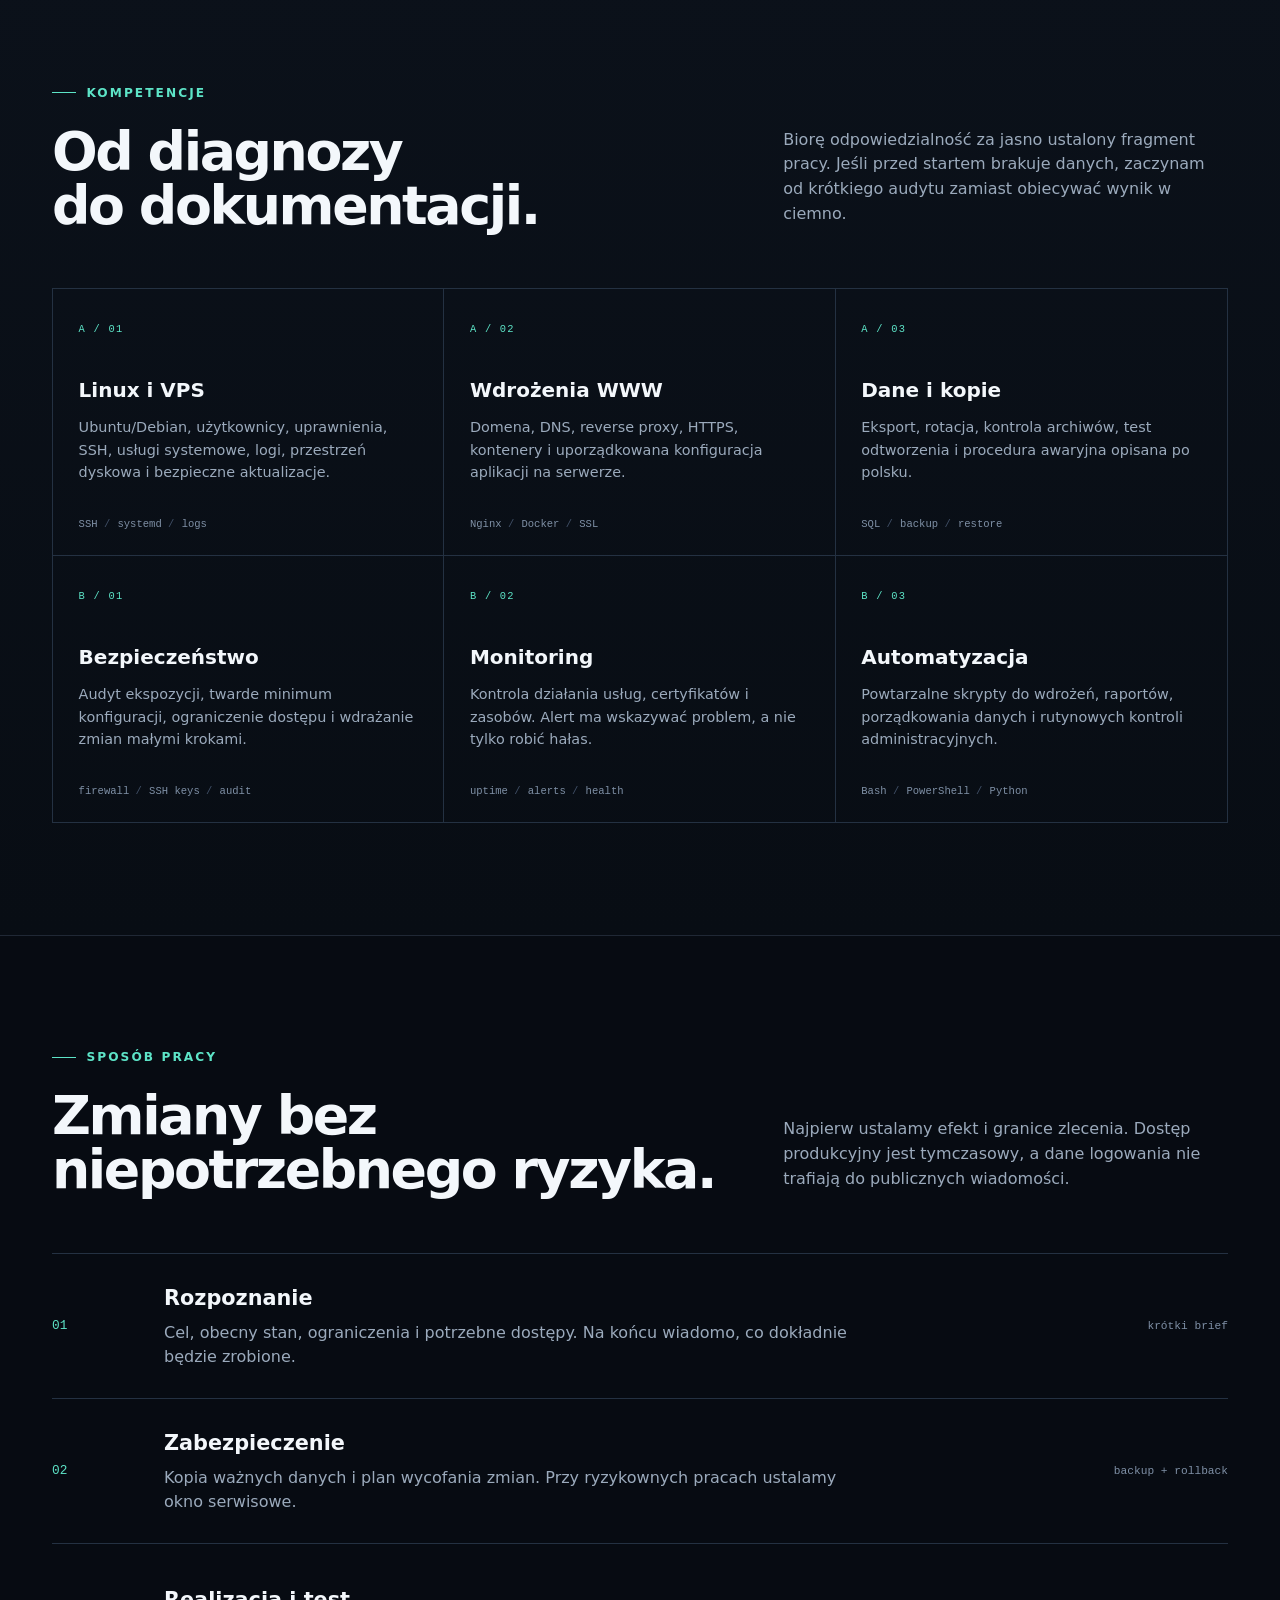
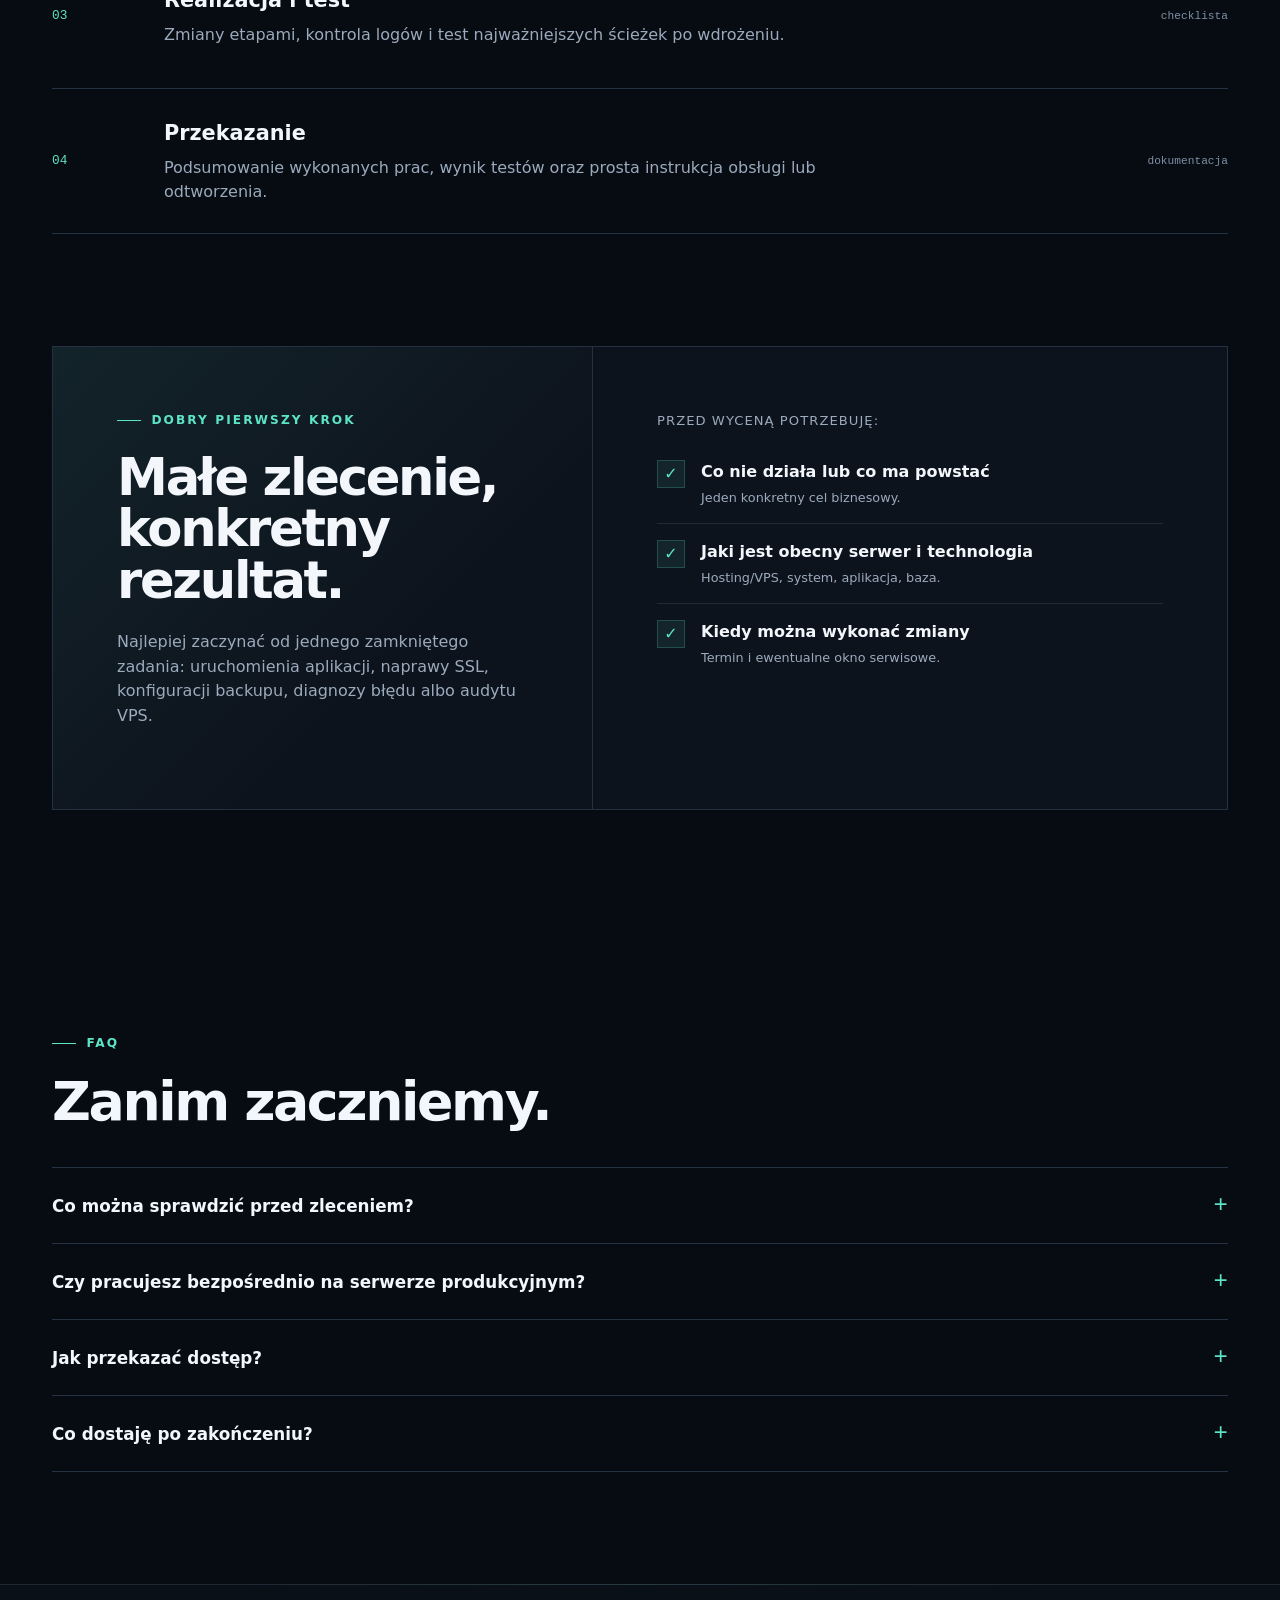
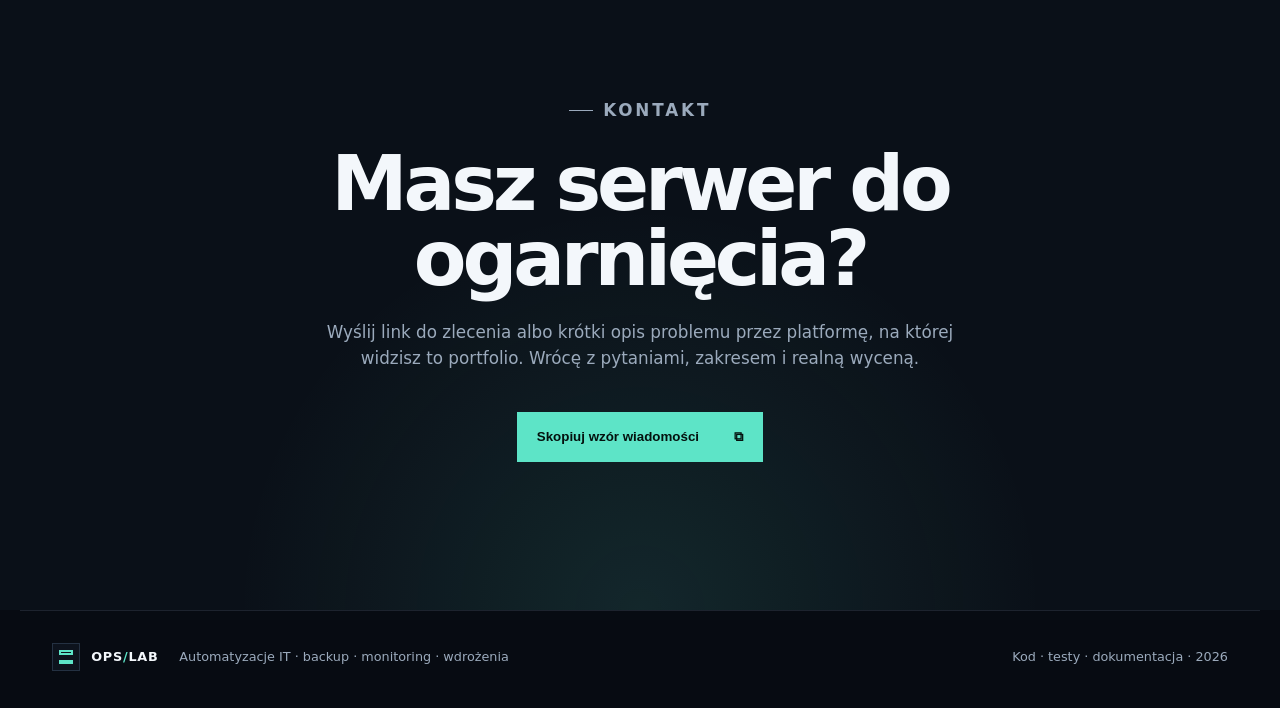
==== commit d56b98c9: "Add protected AI assistant demo to portfolio" ====
--- a/docs/index.html
+++ b/docs/index.html
@@ -3,15 +3,15 @@
 <head>
   <meta charset="utf-8">
   <meta name="viewport" content="width=device-width, initial-scale=1">
-  <title>OPS/LAB — automatyzacje IT, backup i monitoring</title>
-  <meta name="description" content="Sprawdzalne automatyzacje IT: backup z kontrolą SHA-256, monitoring usług i bezpieczne wdrożenia z rollbackiem. Publiczny kod i 8/8 testów.">
+  <title>OPS/LAB — automatyzacje IT, backup, monitoring i AI</title>
+  <meta name="description" content="Sprawdzalne automatyzacje IT: backup, monitoring, bezpieczne wdrożenia i asystent AI dla strony firmy. Publiczny kod i testy.">
   <meta name="robots" content="index,follow">
   <meta name="theme-color" content="#070b12">
   <link rel="canonical" href="https://an0th3r.github.io/ops-lab-portfolio/">
   <meta property="og:type" content="website">
   <meta property="og:locale" content="pl_PL">
-  <meta property="og:title" content="OPS/LAB — automatyzacje IT, backup i monitoring">
-  <meta property="og:description" content="Publiczny kod, dokumentacja i 8/8 testów. Małe narzędzia IT, które można sprawdzić przed zleceniem.">
+  <meta property="og:title" content="OPS/LAB — automatyzacje IT, backup, monitoring i AI">
+  <meta property="og:description" content="Publiczny kod, dokumentacja i testy. Automatyzacje IT oraz asystent AI, które można sprawdzić przed zleceniem.">
   <meta property="og:url" content="https://an0th3r.github.io/ops-lab-portfolio/">
   <link rel="icon" type="image/svg+xml" href="data:image/svg+xml,%3Csvg xmlns='http://www.w3.org/2000/svg' viewBox='0 0 64 64'%3E%3Crect width='64' height='64' rx='14' fill='%23070b12'/%3E%3Cpath d='M18 20h28v9H18zm0 15h28v9H18z' fill='none' stroke='%235de4c7' stroke-width='4'/%3E%3Ccircle cx='24' cy='24.5' r='2' fill='%235de4c7'/%3E%3Ccircle cx='24' cy='39.5' r='2' fill='%235de4c7'/%3E%3C/svg%3E">
   <link rel="stylesheet" href="styles.css?v=20260912-2">
@@ -25,6 +25,7 @@
     </a>
     <nav aria-label="Główna nawigacja">
       <a href="#kod">Narzędzia</a>
+      <a href="#asystent-ai">Asystent AI</a>
       <a href="#animacja">Animacja</a>
       <a href="#realizacje">Projekty</a>
       <a href="#kompetencje">Kompetencje</a>
@@ -117,6 +118,35 @@
       <div class="test-proof">
         <div><span class="test-status">8 / 8 PASS</span><strong>Testy obejmują również sytuacje awaryjne</strong><p>Sprawdzamy uszkodzone archiwum, niedostępną usługę oraz nieudane wdrożenie.</p></div>
         <a class="button button-ghost" href="https://github.com/An0th3r/ops-lab-portfolio/tree/main/tests" data-repo-path="tree/main/tests">Otwórz testy <span>↗</span></a>
+      </div>
+    </section>
+
+    <section class="section ai-product-section" id="asystent-ai" aria-labelledby="ai-title">
+      <div class="ai-product">
+        <div class="ai-product-copy">
+          <p class="eyebrow"><span></span> PRODUKT DO WDROŻENIA</p>
+          <h2 id="ai-title">Asystent AI<br>na stronę firmy.</h2>
+          <p>Widget odpowiada na pytania klientów na podstawie treści zaakceptowanych przez właściciela strony. Model działa za prywatnym API, więc klucz i baza wiedzy nie trafiają do przeglądarki.</p>
+          <ul class="ai-checks">
+            <li><span>01</span> Wiedza dopasowana do firmy</li>
+            <li><span>02</span> Ograniczenie liczby zapytań</li>
+            <li><span>03</span> Bez zapisywania rozmów w bazie</li>
+          </ul>
+          <div class="ai-product-actions">
+            <button class="button button-primary" type="button" data-open-ai-assistant>Uruchom demo <span aria-hidden="true">↗</span></button>
+            <a class="button button-ghost" href="#kontakt">Zapytaj o wdrożenie</a>
+          </div>
+          <p class="ai-code-note"><span aria-hidden="true">◆</span> Backend, prompt i baza wiedzy pozostają prywatne. Klient kupuje wdrożenie lub uzgodnioną licencję, nie publiczny kod źródłowy.</p>
+        </div>
+        <div class="ai-product-visual" aria-label="Schemat działania asystenta AI">
+          <div class="ai-terminal-head"><span>ops-lab / ai-assistant</span><strong><i></i> READY</strong></div>
+          <div class="ai-conversation">
+            <div class="ai-message ai-message-user"><small>KLIENT</small><p>Czy możecie wdrożyć monitoring i backup na moim VPS?</p></div>
+            <div class="ai-route" aria-hidden="true"><span>WIDGET</span><i>→</i><span>PRYWATNE API</span><i>→</i><span>MODEL + WIEDZA</span></div>
+            <div class="ai-message ai-message-bot"><small>ASYSTENT</small><p>Tak. Do wstępnej oceny potrzebny jest system serwera, lista usług i oczekiwany zakres kopii. Przed zmianami powstaje plan odtworzenia.</p></div>
+          </div>
+          <dl class="ai-metrics"><div><dt>API</dt><dd>Cloudflare Worker</dd></div><div><dt>OCHRONA</dt><dd>4 zapytania / min</dd></div><div><dt>DANE</dt><dd>bez trwałego zapisu</dd></div></dl>
+        </div>
       </div>
     </section>
 
@@ -312,6 +342,7 @@
   </dialog>
 
   <footer><div><a class="brand" href="#top"><span class="brand-mark" aria-hidden="true"><i></i><i></i></span><span>OPS<span>/</span>LAB</span></a><p>Automatyzacje IT · backup · monitoring · wdrożenia</p></div><p>Kod · testy · dokumentacja · 2026</p></footer>
-  <script src="script.js"></script>
+  <script src="script.js?v=20260912-3"></script>
+  <script src="ai-assistant-widget.min.js?v=20260912-1" data-brand="OPS/LAB" data-accent="#5de4c7" defer></script>
 </body>
 </html>
--- a/docs/styles.css
+++ b/docs/styles.css
@@ -95,6 +95,37 @@
 .test-proof p { grid-column: 2; margin: .25rem 0 0; color: var(--muted); font-size: .82rem; }
 .test-status { grid-row: 1 / span 2; padding: .7rem .8rem; border: 1px solid rgba(93,228,199,.3); background: rgba(93,228,199,.07); color: var(--accent); font: 800 .75rem ui-monospace, SFMono-Regular, Menlo, monospace; white-space: nowrap; }
 
+.ai-product-section { padding-top: 4rem; padding-bottom: 4rem; }
+.ai-product { position: relative; display: grid; grid-template-columns: .9fr 1.1fr; min-height: 650px; overflow: hidden; border: 1px solid var(--line); background: linear-gradient(145deg, #0e1723, #080d14 68%); }
+.ai-product::before { content: ""; position: absolute; inset: 0; pointer-events: none; background-image: linear-gradient(rgba(93,228,199,.035) 1px, transparent 1px), linear-gradient(90deg, rgba(93,228,199,.035) 1px, transparent 1px); background-size: 40px 40px; mask-image: linear-gradient(90deg, transparent 35%, #000); }
+.ai-product-copy { position: relative; z-index: 1; padding: clamp(2rem, 5vw, 4.4rem); border-right: 1px solid var(--line); }
+.ai-product-copy h2 { margin-bottom: 1.5rem; font-size: clamp(2.8rem, 5vw, 5rem); line-height: .96; letter-spacing: -.055em; }
+.ai-product-copy > p:not(.eyebrow, .ai-code-note) { max-width: 610px; color: var(--muted); font-size: 1rem; }
+.ai-checks { margin: 2rem 0 0; padding: 0; border-top: 1px solid var(--line-soft); list-style: none; }
+.ai-checks li { padding: .9rem 0; display: flex; align-items: center; gap: 1rem; border-bottom: 1px solid var(--line-soft); color: #c6d1dd; font-size: .86rem; }
+.ai-checks span { color: var(--accent); font: 700 .65rem ui-monospace, SFMono-Regular, Menlo, monospace; letter-spacing: .08em; }
+.ai-product-actions { margin-top: 2rem; display: flex; flex-wrap: wrap; gap: .7rem; }
+.ai-product-actions .button { cursor: pointer; }
+.ai-code-note { margin: 1.4rem 0 0; padding-left: 1.1rem; border-left: 1px solid rgba(93,228,199,.45); color: #8393a7; font-size: .76rem; line-height: 1.55; }
+.ai-code-note span { margin-right: .4rem; color: var(--accent); font-size: .55rem; }
+.ai-product-visual { position: relative; z-index: 1; align-self: center; margin: clamp(1.5rem, 4vw, 3.5rem); border: 1px solid #2a3a4f; background: rgba(5,9,15,.91); box-shadow: 0 30px 80px rgba(0,0,0,.38); }
+.ai-terminal-head { min-height: 52px; padding: 0 1rem; display: flex; align-items: center; justify-content: space-between; border-bottom: 1px solid var(--line); color: #8090a5; font: 700 .66rem ui-monospace, SFMono-Regular, Menlo, monospace; letter-spacing: .07em; }
+.ai-terminal-head strong { display: flex; align-items: center; gap: .45rem; color: var(--accent); font-size: .62rem; }
+.ai-terminal-head i { width: 7px; height: 7px; border-radius: 50%; background: var(--accent); box-shadow: 0 0 16px var(--accent); }
+.ai-conversation { padding: clamp(1.3rem, 3vw, 2rem); }
+.ai-message { width: 82%; padding: 1rem 1.1rem; border: 1px solid var(--line); background: #0f1824; }
+.ai-message small { color: #708197; font: 700 .58rem ui-monospace, SFMono-Regular, Menlo, monospace; letter-spacing: .1em; }
+.ai-message p { margin: .45rem 0 0; color: #d9e2ec; font-size: .86rem; line-height: 1.55; }
+.ai-message-user { margin-left: auto; border-color: rgba(93,228,199,.34); background: rgba(93,228,199,.075); }
+.ai-message-user small { color: var(--accent); }
+.ai-route { margin: 1.3rem 0; display: flex; align-items: center; justify-content: center; gap: clamp(.45rem, 1.2vw, 1rem); color: #607188; font: 700 .56rem ui-monospace, SFMono-Regular, Menlo, monospace; letter-spacing: .07em; }
+.ai-route i { color: var(--accent); font-style: normal; }
+.ai-metrics { margin: 0; display: grid; grid-template-columns: repeat(3, 1fr); border-top: 1px solid var(--line); }
+.ai-metrics div { min-height: 84px; padding: .95rem; border-right: 1px solid var(--line); }
+.ai-metrics div:last-child { border-right: 0; }
+.ai-metrics dt { margin-bottom: .5rem; color: #6f8095; font: 700 .56rem ui-monospace, SFMono-Regular, Menlo, monospace; letter-spacing: .1em; }
+.ai-metrics dd { margin: 0; color: var(--text); font-size: .72rem; line-height: 1.4; }
+
 .motion-section { padding-top: 3rem; }
 .motion-layout { display: grid; grid-template-columns: minmax(340px, .82fr) minmax(0, 1.18fr); border: 1px solid var(--line); background: var(--surface); overflow: hidden; }
 .motion-copy { padding: clamp(2rem, 5vw, 4rem); display: flex; flex-direction: column; justify-content: center; }
@@ -234,6 +265,8 @@
   .architecture { grid-column: 2; }
   .skill-matrix { grid-template-columns: repeat(2, 1fr); }
   .motion-layout { grid-template-columns: 1fr; }
+  .ai-product { grid-template-columns: 1fr; }
+  .ai-product-copy { border-right: 0; border-bottom: 1px solid var(--line); }
   .motion-stage { min-height: 500px; }
   .motion-stage object { min-height: 440px; }
   .code-grid { grid-template-columns: 1fr; }
@@ -253,6 +286,16 @@
   .metric-grid div:nth-child(2) { border-right: 0; }
   .metric-grid div:nth-child(-n+2) { border-bottom: 1px solid var(--line); }
   .proof-strip { justify-content: flex-start; }
+  .ai-product-section { padding-top: 2rem; padding-bottom: 2rem; }
+  .ai-product-copy { padding: 1.4rem; }
+  .ai-product-copy h2 { font-size: clamp(2.5rem, 14vw, 4rem); }
+  .ai-product-visual { margin: .8rem; }
+  .ai-route { align-items: flex-start; flex-direction: column; }
+  .ai-route i { transform: rotate(90deg); }
+  .ai-message { width: 100%; }
+  .ai-metrics { grid-template-columns: 1fr; }
+  .ai-metrics div { min-height: auto; border-right: 0; border-bottom: 1px solid var(--line); }
+  .ai-metrics div:last-child { border-bottom: 0; }
   .featured-project { grid-template-columns: 1fr; padding: 1.25rem; }
   .project-number, .architecture { grid-column: 1; }
   .architecture { align-items: stretch; flex-direction: column; }
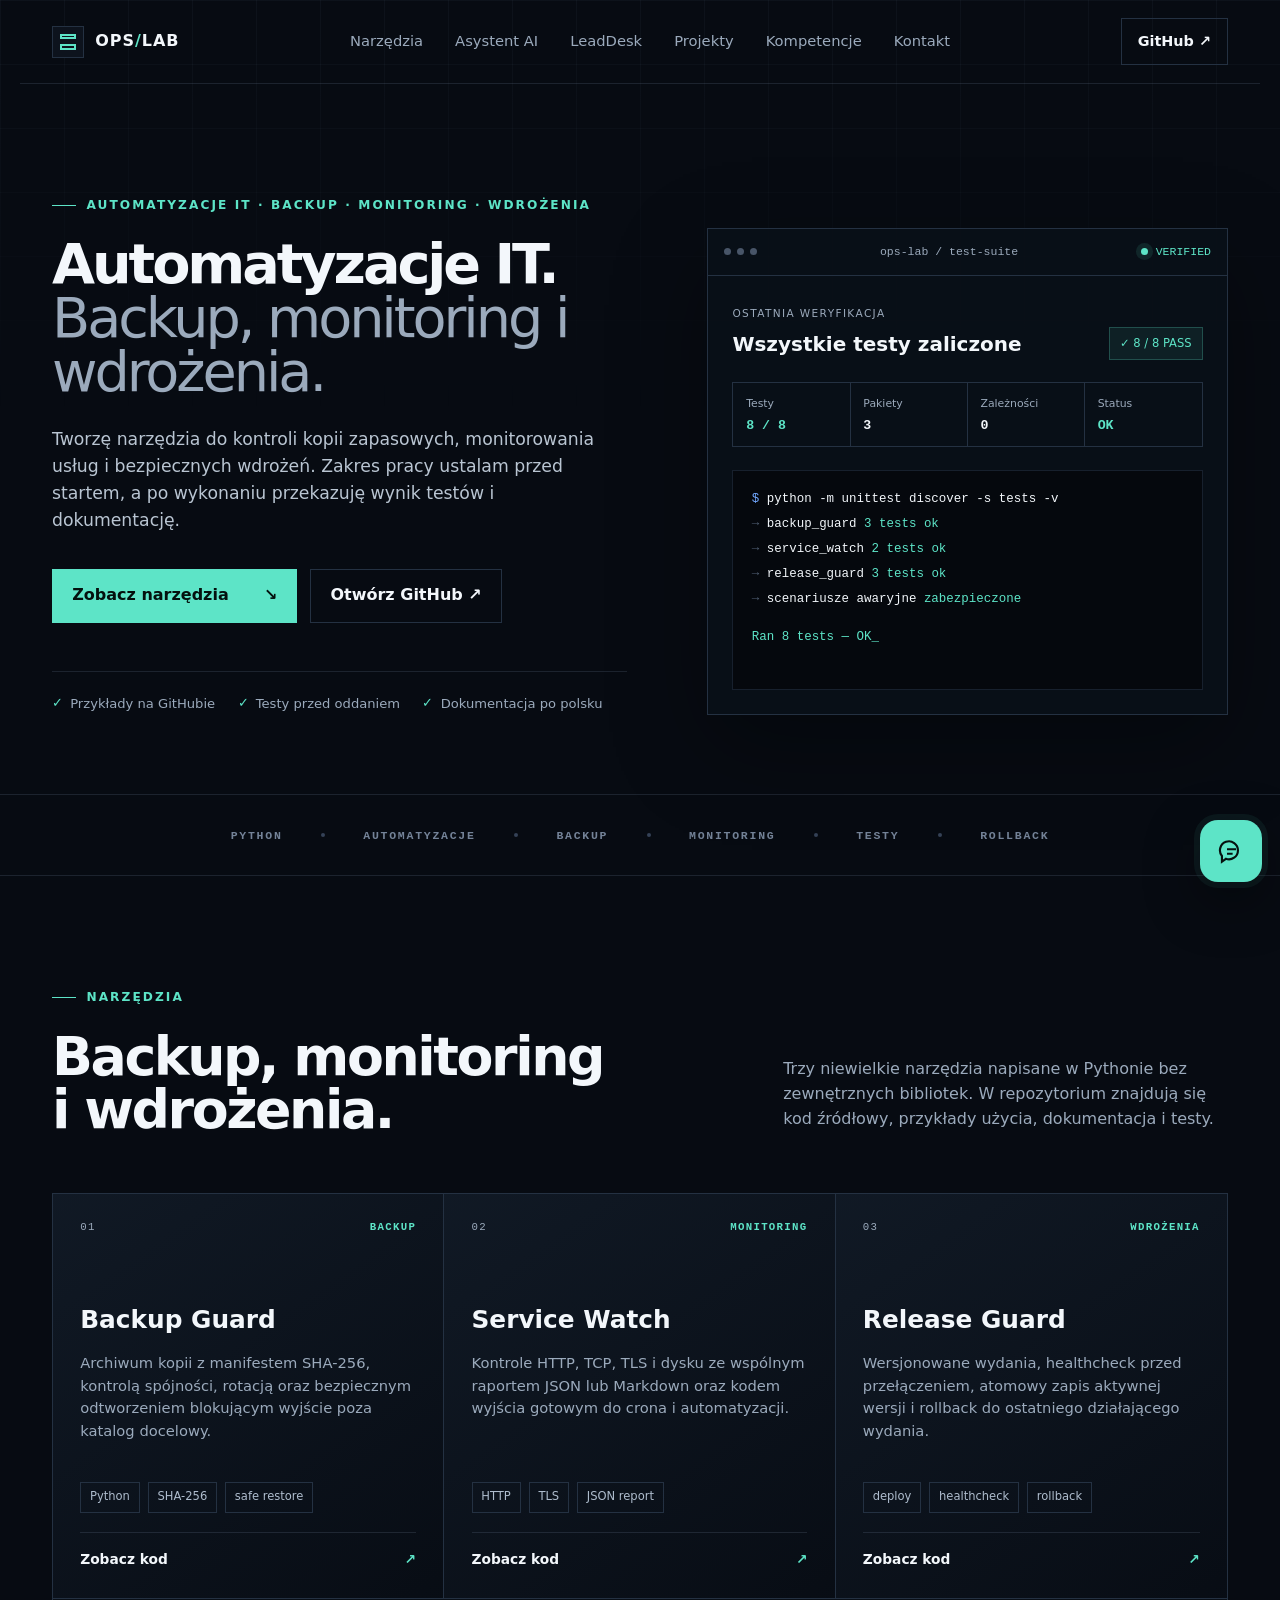
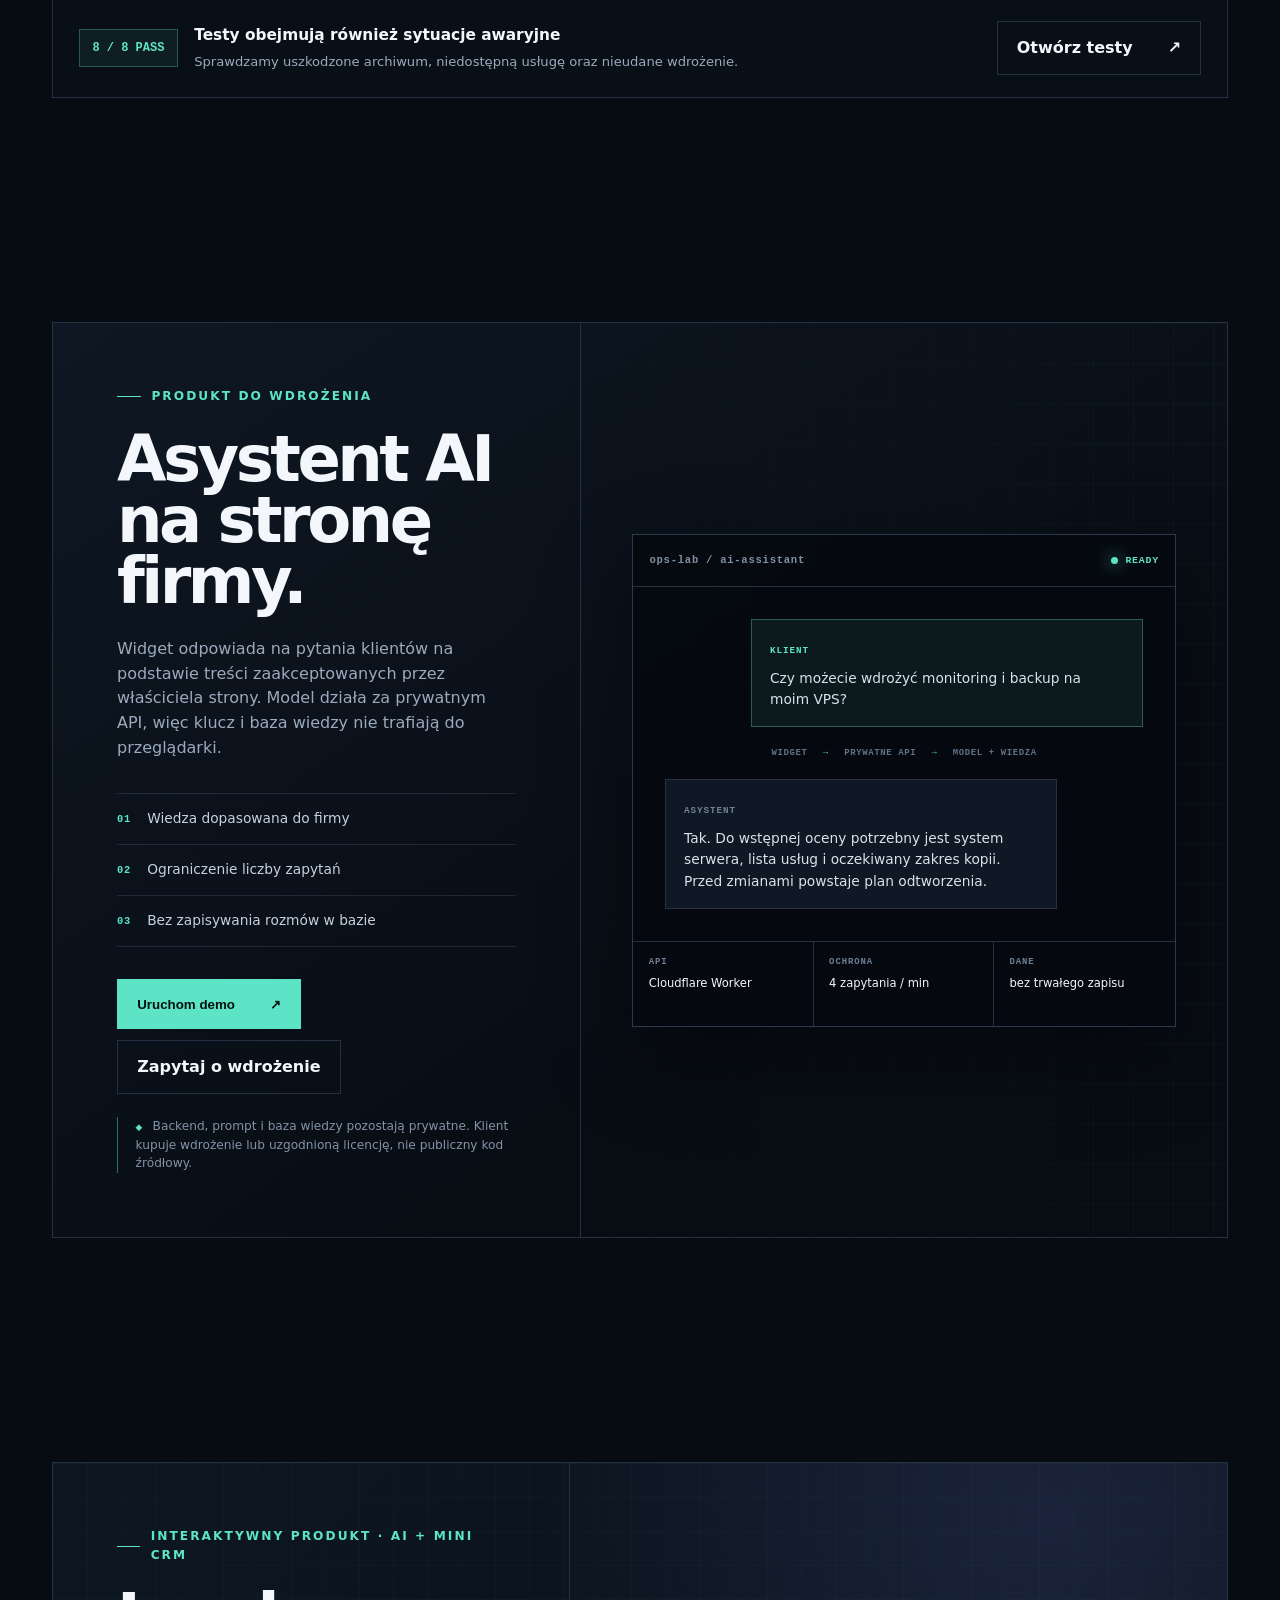
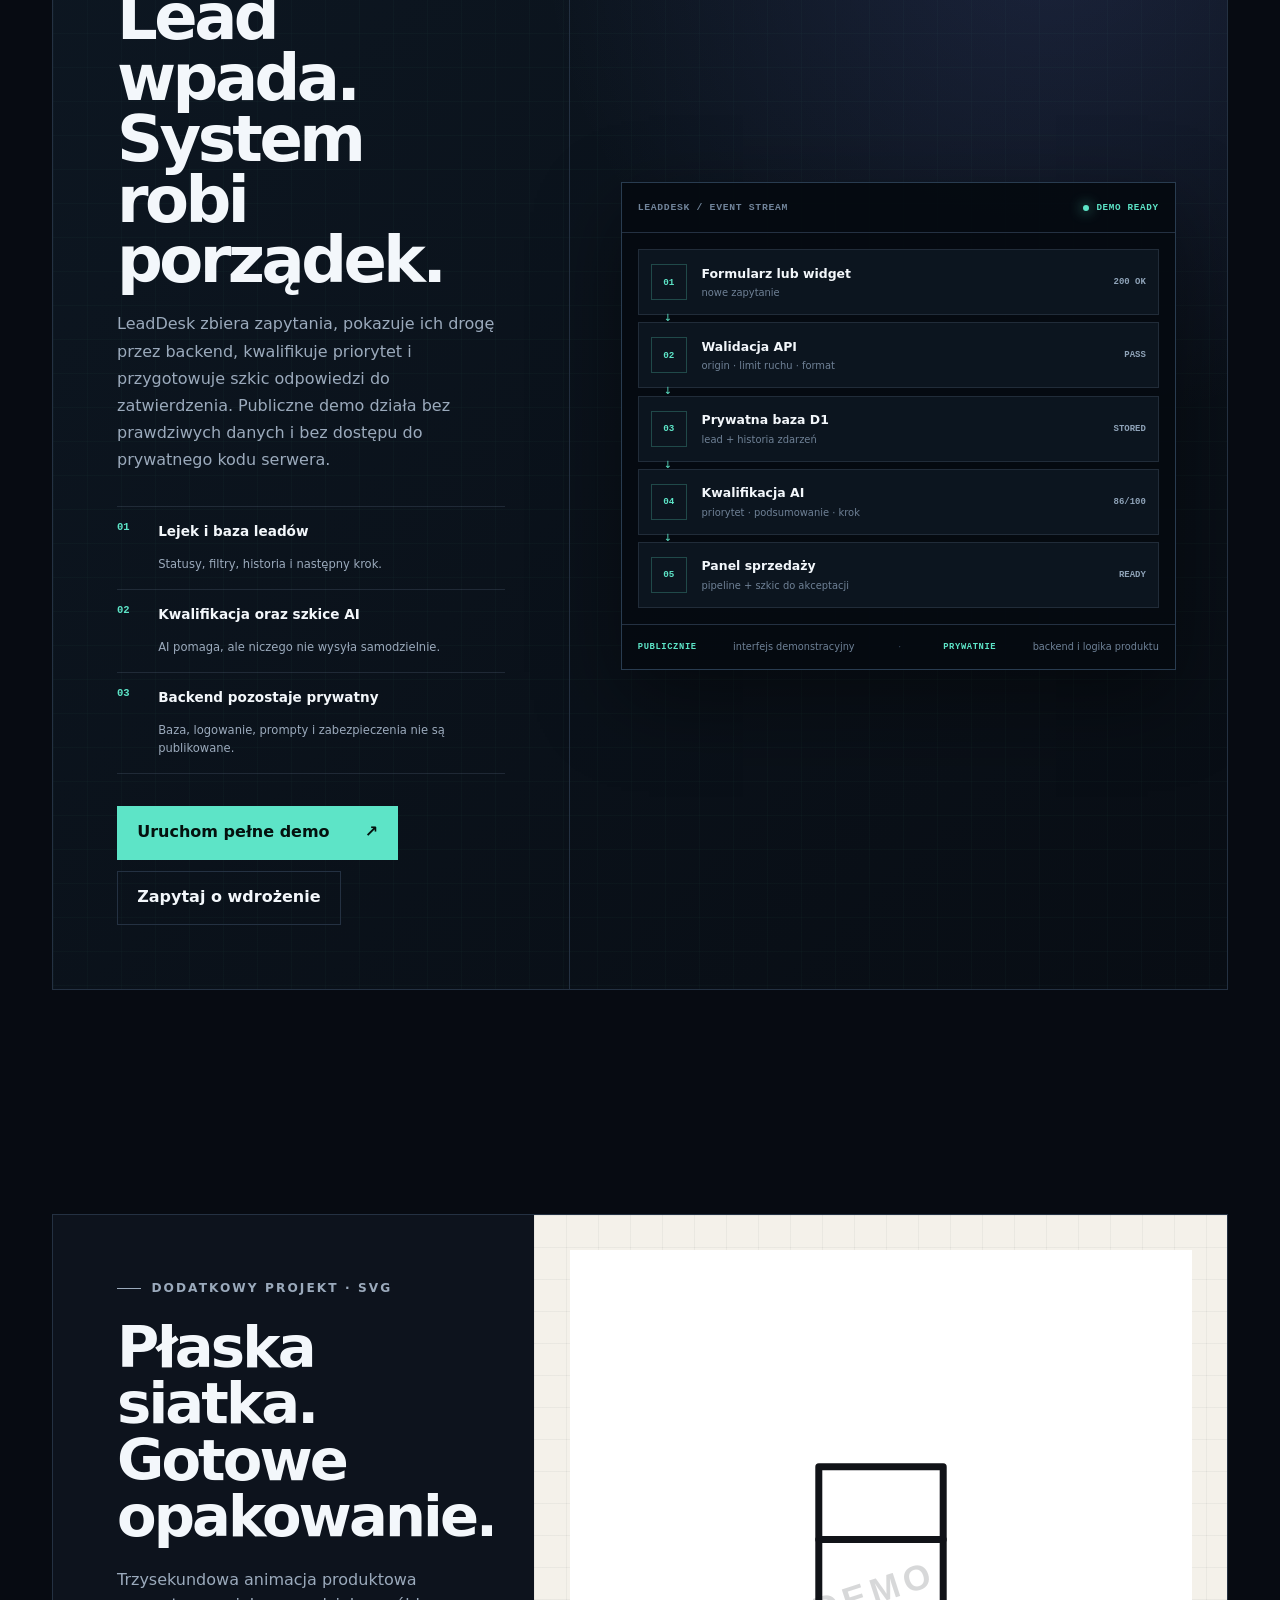
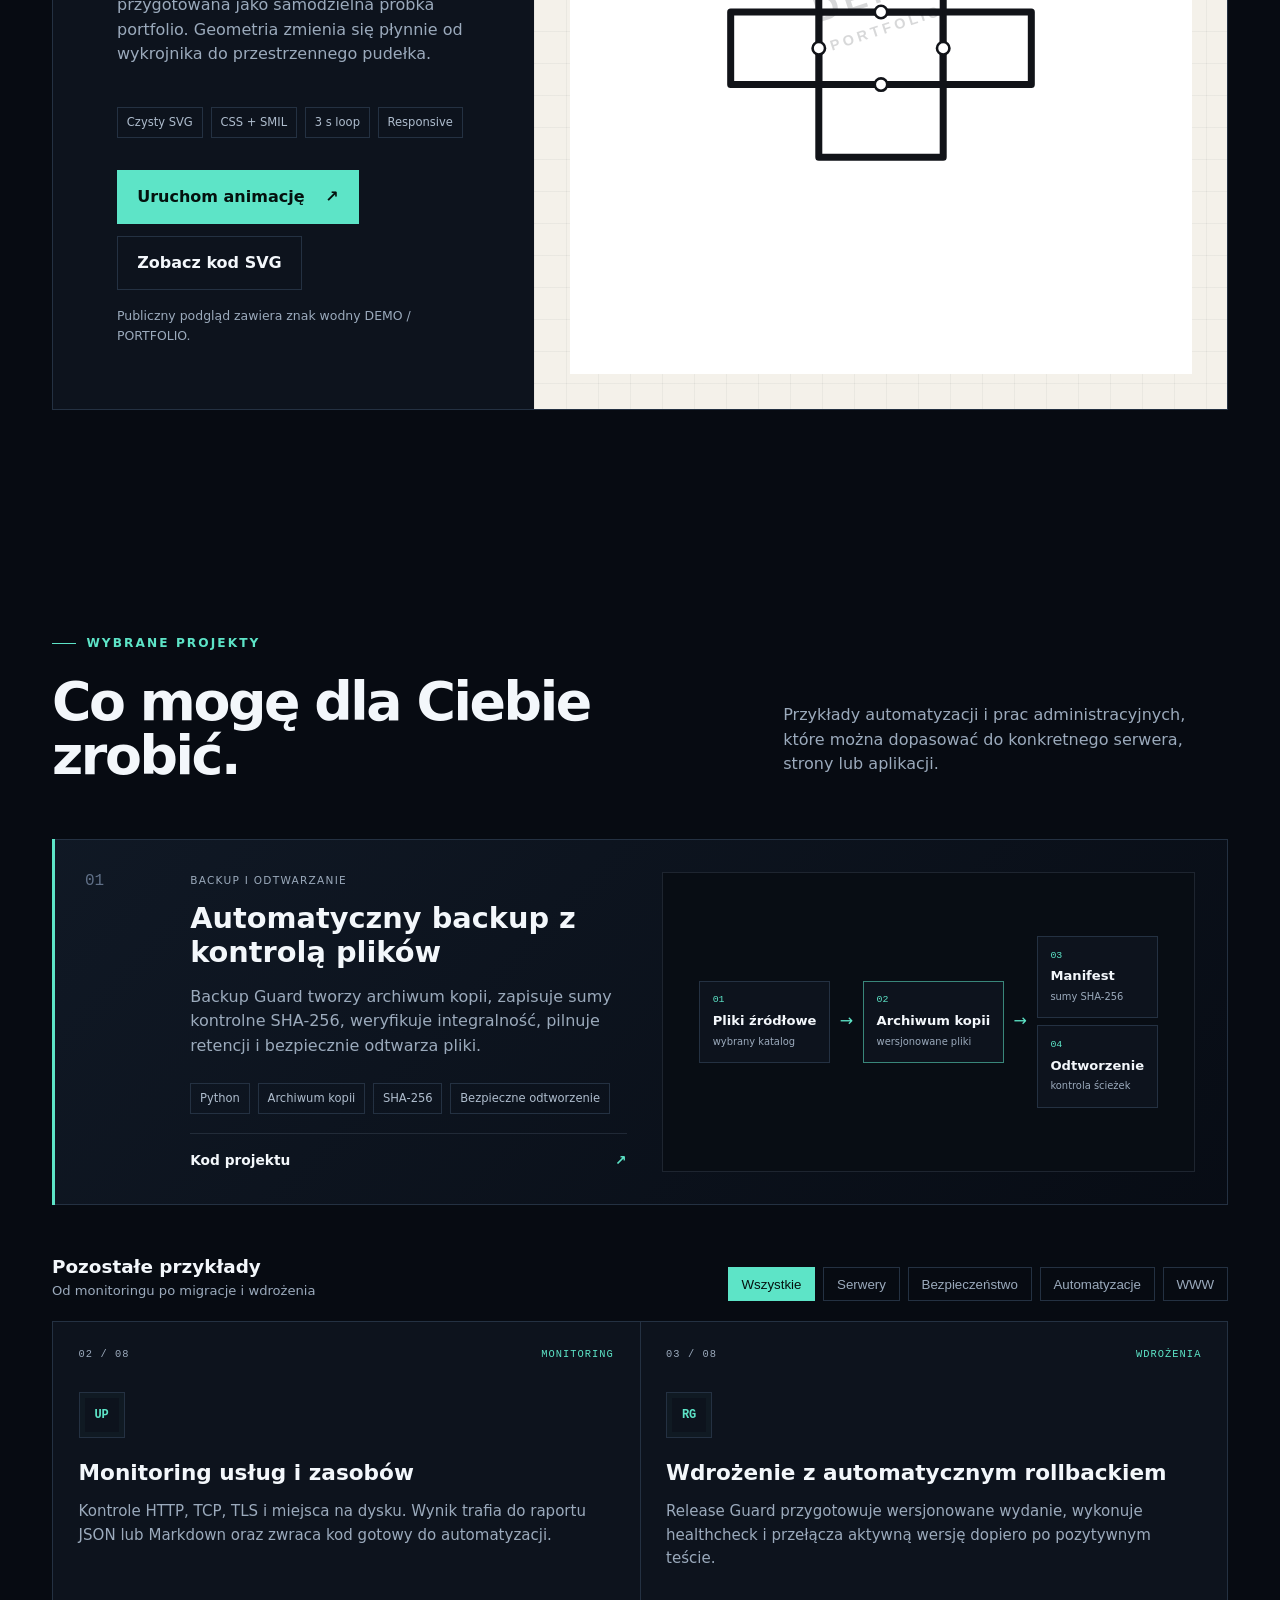
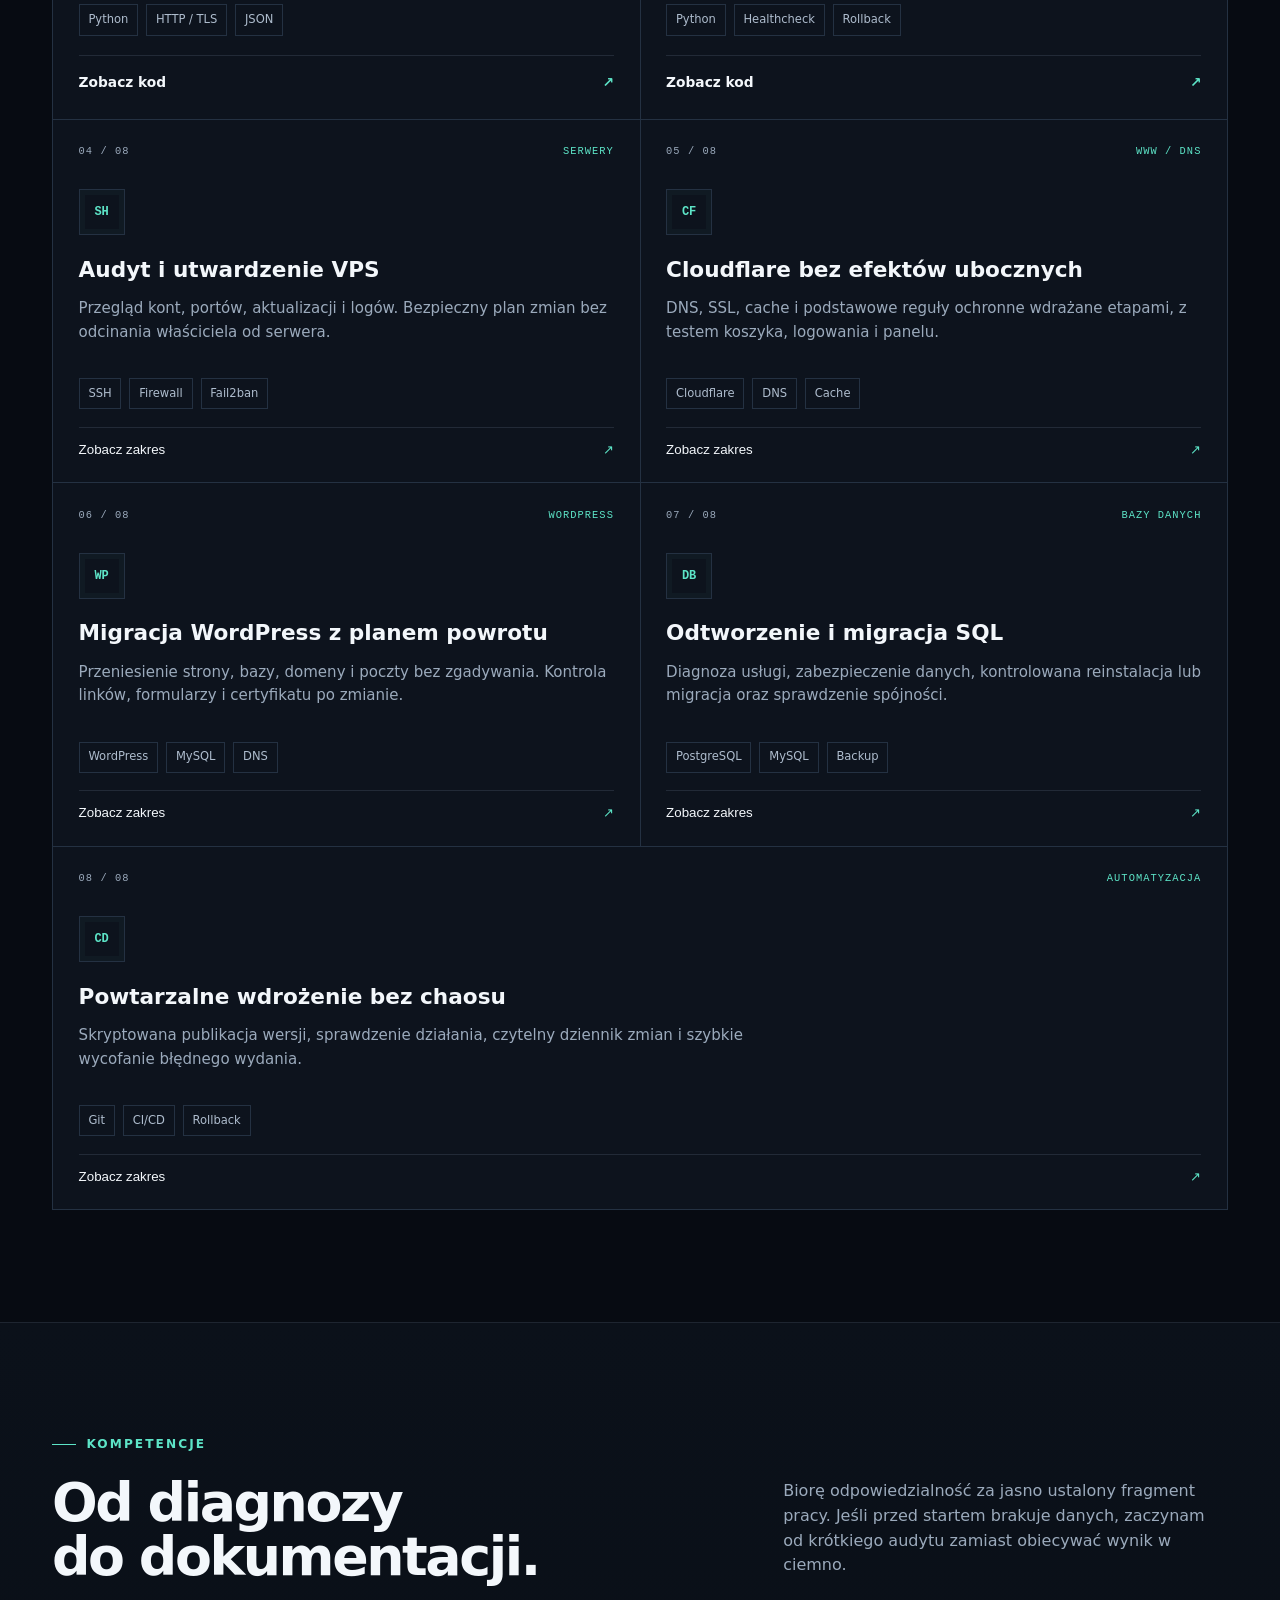
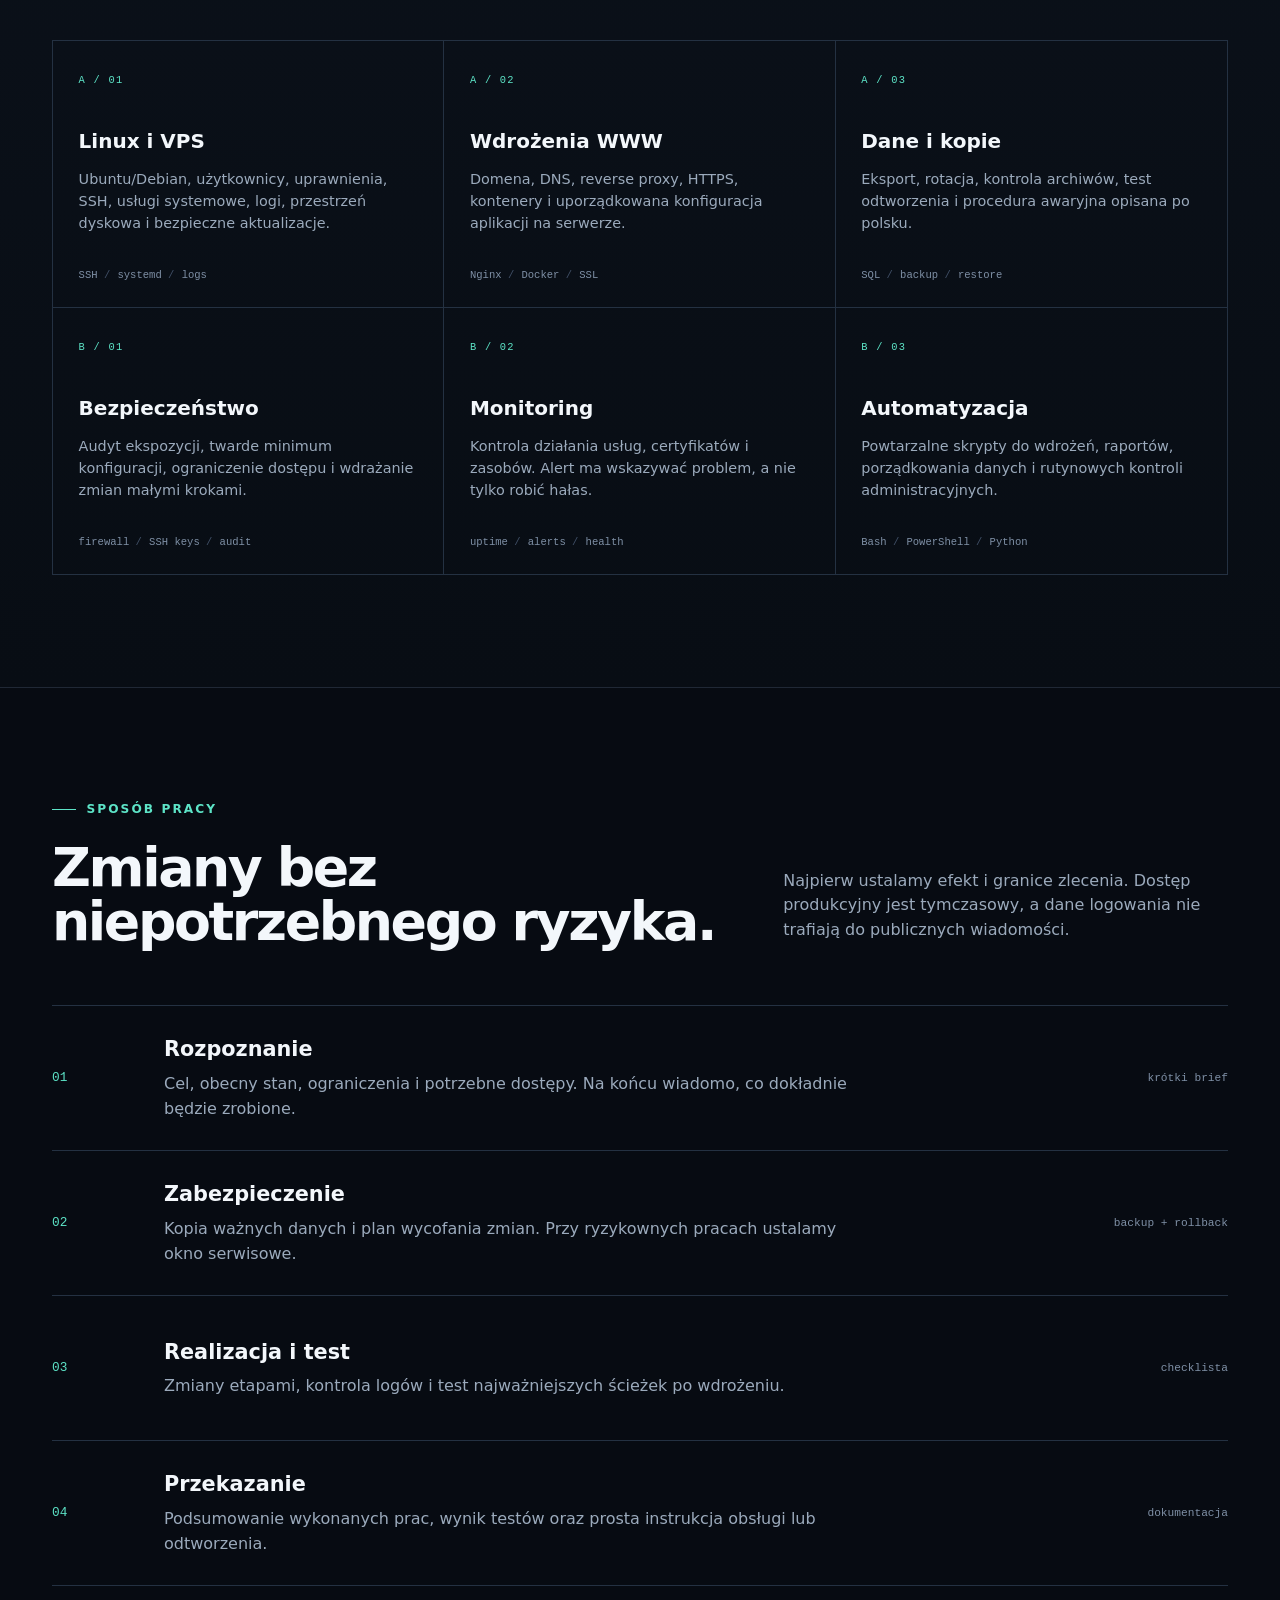
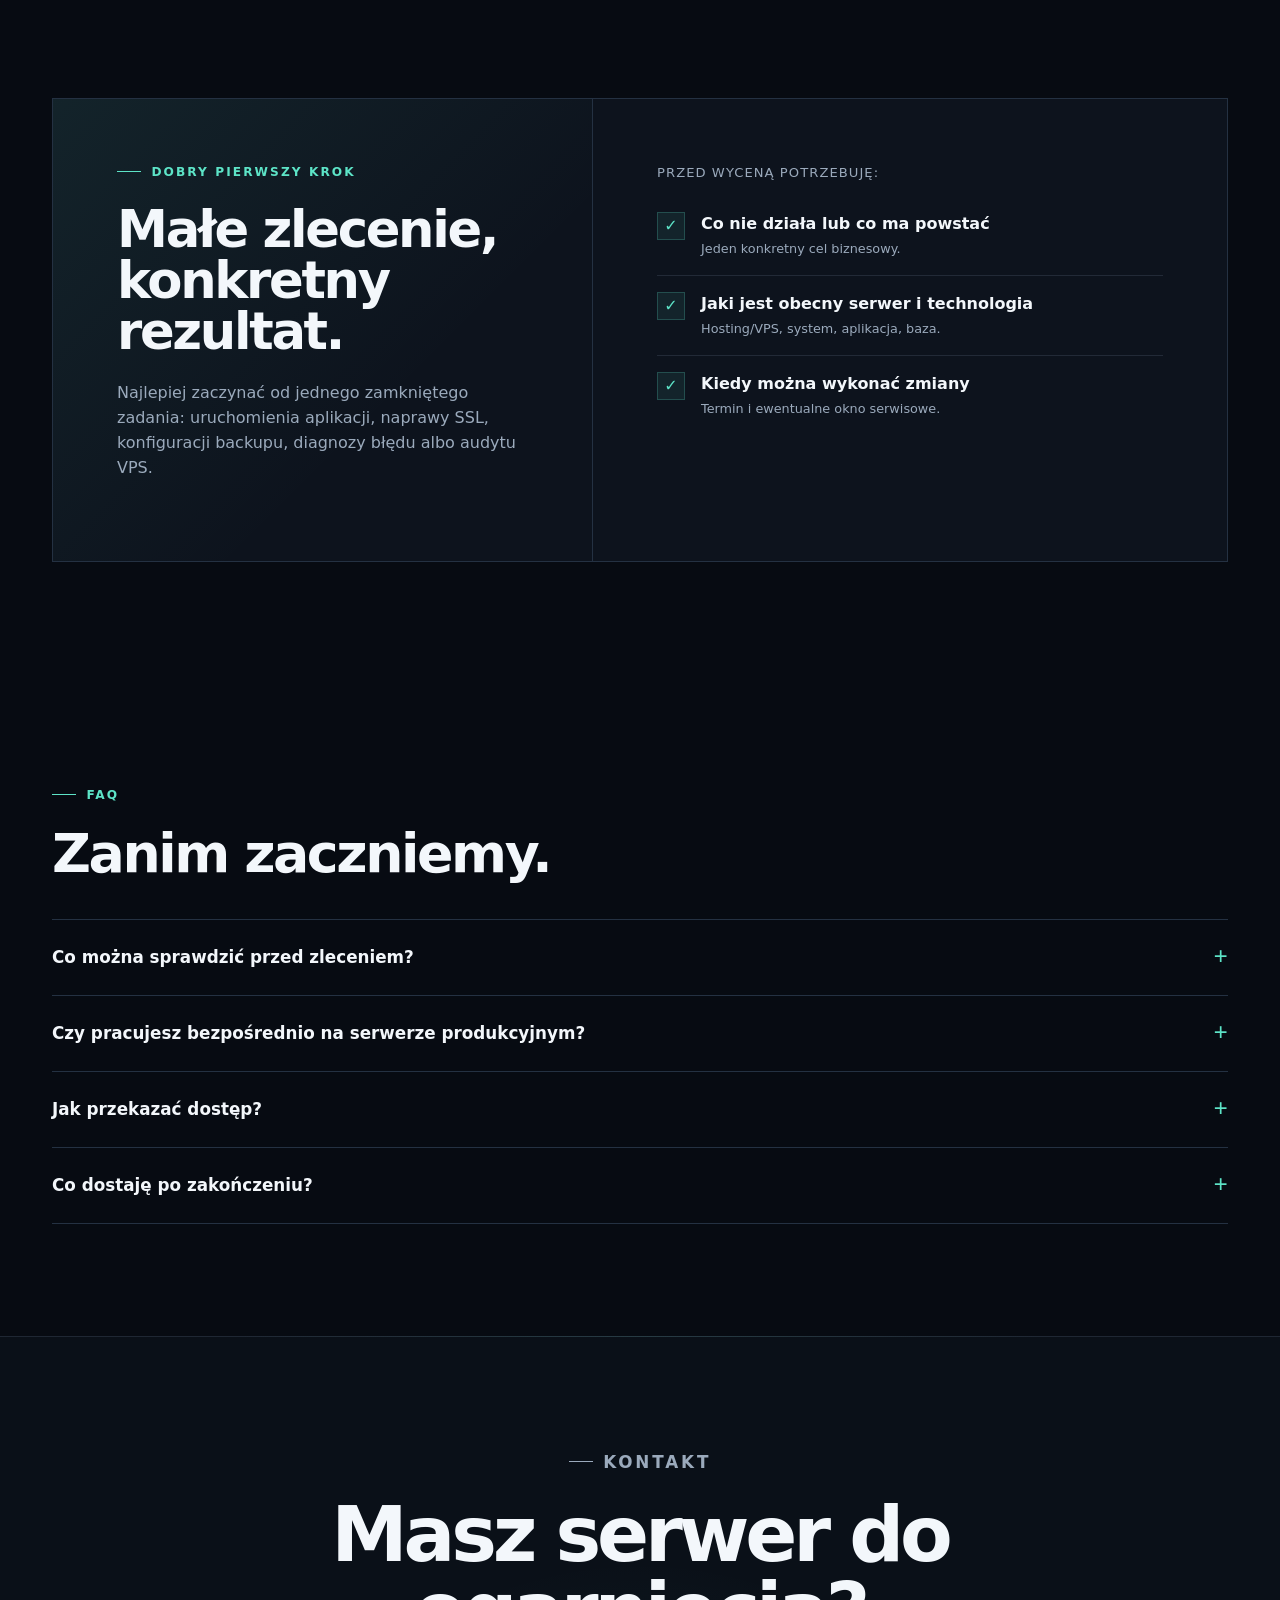
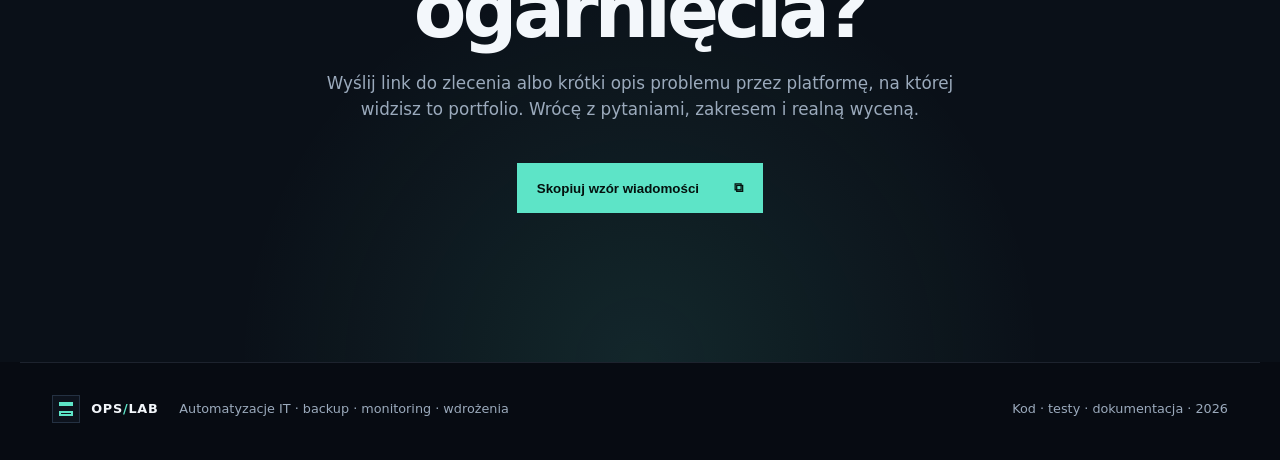
==== commit 74215648: "Publish interactive LeadDesk AI demo" ====
--- a/docs/index.html
+++ b/docs/index.html
@@ -14,7 +14,7 @@
   <meta property="og:description" content="Publiczny kod, dokumentacja i testy. Automatyzacje IT oraz asystent AI, które można sprawdzić przed zleceniem.">
   <meta property="og:url" content="https://an0th3r.github.io/ops-lab-portfolio/">
   <link rel="icon" type="image/svg+xml" href="data:image/svg+xml,%3Csvg xmlns='http://www.w3.org/2000/svg' viewBox='0 0 64 64'%3E%3Crect width='64' height='64' rx='14' fill='%23070b12'/%3E%3Cpath d='M18 20h28v9H18zm0 15h28v9H18z' fill='none' stroke='%235de4c7' stroke-width='4'/%3E%3Ccircle cx='24' cy='24.5' r='2' fill='%235de4c7'/%3E%3Ccircle cx='24' cy='39.5' r='2' fill='%235de4c7'/%3E%3C/svg%3E">
-  <link rel="stylesheet" href="styles.css?v=20260912-2">
+  <link rel="stylesheet" href="styles.css?v=20260912-3">
 </head>
 <body>
   <a class="skip-link" href="#realizacje">Przejdź do projektów</a>
@@ -26,7 +26,7 @@
     <nav aria-label="Główna nawigacja">
       <a href="#kod">Narzędzia</a>
       <a href="#asystent-ai">Asystent AI</a>
-      <a href="#animacja">Animacja</a>
+      <a href="#leaddesk">LeadDesk</a>
       <a href="#realizacje">Projekty</a>
       <a href="#kompetencje">Kompetencje</a>
       <a href="#kontakt">Kontakt</a>
@@ -150,6 +150,36 @@
       </div>
     </section>
 
+    <section class="section leaddesk-section" id="leaddesk" aria-labelledby="leaddesk-title">
+      <div class="leaddesk-showcase">
+        <div class="leaddesk-copy">
+          <p class="eyebrow"><span></span> INTERAKTYWNY PRODUKT · AI + MINI CRM</p>
+          <h2 id="leaddesk-title">Lead wpada.<br>System robi porządek.</h2>
+          <p>LeadDesk zbiera zapytania, pokazuje ich drogę przez backend, kwalifikuje priorytet i przygotowuje szkic odpowiedzi do zatwierdzenia. Publiczne demo działa bez prawdziwych danych i bez dostępu do prywatnego kodu serwera.</p>
+          <ul class="leaddesk-points">
+            <li><span>01</span><strong>Lejek i baza leadów</strong><small>Statusy, filtry, historia i następny krok.</small></li>
+            <li><span>02</span><strong>Kwalifikacja oraz szkice AI</strong><small>AI pomaga, ale niczego nie wysyła samodzielnie.</small></li>
+            <li><span>03</span><strong>Backend pozostaje prywatny</strong><small>Baza, logowanie, prompty i zabezpieczenia nie są publikowane.</small></li>
+          </ul>
+          <div class="ai-product-actions">
+            <a class="button button-primary" href="leaddesk/">Uruchom pełne demo <span aria-hidden="true">↗</span></a>
+            <a class="button button-ghost" href="#kontakt">Zapytaj o wdrożenie</a>
+          </div>
+        </div>
+        <div class="leaddesk-visual" aria-label="Przepływ zapytania przez LeadDesk AI">
+          <header><span>LEADDESK / EVENT STREAM</span><strong><i></i> DEMO READY</strong></header>
+          <ol>
+            <li><b>01</b><span><strong>Formularz lub widget</strong><small>nowe zapytanie</small></span><em>200 OK</em></li>
+            <li><b>02</b><span><strong>Walidacja API</strong><small>origin · limit ruchu · format</small></span><em>PASS</em></li>
+            <li><b>03</b><span><strong>Prywatna baza D1</strong><small>lead + historia zdarzeń</small></span><em>STORED</em></li>
+            <li><b>04</b><span><strong>Kwalifikacja AI</strong><small>priorytet · podsumowanie · krok</small></span><em>86/100</em></li>
+            <li><b>05</b><span><strong>Panel sprzedaży</strong><small>pipeline + szkic do akceptacji</small></span><em>READY</em></li>
+          </ol>
+          <footer><span>PUBLICZNIE</span> interfejs demonstracyjny <i>·</i> <span>PRYWATNIE</span> backend i logika produktu</footer>
+        </div>
+      </div>
+    </section>
+
     <section class="section motion-section" id="animacja" aria-labelledby="motion-title">
       <div class="motion-layout">
         <div class="motion-copy">
--- a/docs/styles.css
+++ b/docs/styles.css
@@ -126,6 +126,35 @@
 .ai-metrics dt { margin-bottom: .5rem; color: #6f8095; font: 700 .56rem ui-monospace, SFMono-Regular, Menlo, monospace; letter-spacing: .1em; }
 .ai-metrics dd { margin: 0; color: var(--text); font-size: .72rem; line-height: 1.4; }
 
+.leaddesk-section { padding-top: 3rem; padding-bottom: 4rem; }
+.leaddesk-showcase { position: relative; display: grid; grid-template-columns: .88fr 1.12fr; overflow: hidden; border: 1px solid var(--line); background: linear-gradient(135deg, #0d1722, #080d14); }
+.leaddesk-showcase::before { content: ""; position: absolute; inset: 0; pointer-events: none; background-image: radial-gradient(circle at 85% 5%, rgba(126,140,255,.14), transparent 35%), linear-gradient(rgba(93,228,199,.025) 1px,transparent 1px), linear-gradient(90deg,rgba(93,228,199,.025) 1px,transparent 1px); background-size: auto, 34px 34px, 34px 34px; }
+.leaddesk-copy { position: relative; z-index: 1; padding: clamp(2rem,5vw,4rem); border-right: 1px solid var(--line); }
+.leaddesk-copy h2 { margin: .5rem 0 1.2rem; font-size: clamp(2.7rem,5vw,5rem); line-height: .95; letter-spacing: -.055em; }
+.leaddesk-copy > p:not(.eyebrow) { color: var(--muted); line-height: 1.7; }
+.leaddesk-points { margin: 2rem 0 0; padding: 0; list-style: none; border-top: 1px solid var(--line-soft); }
+.leaddesk-points li { padding: .9rem 0; display: grid; grid-template-columns: 30px 1fr; gap: .7rem; border-bottom: 1px solid var(--line-soft); }
+.leaddesk-points li > span { grid-row: 1 / span 2; color: var(--accent); font: 700 .66rem ui-monospace,SFMono-Regular,Menlo,monospace; }
+.leaddesk-points strong,.leaddesk-points small { display: block; }
+.leaddesk-points strong { font-size: .85rem; }
+.leaddesk-points small { margin-top: .2rem; color: var(--muted); font-size: .72rem; }
+.leaddesk-visual { position: relative; z-index: 1; align-self: center; margin: clamp(1.5rem,4vw,3.7rem); border: 1px solid #293c50; background: rgba(5,10,16,.94); box-shadow: 0 30px 80px rgba(0,0,0,.42); }
+.leaddesk-visual > header { min-height: 50px; padding: 0 1rem; display: flex; align-items: center; justify-content: space-between; border-bottom: 1px solid var(--line); color: #71849a; font: 700 .61rem ui-monospace,SFMono-Regular,Menlo,monospace; letter-spacing: .07em; }
+.leaddesk-visual > header strong { display: flex; align-items: center; gap: .45rem; color: var(--accent); font-size: .58rem; }
+.leaddesk-visual > header i { width: 6px; height: 6px; border-radius: 50%; background: var(--accent); box-shadow: 0 0 13px var(--accent); }
+.leaddesk-visual ol { margin: 0; padding: 1rem; list-style: none; }
+.leaddesk-visual li { min-height: 66px; padding: .75rem; display: grid; grid-template-columns: 38px 1fr auto; gap: .8rem; align-items: center; position: relative; border: 1px solid var(--line-soft); background: rgba(14,24,35,.82); }
+.leaddesk-visual li + li { margin-top: .45rem; }
+.leaddesk-visual li:not(:last-child)::after { content: "↓"; position: absolute; z-index: 2; bottom: -.72rem; left: 1.55rem; color: var(--accent); font-size: .62rem; }
+.leaddesk-visual li > b { width: 36px; height: 36px; display: grid; place-items: center; border: 1px solid rgba(93,228,199,.25); color: var(--accent); font: 700 .58rem ui-monospace,SFMono-Regular,Menlo,monospace; }
+.leaddesk-visual li strong,.leaddesk-visual li small { display: block; }
+.leaddesk-visual li strong { font-size: .78rem; }
+.leaddesk-visual li small { margin-top: .15rem; color: #6f8196; font-size: .62rem; }
+.leaddesk-visual li em { color: #8fa3b8; font: normal 700 .56rem ui-monospace,SFMono-Regular,Menlo,monospace; }
+.leaddesk-visual > footer { padding: .9rem 1rem; border-top: 1px solid var(--line); color: #6e8196; font-size: .61rem; }
+.leaddesk-visual > footer span { color: var(--accent); font: 700 .55rem ui-monospace,SFMono-Regular,Menlo,monospace; letter-spacing: .07em; }
+.leaddesk-visual > footer i { margin: 0 .4rem; color: #35485c; }
+
 .motion-section { padding-top: 3rem; }
 .motion-layout { display: grid; grid-template-columns: minmax(340px, .82fr) minmax(0, 1.18fr); border: 1px solid var(--line); background: var(--surface); overflow: hidden; }
 .motion-copy { padding: clamp(2rem, 5vw, 4rem); display: flex; flex-direction: column; justify-content: center; }
@@ -266,6 +295,8 @@
   .skill-matrix { grid-template-columns: repeat(2, 1fr); }
   .motion-layout { grid-template-columns: 1fr; }
   .ai-product { grid-template-columns: 1fr; }
+  .leaddesk-showcase { grid-template-columns: 1fr; }
+  .leaddesk-copy { border-right: 0; border-bottom: 1px solid var(--line); }
   .ai-product-copy { border-right: 0; border-bottom: 1px solid var(--line); }
   .motion-stage { min-height: 500px; }
   .motion-stage object { min-height: 440px; }
@@ -296,6 +327,12 @@
   .ai-metrics { grid-template-columns: 1fr; }
   .ai-metrics div { min-height: auto; border-right: 0; border-bottom: 1px solid var(--line); }
   .ai-metrics div:last-child { border-bottom: 0; }
+  .leaddesk-section { padding-top: 2rem; padding-bottom: 2rem; }
+  .leaddesk-copy { padding: 1.4rem; }
+  .leaddesk-copy h2 { font-size: clamp(2.4rem,13vw,4rem); }
+  .leaddesk-visual { margin: .8rem; }
+  .leaddesk-visual li { grid-template-columns: 35px 1fr; }
+  .leaddesk-visual li > em { grid-column: 2; }
   .featured-project { grid-template-columns: 1fr; padding: 1.25rem; }
   .project-number, .architecture { grid-column: 1; }
   .architecture { align-items: stretch; flex-direction: column; }
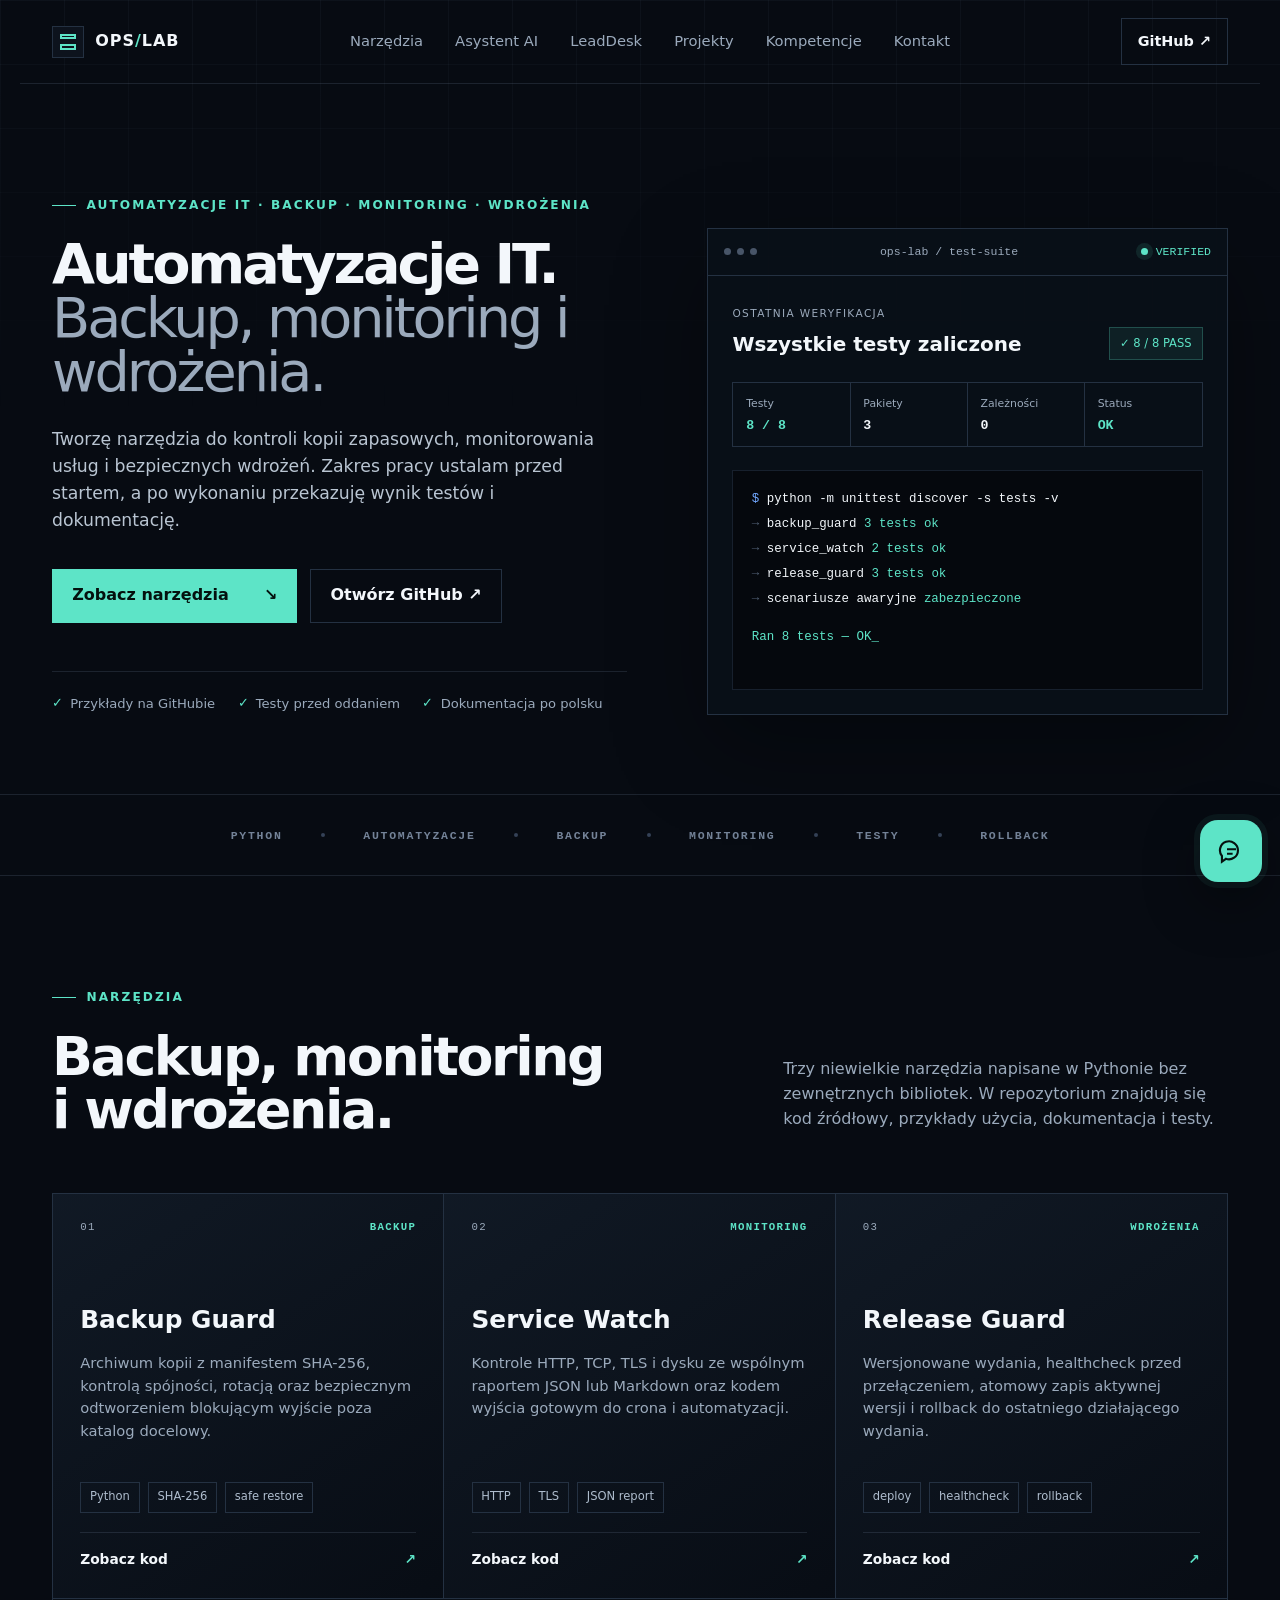
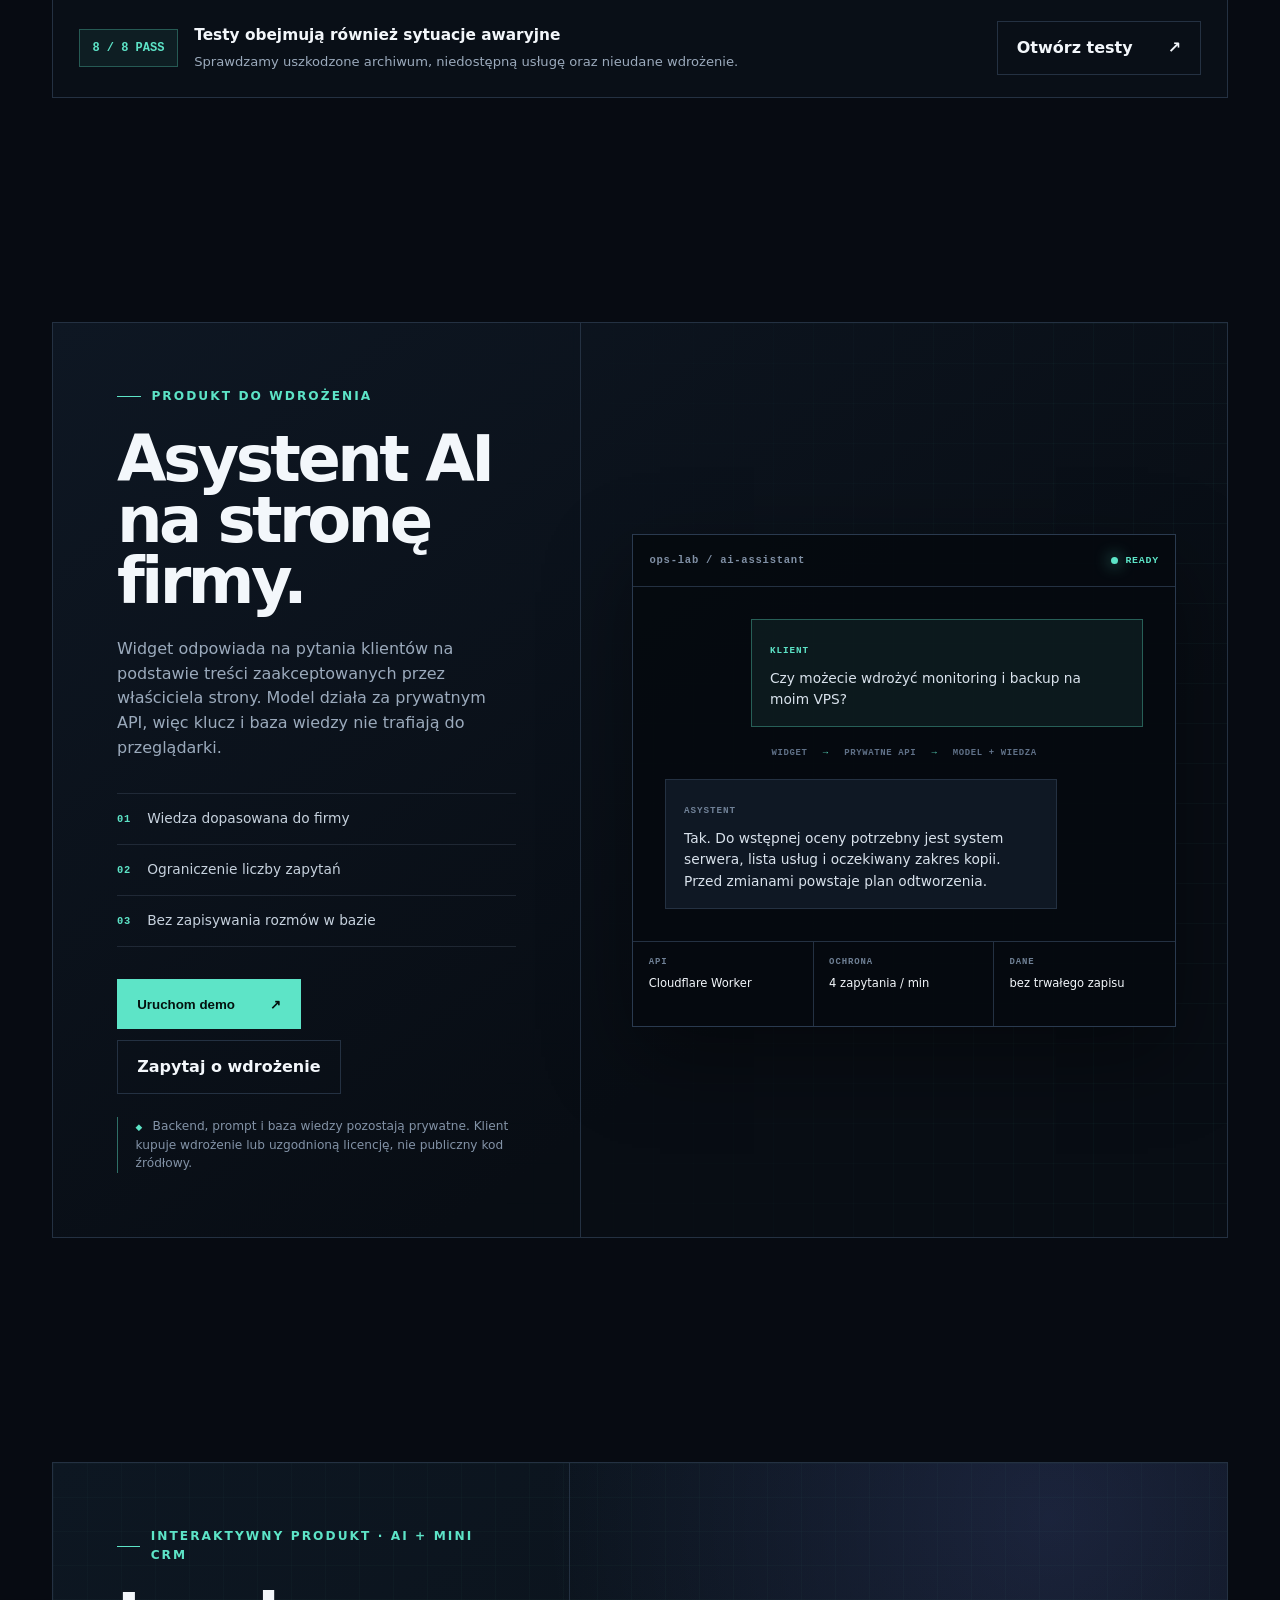
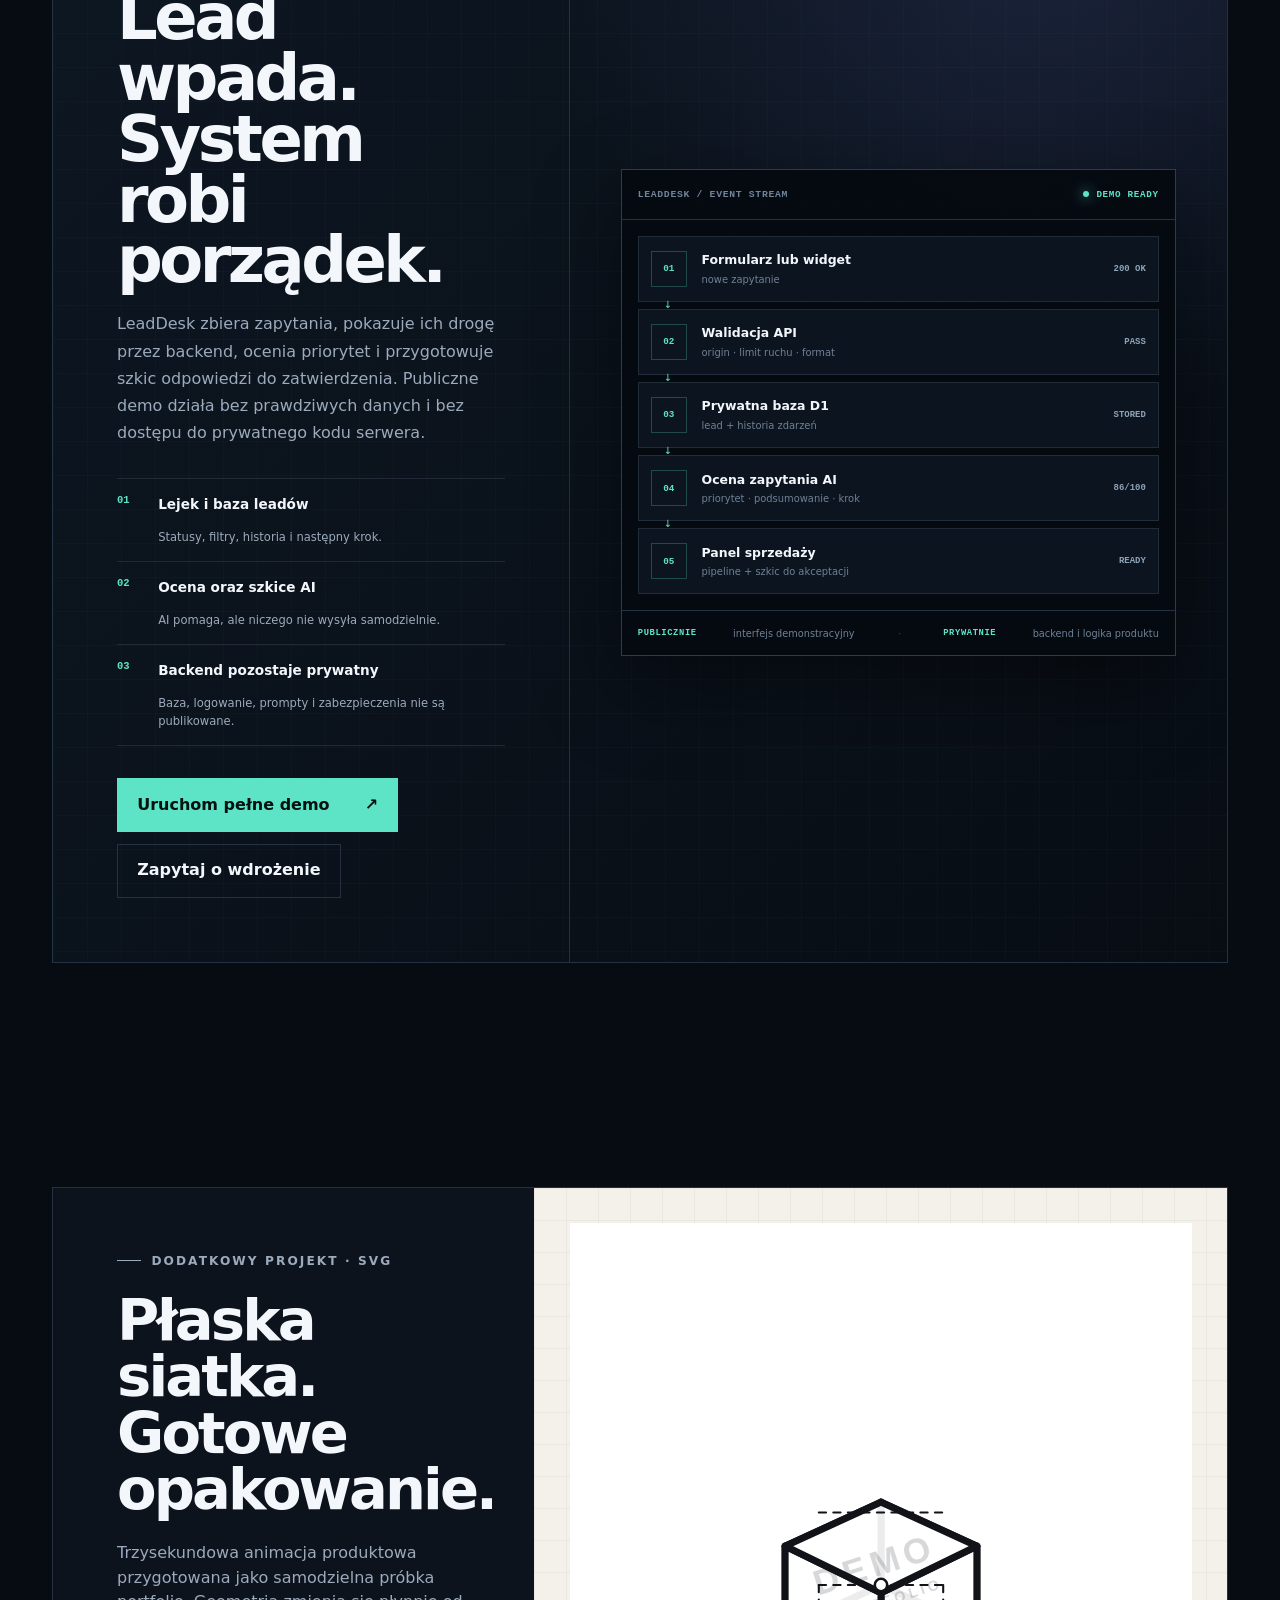
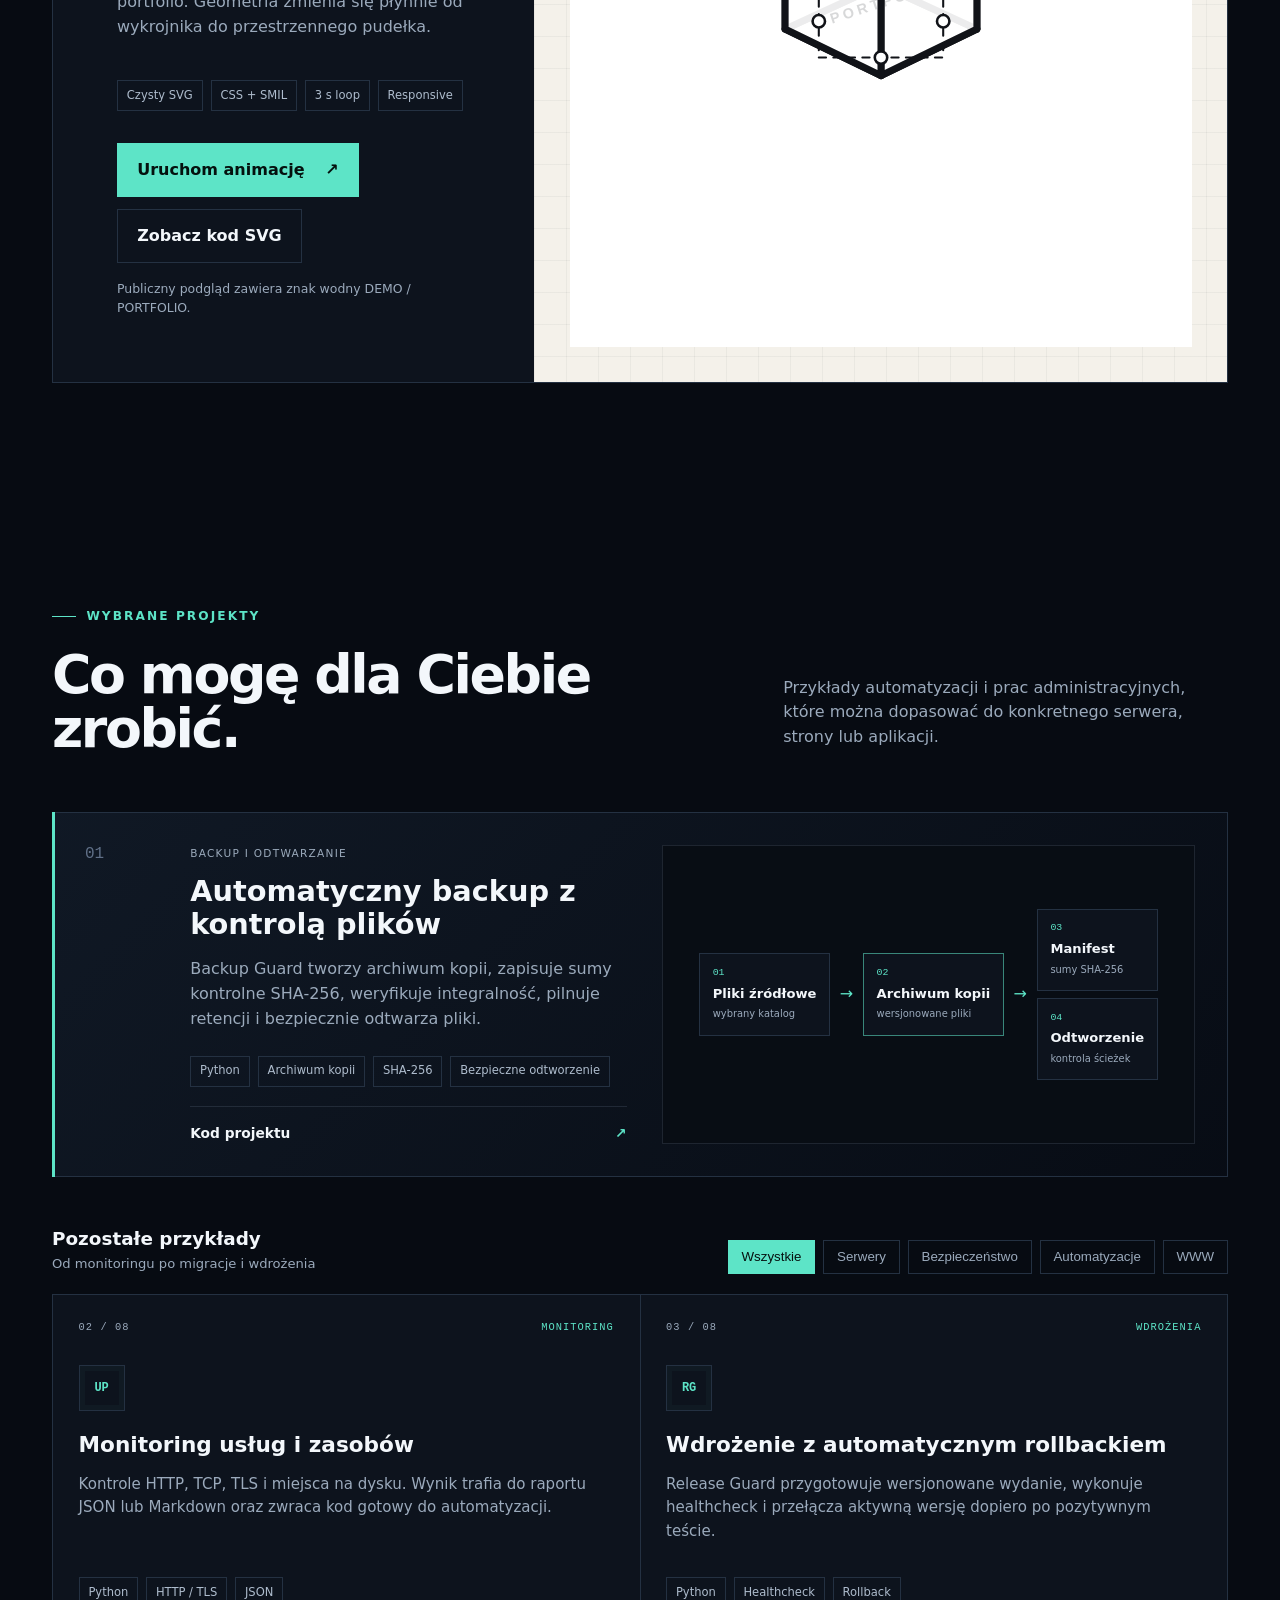
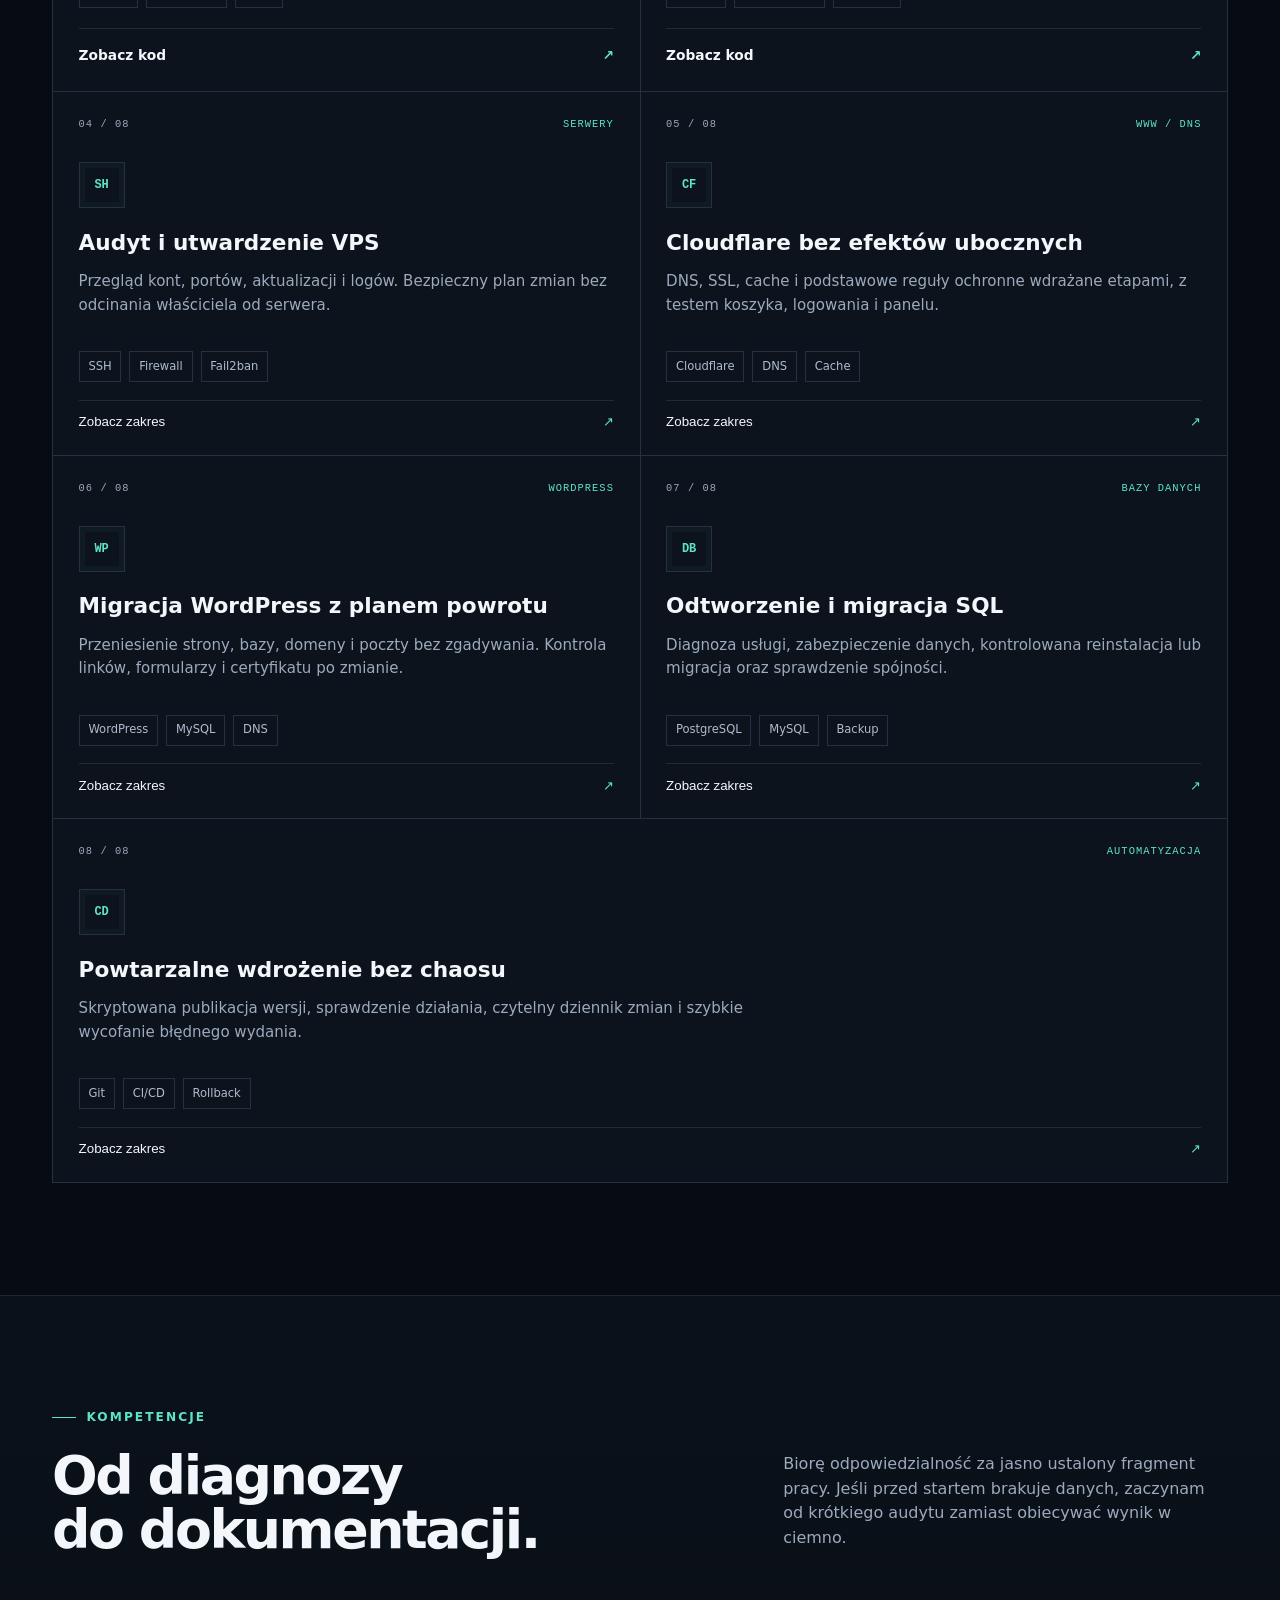
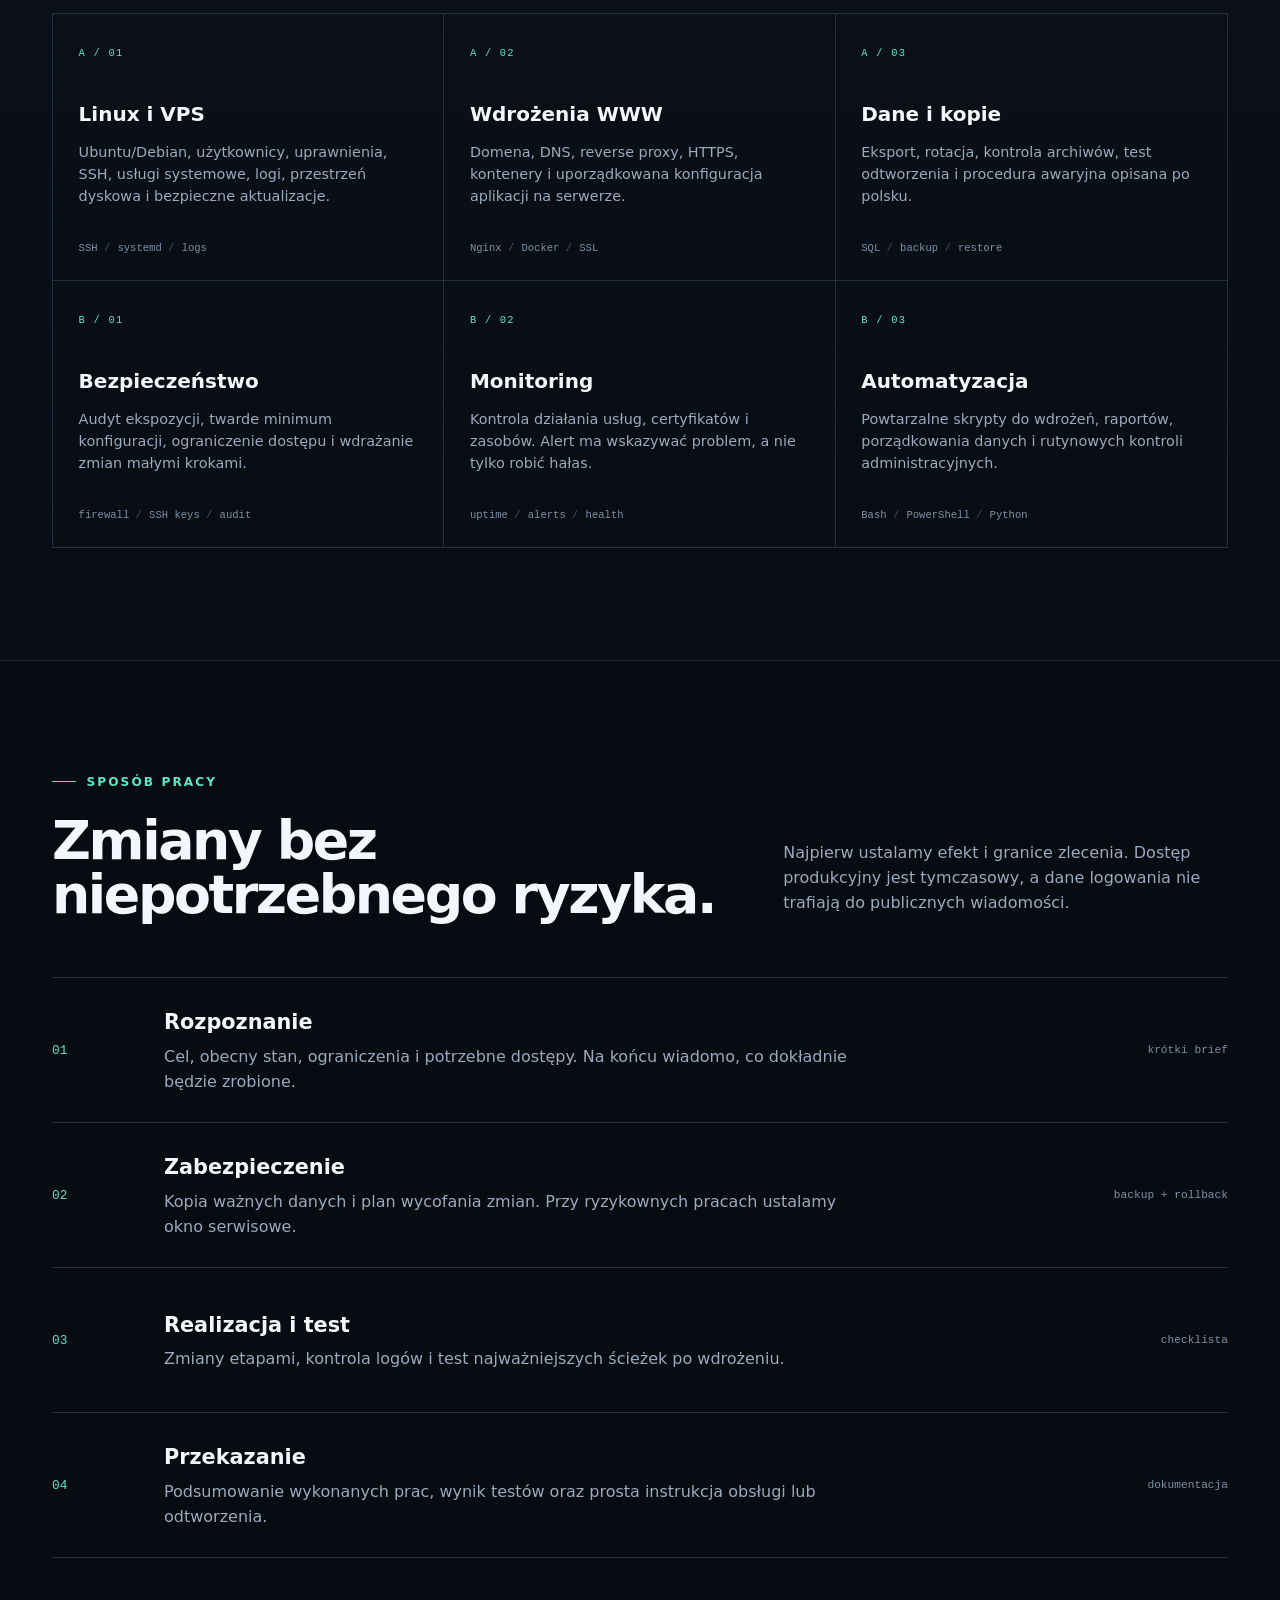
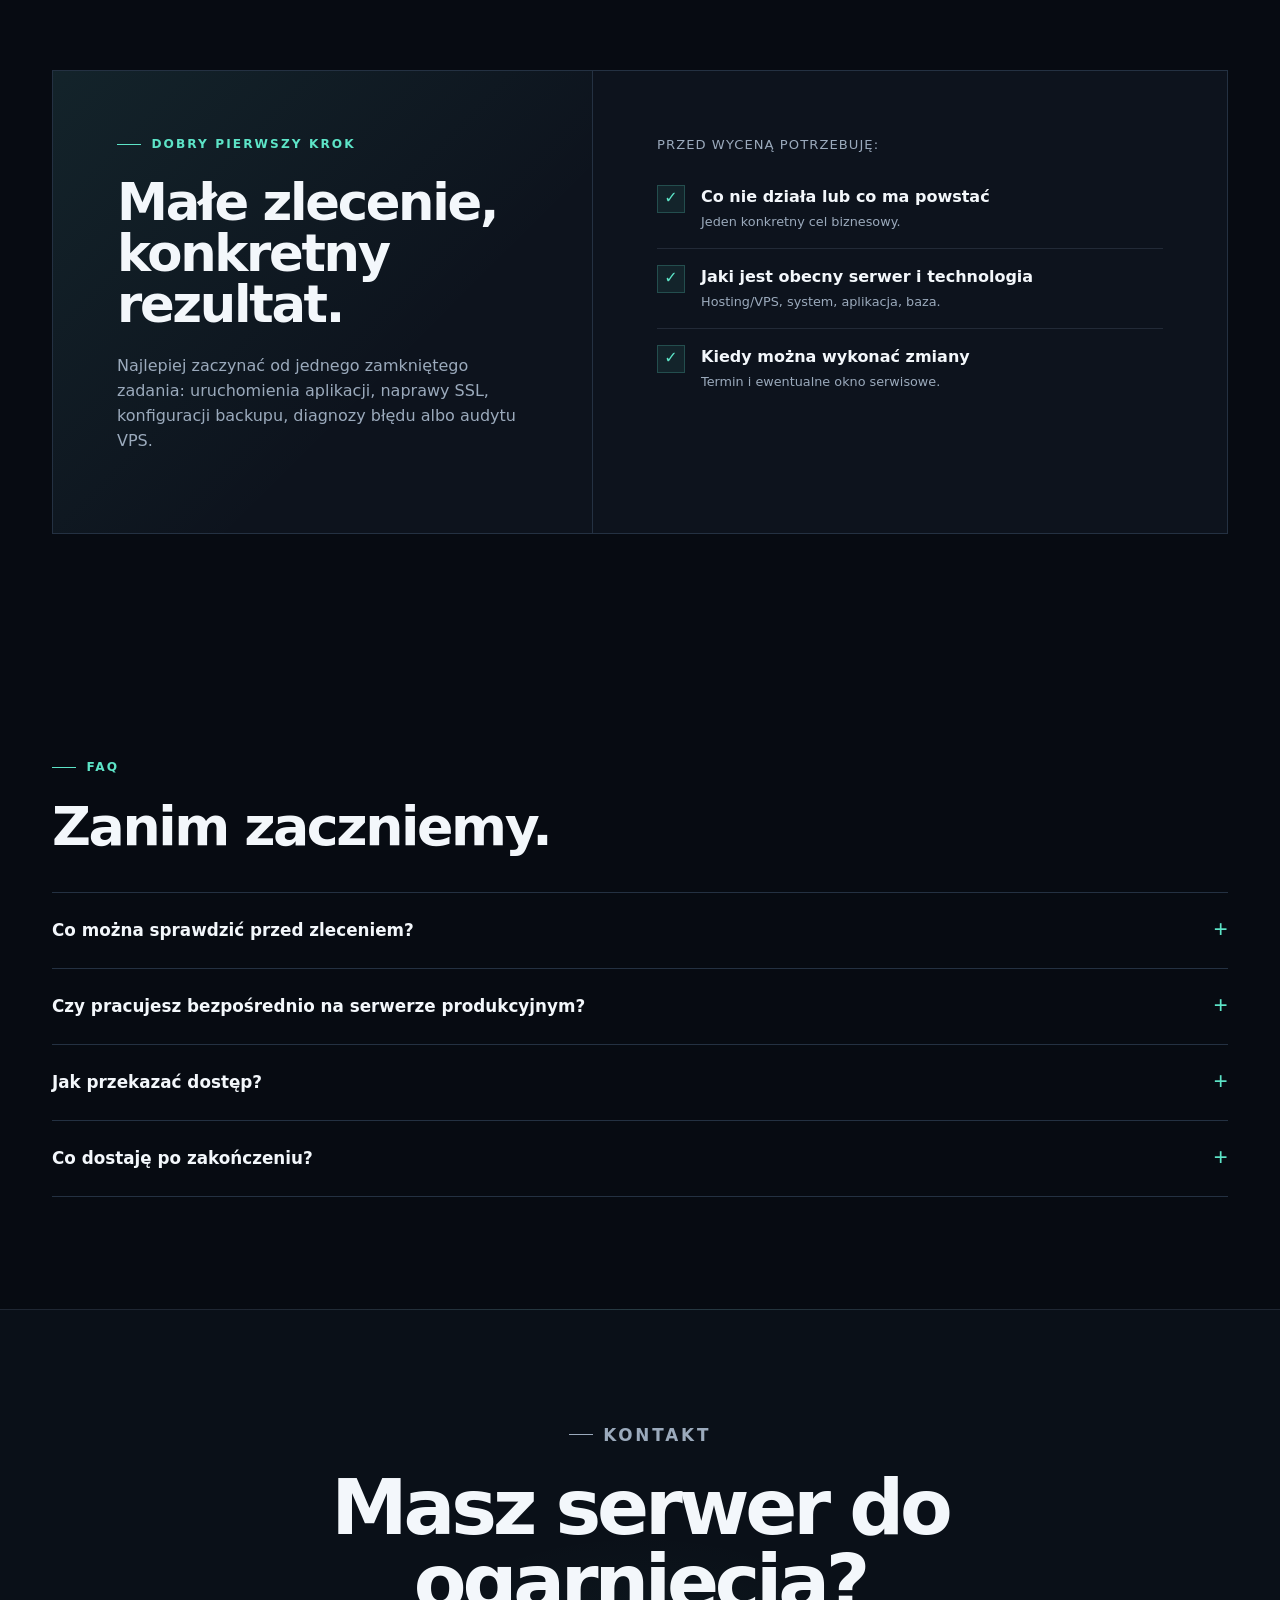
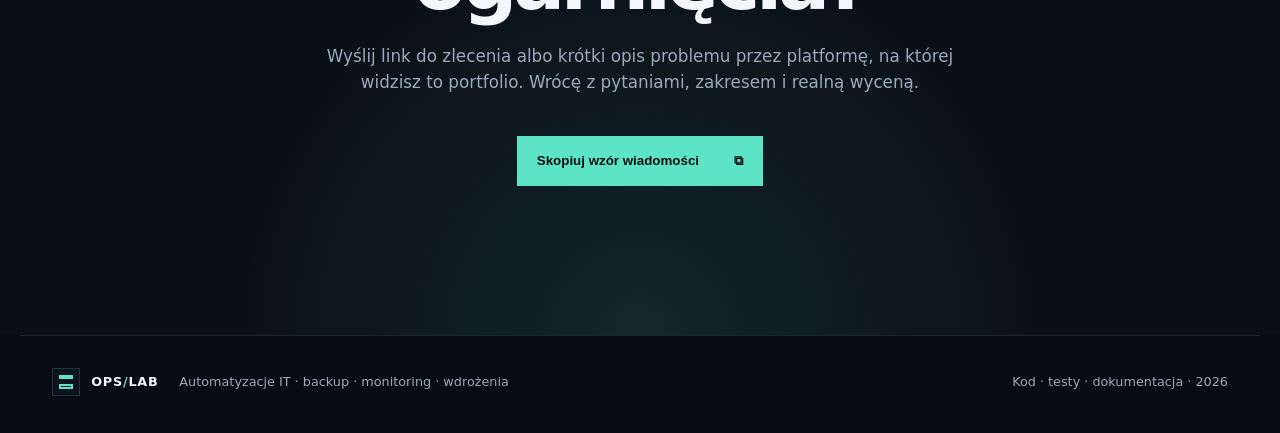
==== commit 1d7547b5: "Clarify LeadDesk sales stages" ====
--- a/docs/index.html
+++ b/docs/index.html
@@ -155,10 +155,10 @@
         <div class="leaddesk-copy">
           <p class="eyebrow"><span></span> INTERAKTYWNY PRODUKT · AI + MINI CRM</p>
           <h2 id="leaddesk-title">Lead wpada.<br>System robi porządek.</h2>
-          <p>LeadDesk zbiera zapytania, pokazuje ich drogę przez backend, kwalifikuje priorytet i przygotowuje szkic odpowiedzi do zatwierdzenia. Publiczne demo działa bez prawdziwych danych i bez dostępu do prywatnego kodu serwera.</p>
+          <p>LeadDesk zbiera zapytania, pokazuje ich drogę przez backend, ocenia priorytet i przygotowuje szkic odpowiedzi do zatwierdzenia. Publiczne demo działa bez prawdziwych danych i bez dostępu do prywatnego kodu serwera.</p>
           <ul class="leaddesk-points">
             <li><span>01</span><strong>Lejek i baza leadów</strong><small>Statusy, filtry, historia i następny krok.</small></li>
-            <li><span>02</span><strong>Kwalifikacja oraz szkice AI</strong><small>AI pomaga, ale niczego nie wysyła samodzielnie.</small></li>
+            <li><span>02</span><strong>Ocena oraz szkice AI</strong><small>AI pomaga, ale niczego nie wysyła samodzielnie.</small></li>
             <li><span>03</span><strong>Backend pozostaje prywatny</strong><small>Baza, logowanie, prompty i zabezpieczenia nie są publikowane.</small></li>
           </ul>
           <div class="ai-product-actions">
@@ -172,7 +172,7 @@
             <li><b>01</b><span><strong>Formularz lub widget</strong><small>nowe zapytanie</small></span><em>200 OK</em></li>
             <li><b>02</b><span><strong>Walidacja API</strong><small>origin · limit ruchu · format</small></span><em>PASS</em></li>
             <li><b>03</b><span><strong>Prywatna baza D1</strong><small>lead + historia zdarzeń</small></span><em>STORED</em></li>
-            <li><b>04</b><span><strong>Kwalifikacja AI</strong><small>priorytet · podsumowanie · krok</small></span><em>86/100</em></li>
+            <li><b>04</b><span><strong>Ocena zapytania AI</strong><small>priorytet · podsumowanie · krok</small></span><em>86/100</em></li>
             <li><b>05</b><span><strong>Panel sprzedaży</strong><small>pipeline + szkic do akceptacji</small></span><em>READY</em></li>
           </ol>
           <footer><span>PUBLICZNIE</span> interfejs demonstracyjny <i>·</i> <span>PRYWATNIE</span> backend i logika produktu</footer>
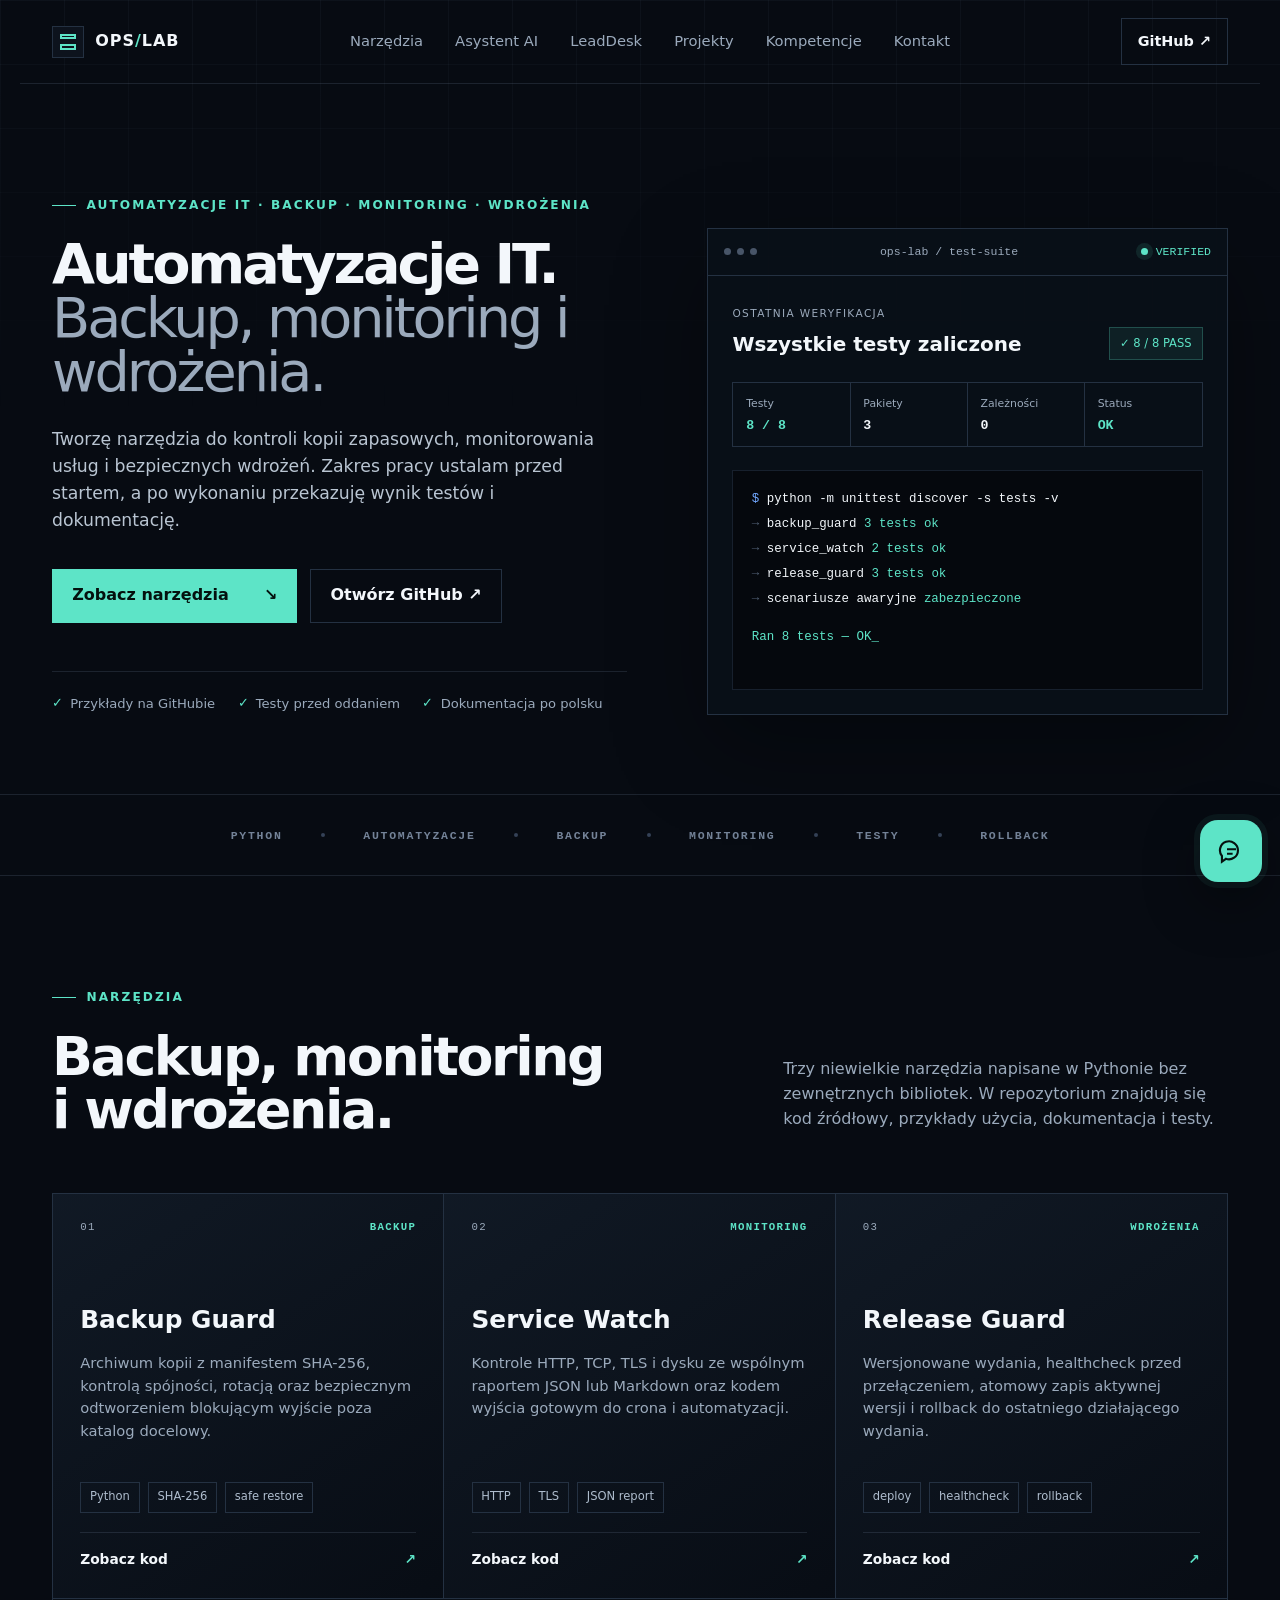
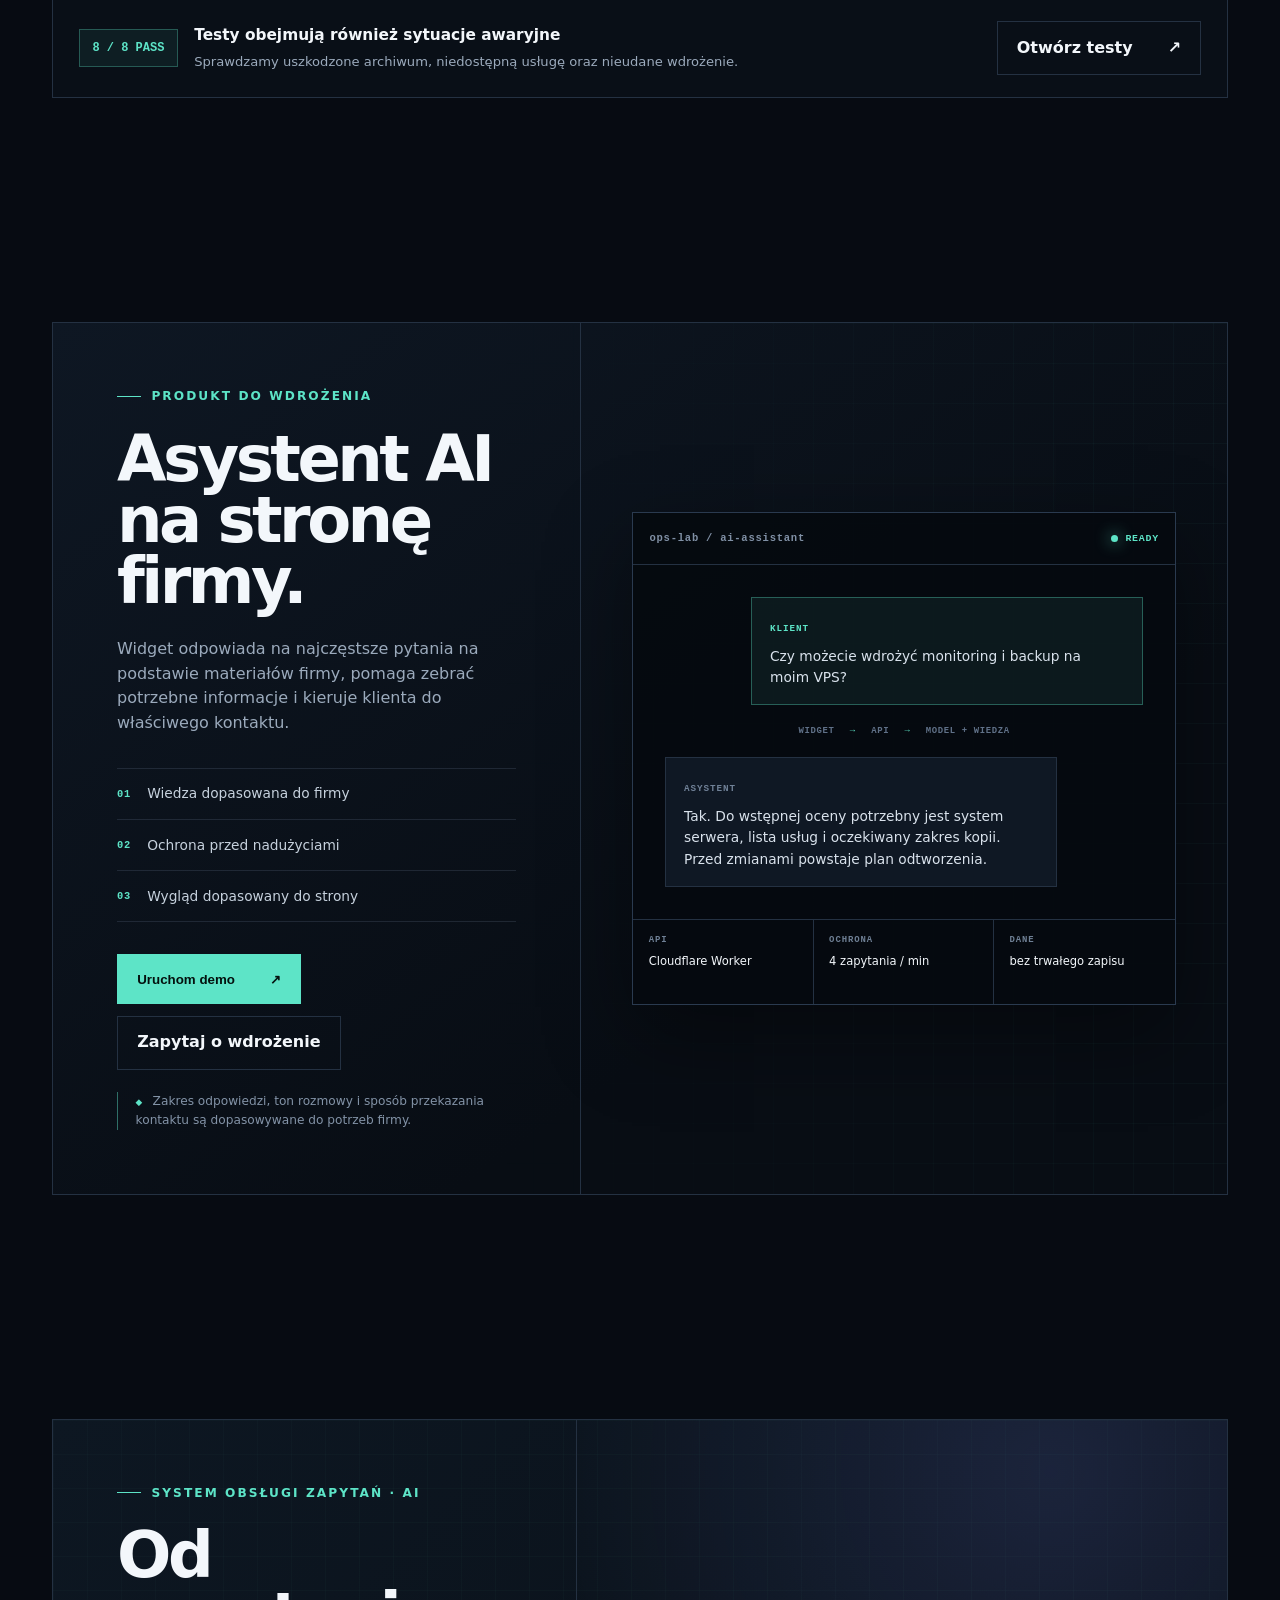
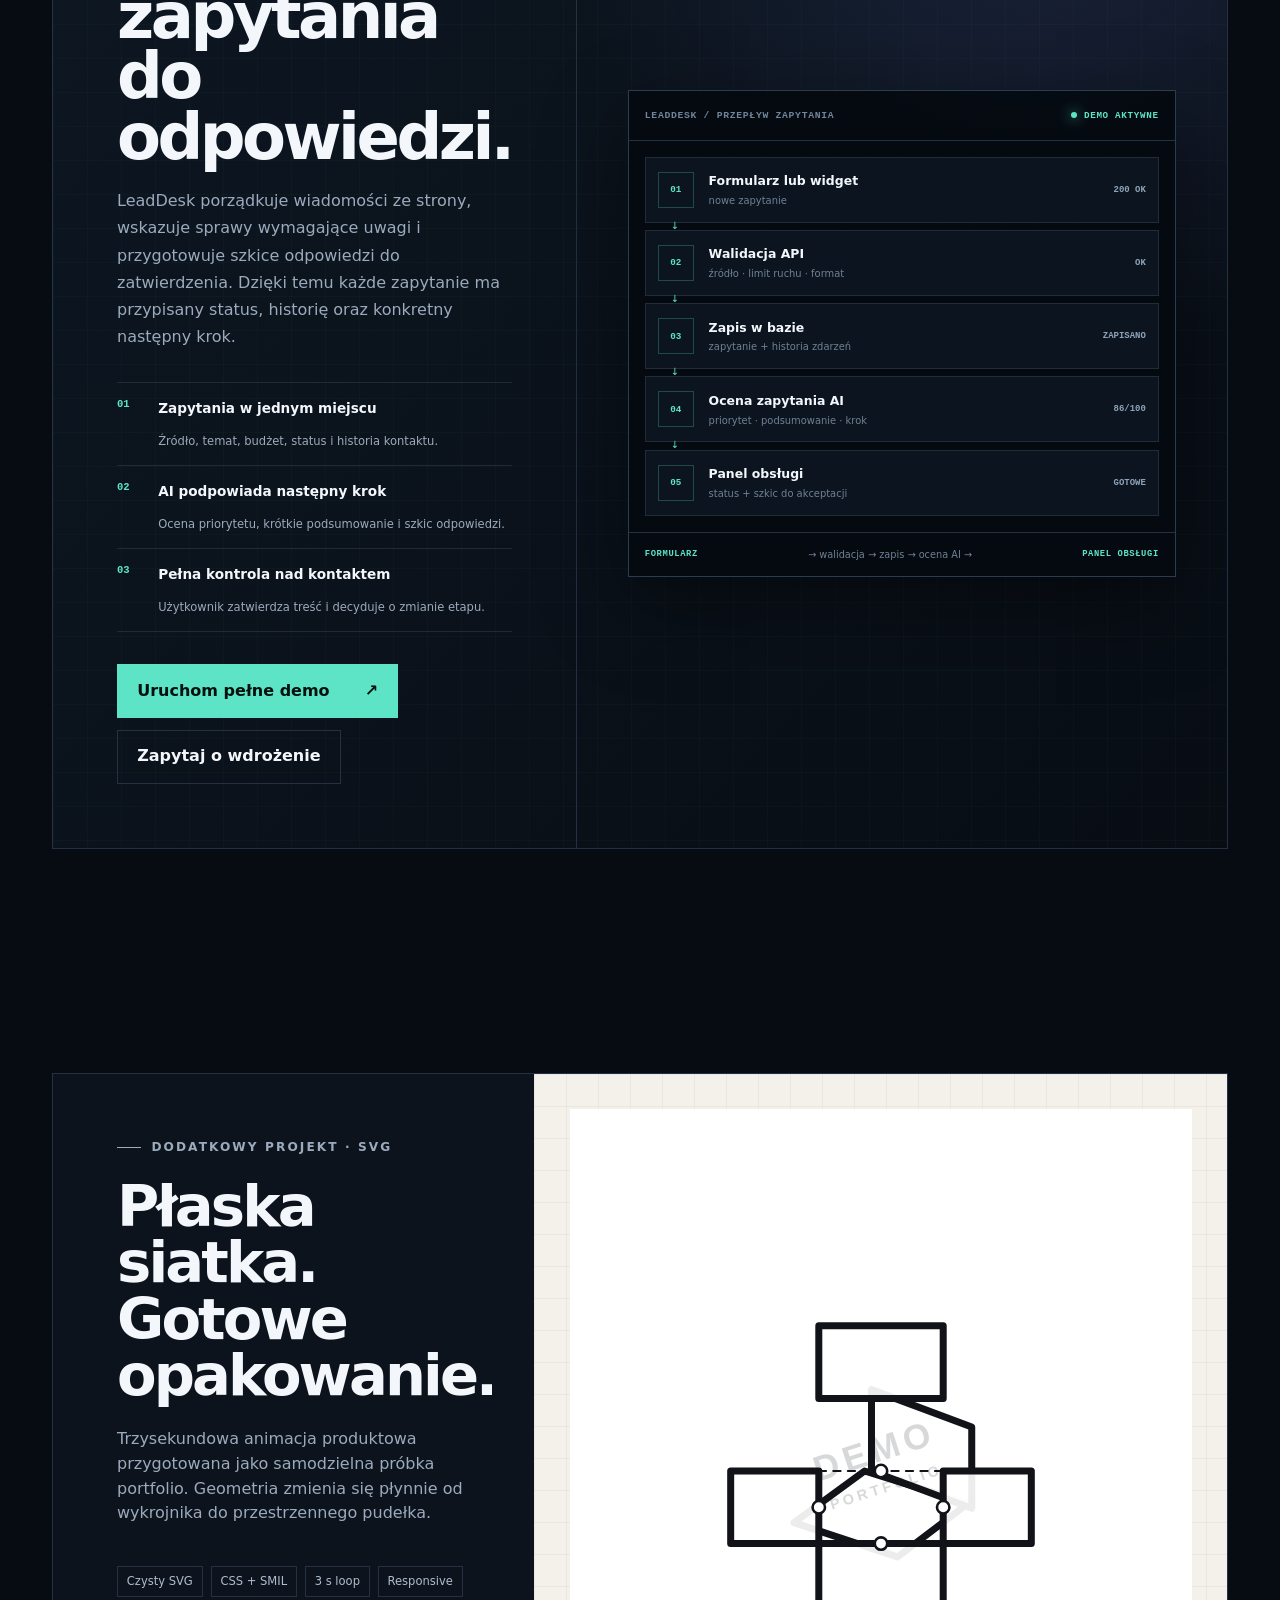
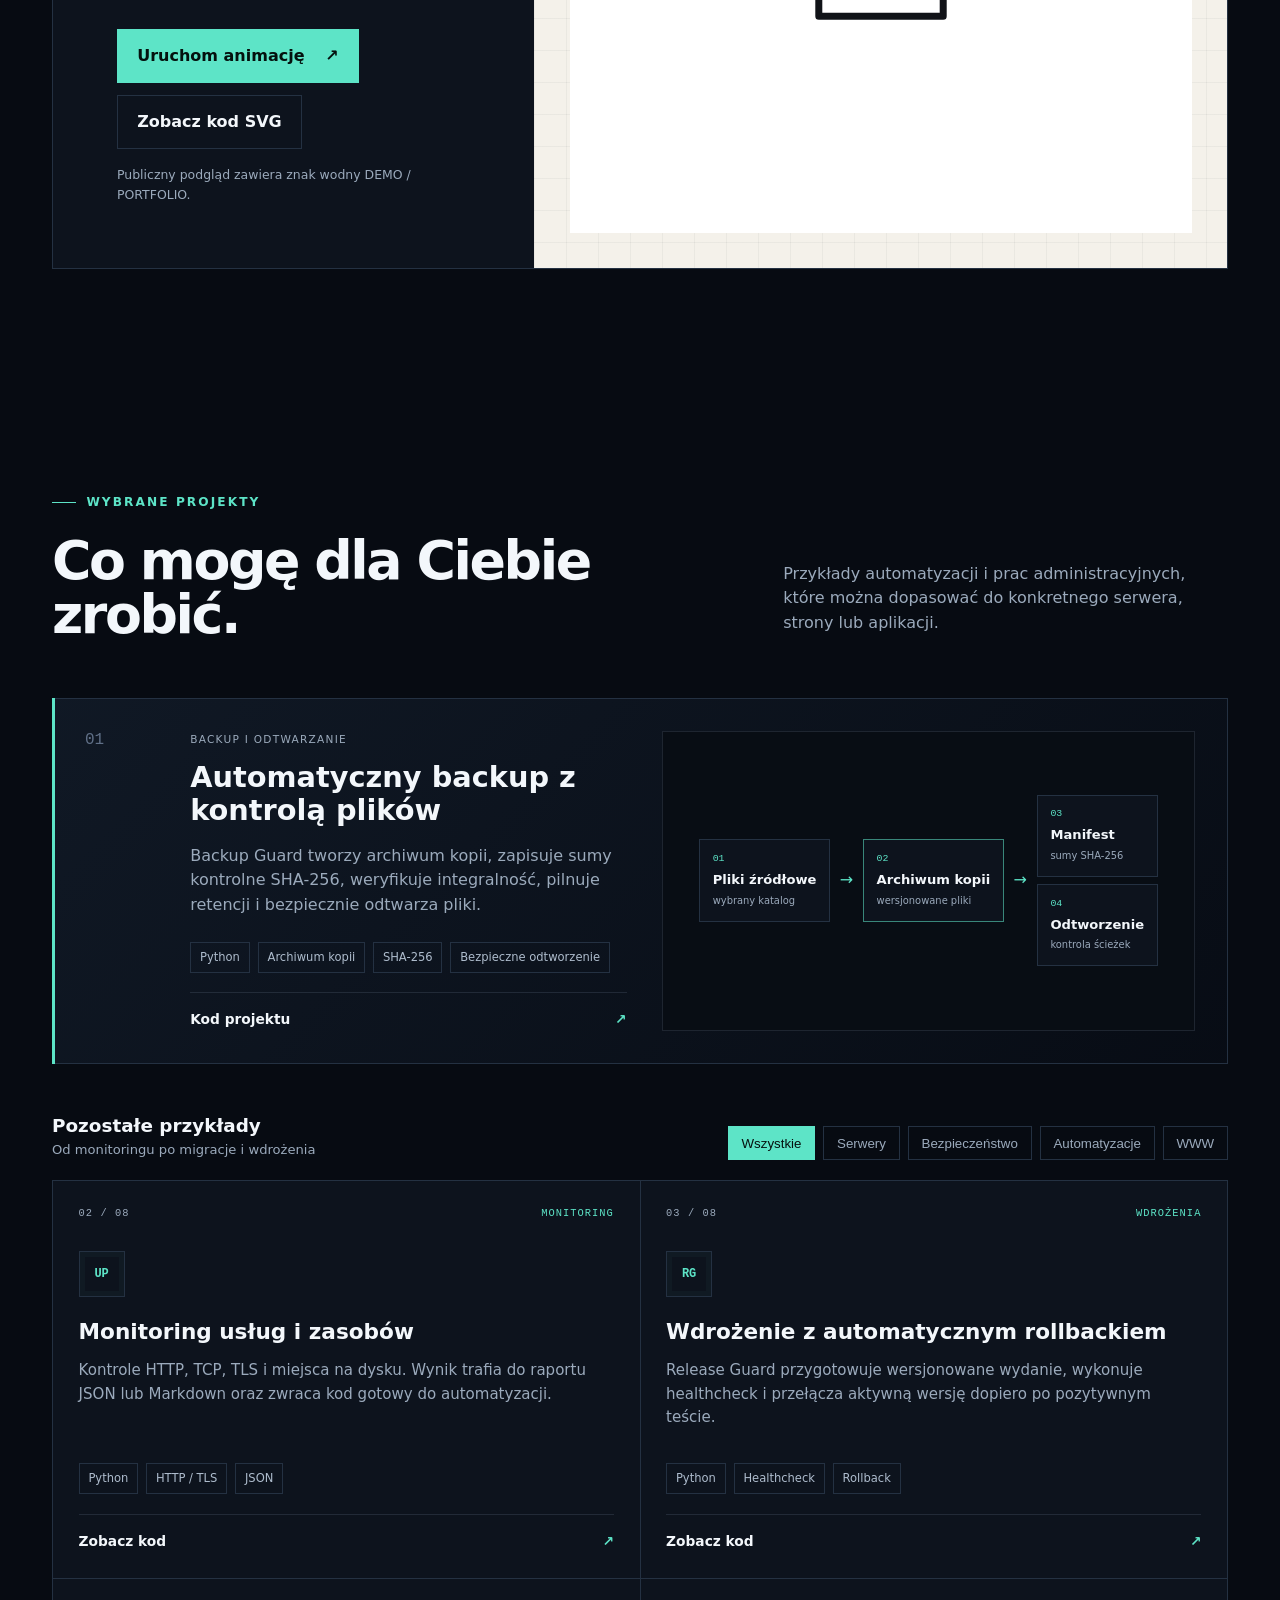
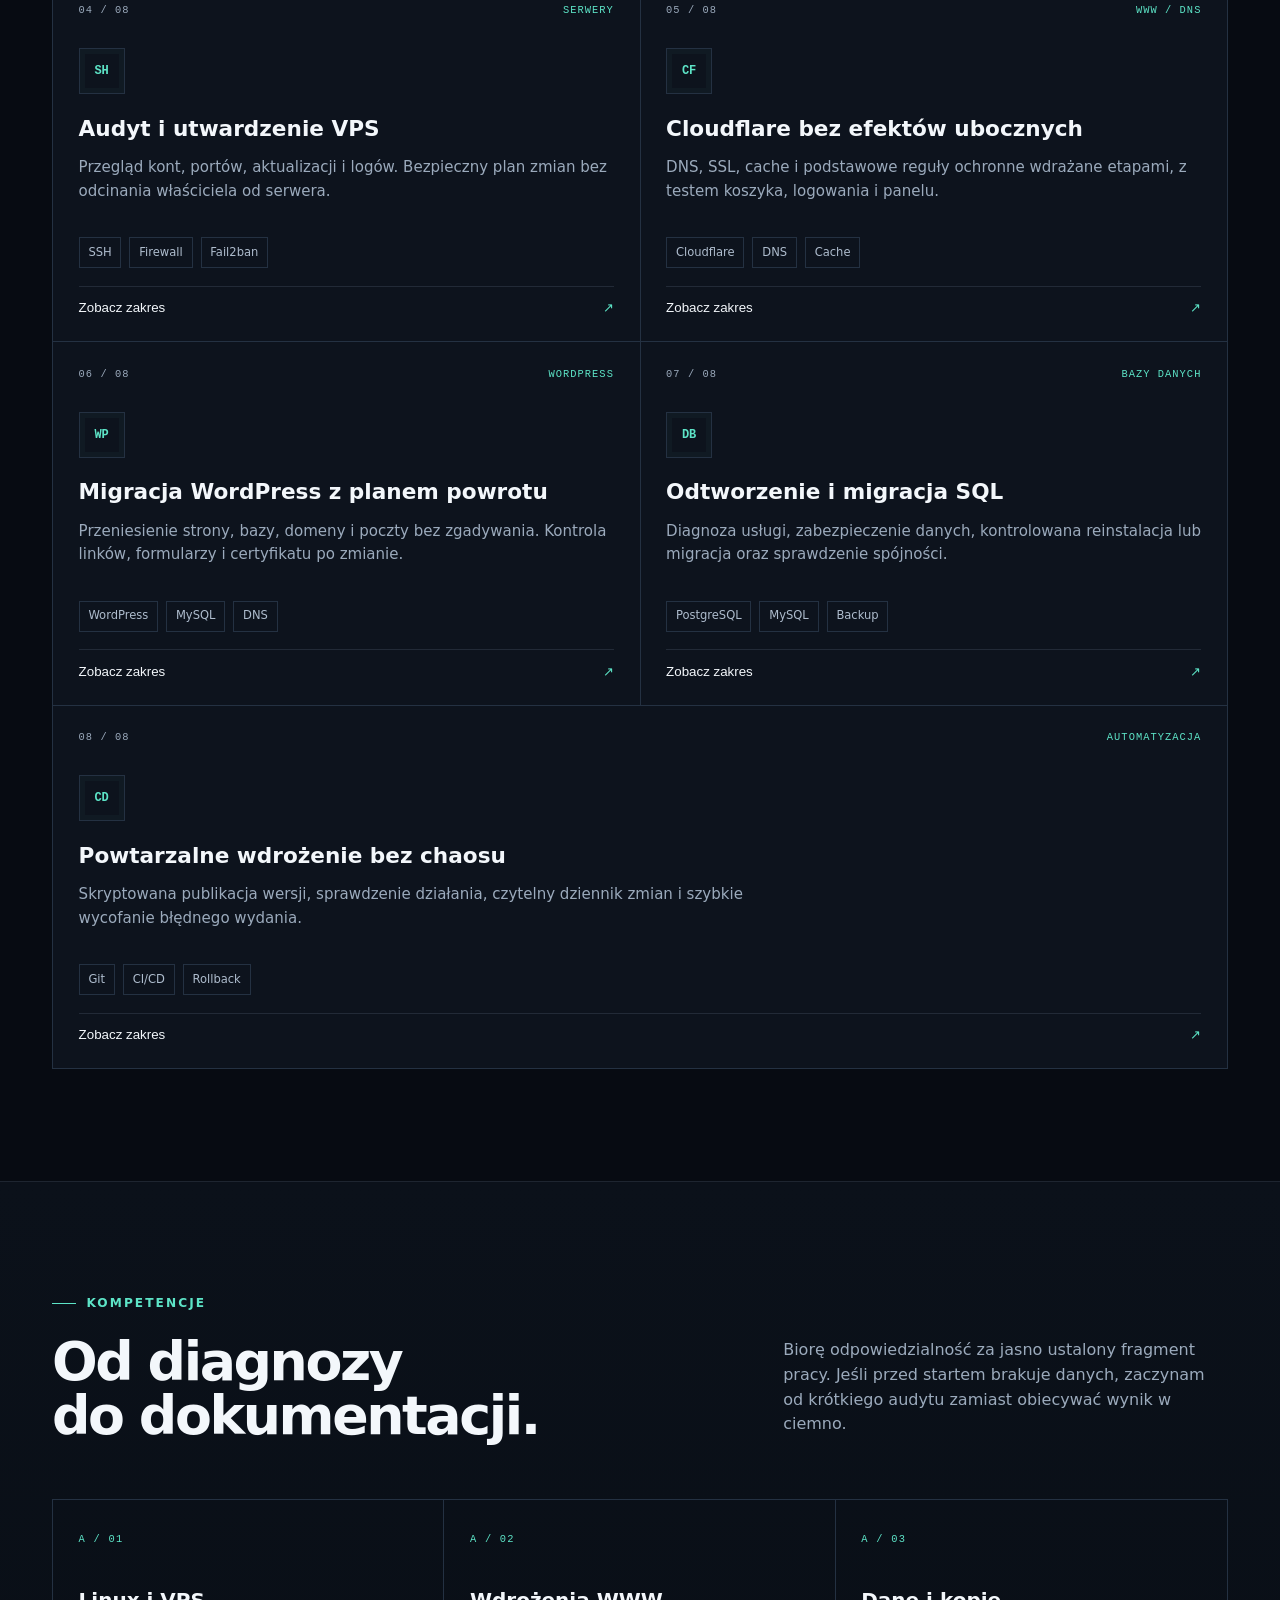
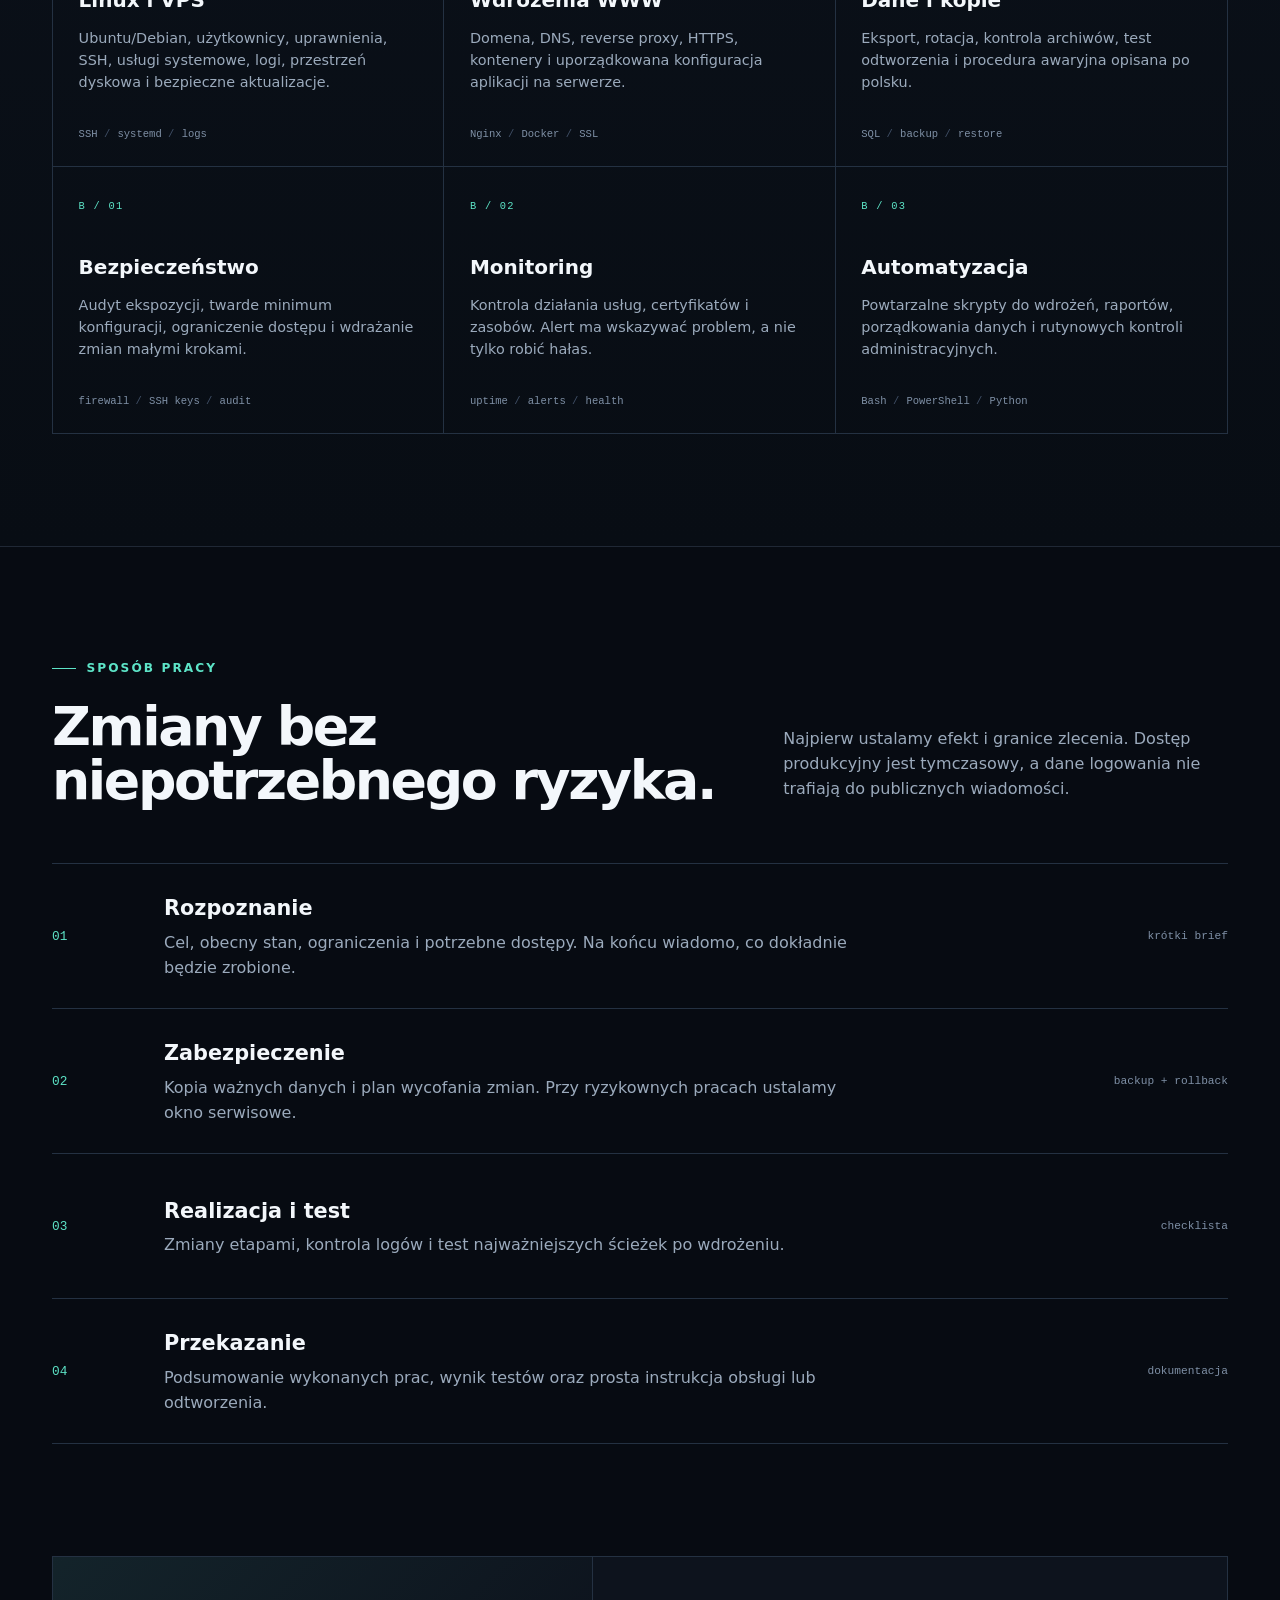
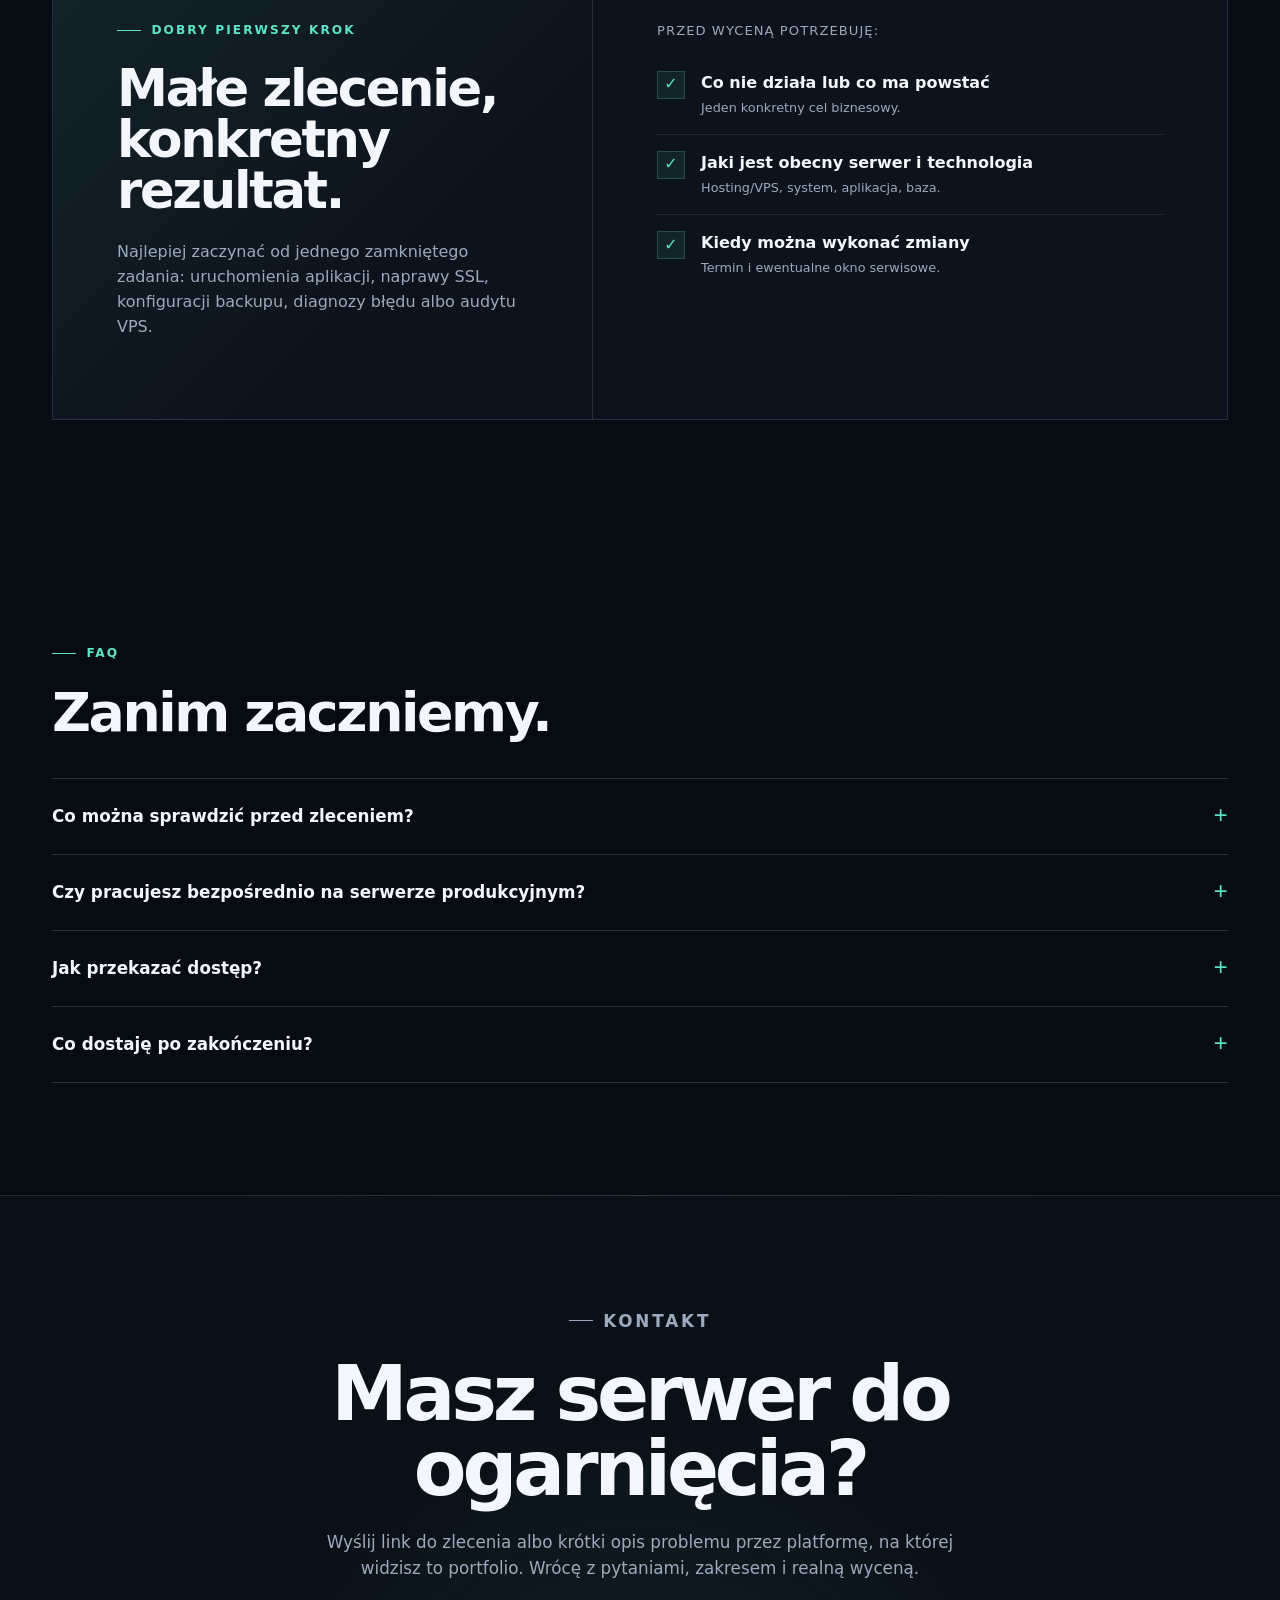
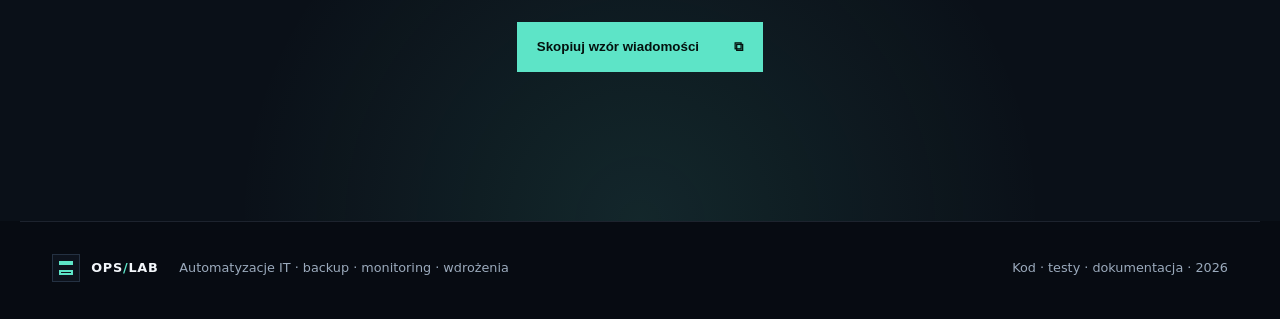
==== commit 67b24cf0: "Publish live AI assistant and clearer demo data" ====
--- a/docs/index.html
+++ b/docs/index.html
@@ -14,7 +14,7 @@
   <meta property="og:description" content="Publiczny kod, dokumentacja i testy. Automatyzacje IT oraz asystent AI, które można sprawdzić przed zleceniem.">
   <meta property="og:url" content="https://an0th3r.github.io/ops-lab-portfolio/">
   <link rel="icon" type="image/svg+xml" href="data:image/svg+xml,%3Csvg xmlns='http://www.w3.org/2000/svg' viewBox='0 0 64 64'%3E%3Crect width='64' height='64' rx='14' fill='%23070b12'/%3E%3Cpath d='M18 20h28v9H18zm0 15h28v9H18z' fill='none' stroke='%235de4c7' stroke-width='4'/%3E%3Ccircle cx='24' cy='24.5' r='2' fill='%235de4c7'/%3E%3Ccircle cx='24' cy='39.5' r='2' fill='%235de4c7'/%3E%3C/svg%3E">
-  <link rel="stylesheet" href="styles.css?v=20260912-3">
+  <link rel="stylesheet" href="styles.css?v=20260912-4">
 </head>
 <body>
   <a class="skip-link" href="#realizacje">Przejdź do projektów</a>
@@ -126,23 +126,23 @@
         <div class="ai-product-copy">
           <p class="eyebrow"><span></span> PRODUKT DO WDROŻENIA</p>
           <h2 id="ai-title">Asystent AI<br>na stronę firmy.</h2>
-          <p>Widget odpowiada na pytania klientów na podstawie treści zaakceptowanych przez właściciela strony. Model działa za prywatnym API, więc klucz i baza wiedzy nie trafiają do przeglądarki.</p>
+          <p>Widget odpowiada na najczęstsze pytania na podstawie materiałów firmy, pomaga zebrać potrzebne informacje i kieruje klienta do właściwego kontaktu.</p>
           <ul class="ai-checks">
             <li><span>01</span> Wiedza dopasowana do firmy</li>
-            <li><span>02</span> Ograniczenie liczby zapytań</li>
-            <li><span>03</span> Bez zapisywania rozmów w bazie</li>
+            <li><span>02</span> Ochrona przed nadużyciami</li>
+            <li><span>03</span> Wygląd dopasowany do strony</li>
           </ul>
           <div class="ai-product-actions">
             <button class="button button-primary" type="button" data-open-ai-assistant>Uruchom demo <span aria-hidden="true">↗</span></button>
             <a class="button button-ghost" href="#kontakt">Zapytaj o wdrożenie</a>
           </div>
-          <p class="ai-code-note"><span aria-hidden="true">◆</span> Backend, prompt i baza wiedzy pozostają prywatne. Klient kupuje wdrożenie lub uzgodnioną licencję, nie publiczny kod źródłowy.</p>
+          <p class="ai-code-note"><span aria-hidden="true">◆</span> Zakres odpowiedzi, ton rozmowy i sposób przekazania kontaktu są dopasowywane do potrzeb firmy.</p>
         </div>
         <div class="ai-product-visual" aria-label="Schemat działania asystenta AI">
           <div class="ai-terminal-head"><span>ops-lab / ai-assistant</span><strong><i></i> READY</strong></div>
           <div class="ai-conversation">
             <div class="ai-message ai-message-user"><small>KLIENT</small><p>Czy możecie wdrożyć monitoring i backup na moim VPS?</p></div>
-            <div class="ai-route" aria-hidden="true"><span>WIDGET</span><i>→</i><span>PRYWATNE API</span><i>→</i><span>MODEL + WIEDZA</span></div>
+            <div class="ai-route" aria-hidden="true"><span>WIDGET</span><i>→</i><span>API</span><i>→</i><span>MODEL + WIEDZA</span></div>
             <div class="ai-message ai-message-bot"><small>ASYSTENT</small><p>Tak. Do wstępnej oceny potrzebny jest system serwera, lista usług i oczekiwany zakres kopii. Przed zmianami powstaje plan odtworzenia.</p></div>
           </div>
           <dl class="ai-metrics"><div><dt>API</dt><dd>Cloudflare Worker</dd></div><div><dt>OCHRONA</dt><dd>4 zapytania / min</dd></div><div><dt>DANE</dt><dd>bez trwałego zapisu</dd></div></dl>
@@ -153,13 +153,13 @@
     <section class="section leaddesk-section" id="leaddesk" aria-labelledby="leaddesk-title">
       <div class="leaddesk-showcase">
         <div class="leaddesk-copy">
-          <p class="eyebrow"><span></span> INTERAKTYWNY PRODUKT · AI + MINI CRM</p>
-          <h2 id="leaddesk-title">Lead wpada.<br>System robi porządek.</h2>
-          <p>LeadDesk zbiera zapytania, pokazuje ich drogę przez backend, ocenia priorytet i przygotowuje szkic odpowiedzi do zatwierdzenia. Publiczne demo działa bez prawdziwych danych i bez dostępu do prywatnego kodu serwera.</p>
+          <p class="eyebrow"><span></span> SYSTEM OBSŁUGI ZAPYTAŃ · AI</p>
+          <h2 id="leaddesk-title">Od zapytania<br>do odpowiedzi.</h2>
+          <p>LeadDesk porządkuje wiadomości ze strony, wskazuje sprawy wymagające uwagi i przygotowuje szkice odpowiedzi do zatwierdzenia. Dzięki temu każde zapytanie ma przypisany status, historię oraz konkretny następny krok.</p>
           <ul class="leaddesk-points">
-            <li><span>01</span><strong>Lejek i baza leadów</strong><small>Statusy, filtry, historia i następny krok.</small></li>
-            <li><span>02</span><strong>Ocena oraz szkice AI</strong><small>AI pomaga, ale niczego nie wysyła samodzielnie.</small></li>
-            <li><span>03</span><strong>Backend pozostaje prywatny</strong><small>Baza, logowanie, prompty i zabezpieczenia nie są publikowane.</small></li>
+            <li><span>01</span><strong>Zapytania w jednym miejscu</strong><small>Źródło, temat, budżet, status i historia kontaktu.</small></li>
+            <li><span>02</span><strong>AI podpowiada następny krok</strong><small>Ocena priorytetu, krótkie podsumowanie i szkic odpowiedzi.</small></li>
+            <li><span>03</span><strong>Pełna kontrola nad kontaktem</strong><small>Użytkownik zatwierdza treść i decyduje o zmianie etapu.</small></li>
           </ul>
           <div class="ai-product-actions">
             <a class="button button-primary" href="leaddesk/">Uruchom pełne demo <span aria-hidden="true">↗</span></a>
@@ -167,15 +167,15 @@
           </div>
         </div>
         <div class="leaddesk-visual" aria-label="Przepływ zapytania przez LeadDesk AI">
-          <header><span>LEADDESK / EVENT STREAM</span><strong><i></i> DEMO READY</strong></header>
+          <header><span>LEADDESK / PRZEPŁYW ZAPYTANIA</span><strong><i></i> DEMO AKTYWNE</strong></header>
           <ol>
             <li><b>01</b><span><strong>Formularz lub widget</strong><small>nowe zapytanie</small></span><em>200 OK</em></li>
-            <li><b>02</b><span><strong>Walidacja API</strong><small>origin · limit ruchu · format</small></span><em>PASS</em></li>
-            <li><b>03</b><span><strong>Prywatna baza D1</strong><small>lead + historia zdarzeń</small></span><em>STORED</em></li>
+            <li><b>02</b><span><strong>Walidacja API</strong><small>źródło · limit ruchu · format</small></span><em>OK</em></li>
+            <li><b>03</b><span><strong>Zapis w bazie</strong><small>zapytanie + historia zdarzeń</small></span><em>ZAPISANO</em></li>
             <li><b>04</b><span><strong>Ocena zapytania AI</strong><small>priorytet · podsumowanie · krok</small></span><em>86/100</em></li>
-            <li><b>05</b><span><strong>Panel sprzedaży</strong><small>pipeline + szkic do akceptacji</small></span><em>READY</em></li>
+            <li><b>05</b><span><strong>Panel obsługi</strong><small>status + szkic do akceptacji</small></span><em>GOTOWE</em></li>
           </ol>
-          <footer><span>PUBLICZNIE</span> interfejs demonstracyjny <i>·</i> <span>PRYWATNIE</span> backend i logika produktu</footer>
+          <footer><span>FORMULARZ</span> → walidacja → zapis → ocena AI → <span>PANEL OBSŁUGI</span></footer>
         </div>
       </div>
     </section>
@@ -373,6 +373,6 @@
 
   <footer><div><a class="brand" href="#top"><span class="brand-mark" aria-hidden="true"><i></i><i></i></span><span>OPS<span>/</span>LAB</span></a><p>Automatyzacje IT · backup · monitoring · wdrożenia</p></div><p>Kod · testy · dokumentacja · 2026</p></footer>
   <script src="script.js?v=20260912-3"></script>
-  <script src="ai-assistant-widget.min.js?v=20260912-1" data-brand="OPS/LAB" data-accent="#5de4c7" defer></script>
+  <script src="ai-assistant-widget.min.js?v=20260912-1" data-endpoint="https://ops-lab-ai-assistant.ops-lab-ai-assistant.workers.dev/api/chat" data-brand="OPS/LAB" data-accent="#5de4c7" defer></script>
 </body>
 </html>
